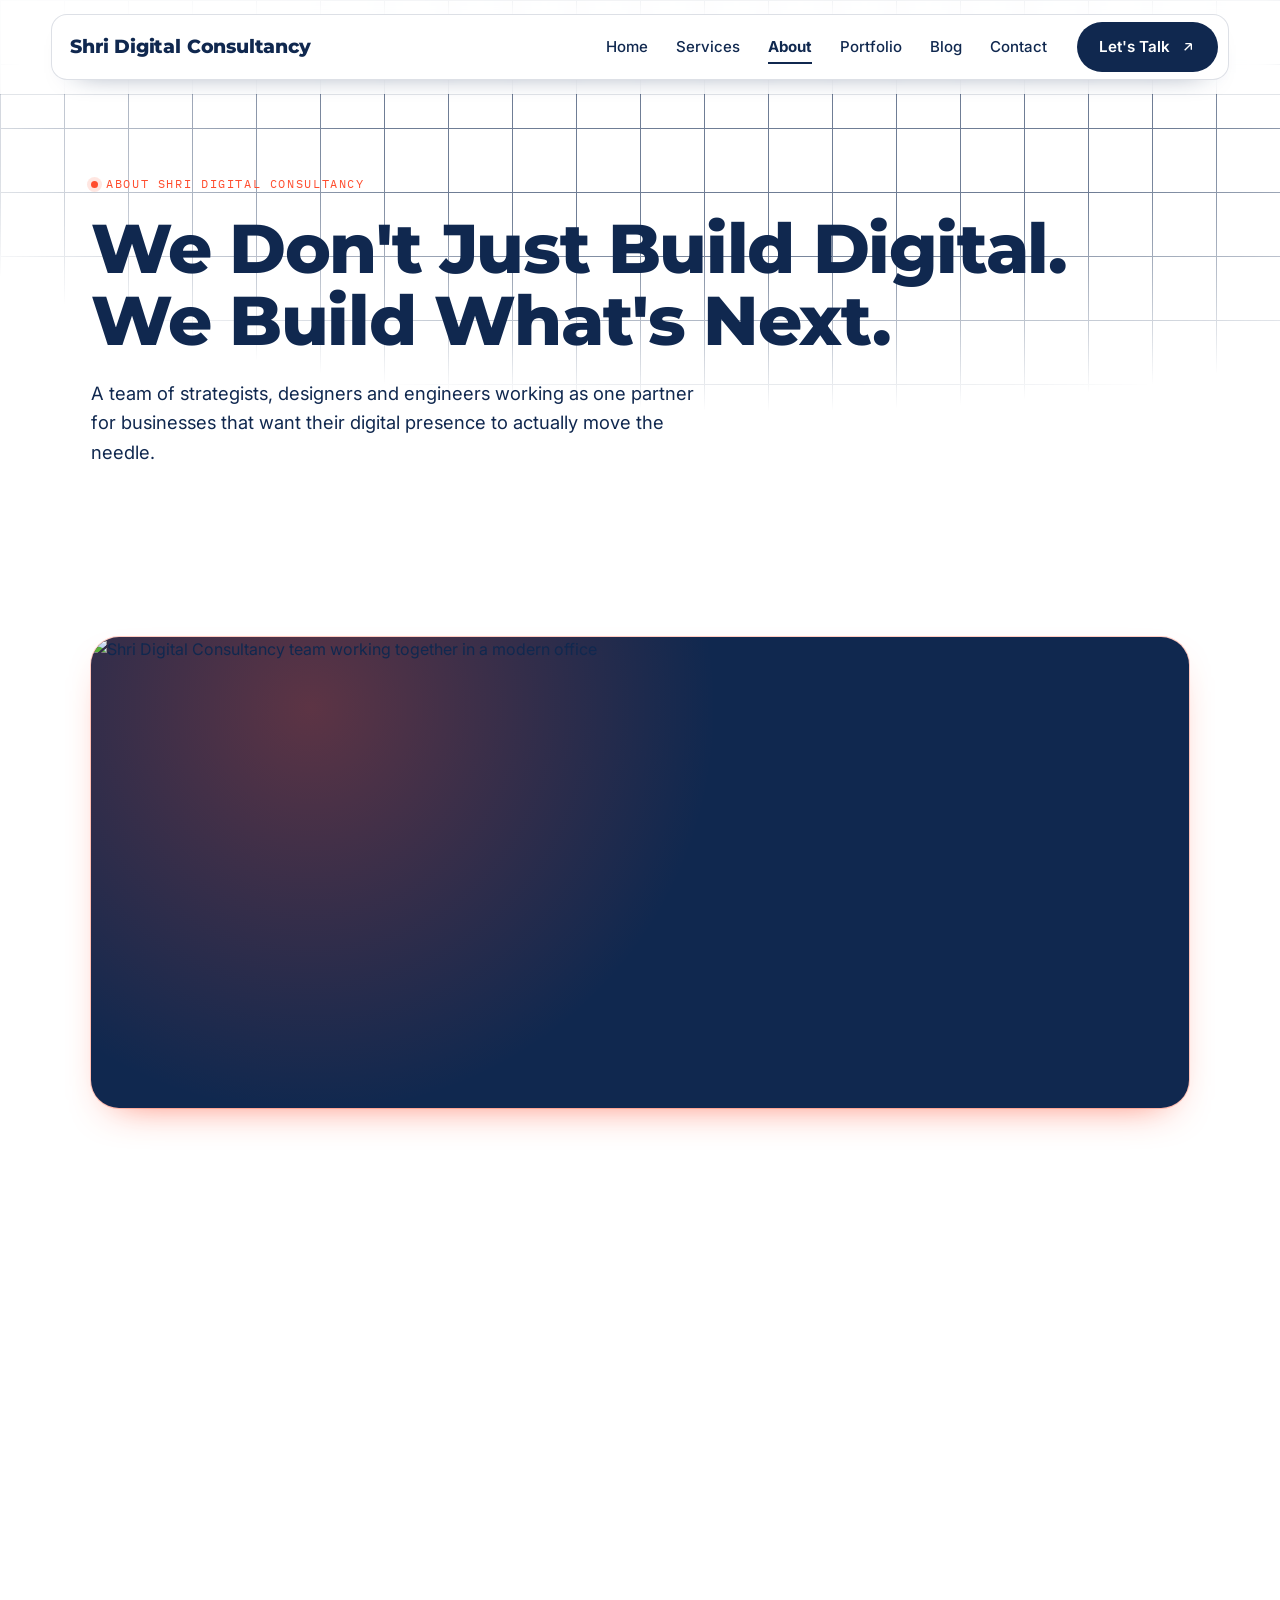
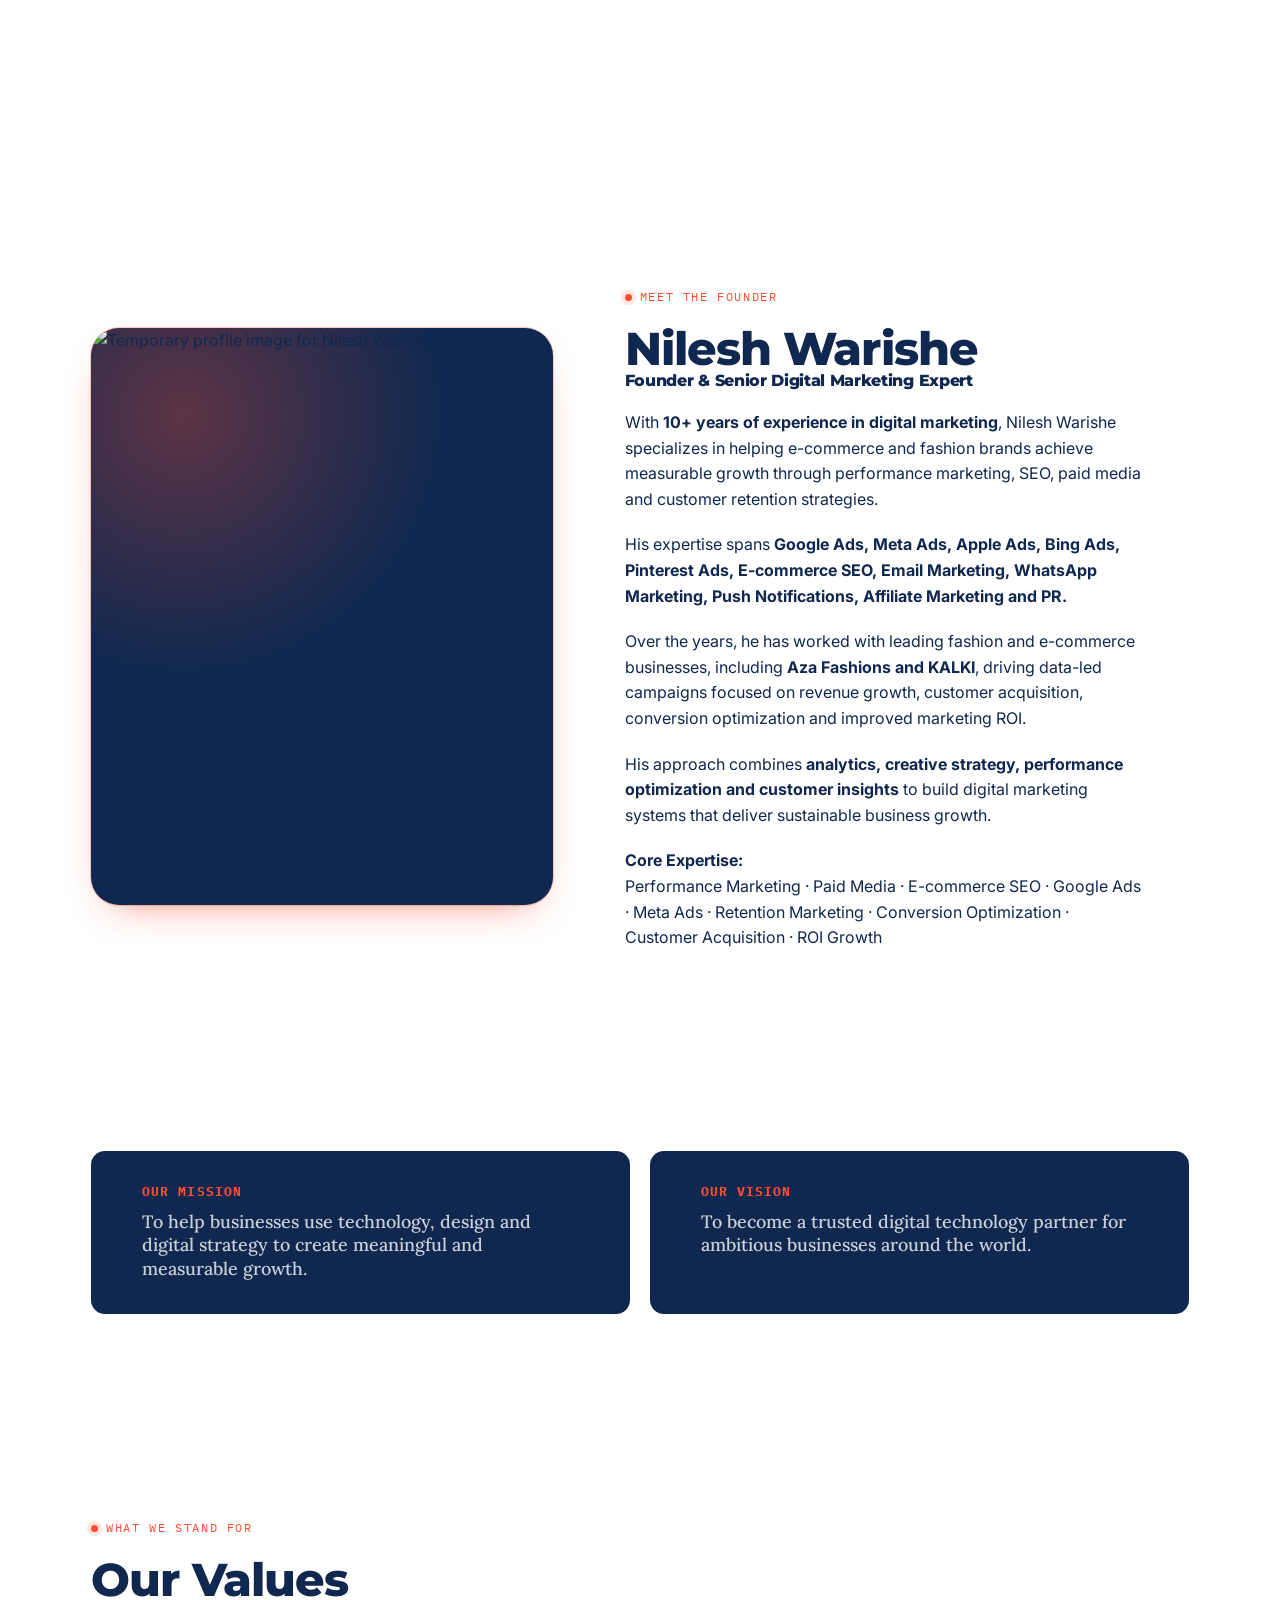
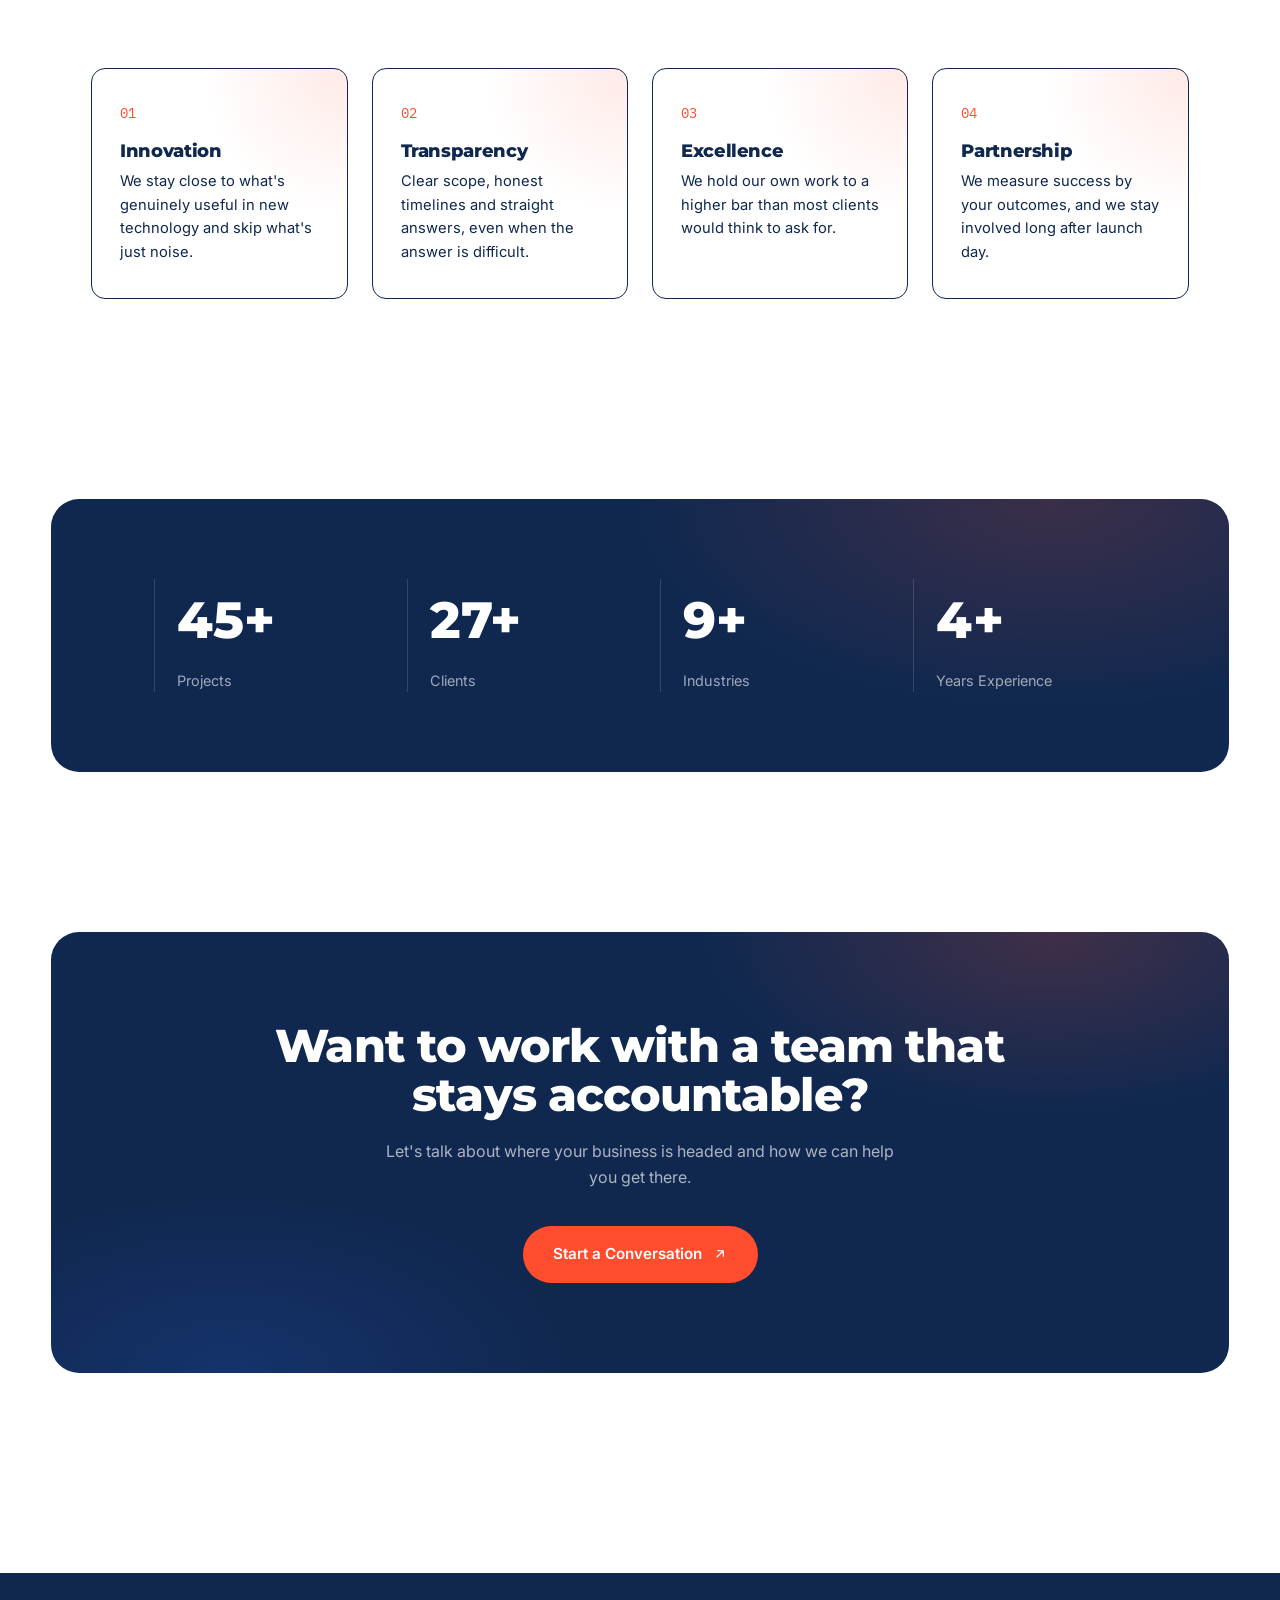
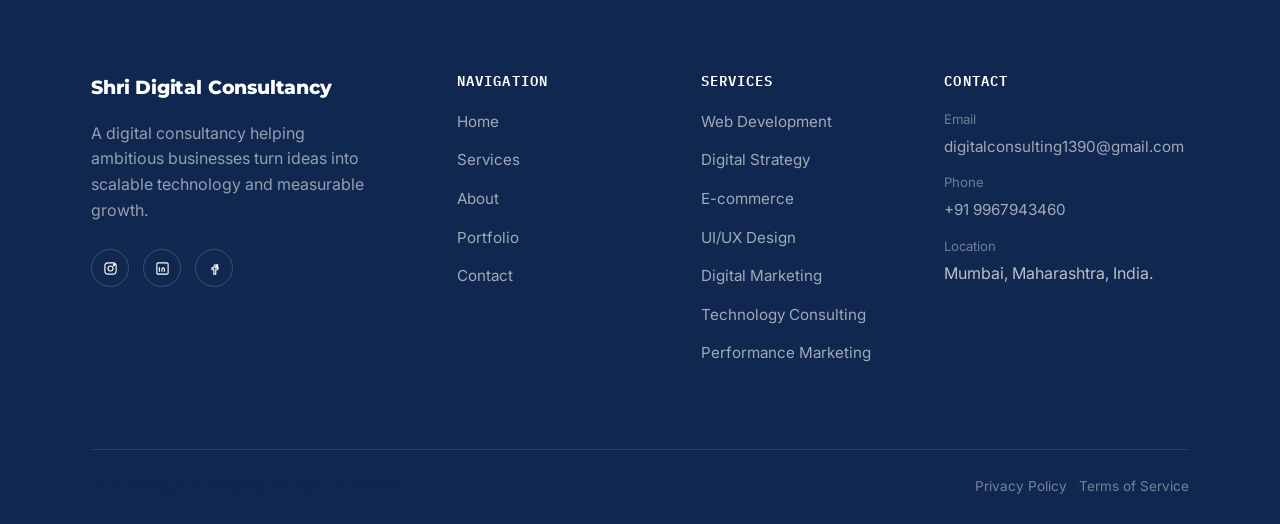
==== about.html @ 4cebaf09 "Update LinkedIn link in about.html" ====
<!DOCTYPE html>
<html lang="en">
<head>
<meta charset="UTF-8">
<meta name="viewport" content="width=device-width, initial-scale=1.0">
<title>About Us  Shri Digital Consultancy Digital Consultancy</title>
<meta name="description" content="Learn about Shri Digital Consultancy  our story, mission, vision, values and the team behind our digital consultancy work.">
<meta property="og:title" content="About Us  Shri Digital Consultancy Digital Consultancy">
<meta property="og:description" content="We don't just build digital. We build what's next.">
<meta property="og:type" content="website">
<link rel="preconnect" href="https://fonts.googleapis.com">
<link rel="preconnect" href="https://fonts.gstatic.com" crossorigin>
<link href="https://fonts.googleapis.com/css2?family=IBM+Plex+Mono:wght@500;600&family=Inter:wght@400;500;600;700&family=Lora:ital,wght@0,500;0,600;1,500;1,600&family=Montserrat:wght@500;600;700;800&display=swap" rel="stylesheet">
<link rel="stylesheet" href="style.css">
<script src="script.js" defer></script>
</head>
<body>

<header class="site-header">
  <div class="container header-inner">
    <a href="index.html" class="logo">Shri Digital Consultancy</a>
    <nav class="nav-desktop" aria-label="Primary">
      <ul class="nav-links">
        <li><a href="index.html">Home</a></li>
        <li><a href="services.html">Services</a><div class="services-menu"><a href="services.html#digital-strategy">Digital Strategy</a><a href="services.html#web-development">Web Development</a><a href="services.html#ecommerce-development">E-commerce Development</a><a href="services.html#ui-ux-design">UI/UX Design</a><a href="services.html#digital-marketing">Digital Marketing</a><a href="services.html#technology-consulting">Technology Consulting</a><a href="services.html#performance-marketing">Performance Marketing</a></div></li>
        <li><a href="about.html">About</a></li>
        <li><a href="portfolio.html">Portfolio</a></li>
        <li><a href="blog.html">Blog</a></li>
        <li><a href="contact.html">Contact</a></li>
      </ul>
      <div class="nav-cta">
        <a href="contact.html" class="btn btn-primary">Let's Talk
          <svg viewBox="0 0 24 24" fill="none" stroke="currentColor" stroke-width="2"><path d="M7 17L17 7M17 7H8M17 7v9"/></svg>
        </a>
      </div>
    </nav>
    <button class="hamburger" aria-label="Toggle menu" aria-expanded="false"><span></span><span></span><span></span></button>
  </div>
</header>

<nav class="mobile-nav" aria-label="Mobile">
  <a href="index.html"><span>01</span>Home</a>
  <a href="services.html"><span>02</span>Services</a>
  <a class="mobile-service-link" href="services.html#digital-strategy">Digital Strategy</a><a class="mobile-service-link" href="services.html#web-development">Web Development</a><a class="mobile-service-link" href="services.html#ecommerce-development">E-commerce Development</a><a class="mobile-service-link" href="services.html#ui-ux-design">UI/UX Design</a><a class="mobile-service-link" href="services.html#digital-marketing">Digital Marketing</a><a class="mobile-service-link" href="services.html#technology-consulting">Technology Consulting</a><a class="mobile-service-link" href="services.html#performance-marketing">Performance Marketing</a>
  <a href="about.html"><span>03</span>About</a>
  <a href="portfolio.html"><span>04</span>Portfolio</a>
  <a href="blog.html"><span>05</span>Blog</a>
  <a href="contact.html"><span>06</span>Contact</a>
  <a href="contact.html" class="btn btn-accent">Let's Talk</a>
</nav>

<main id="main">

  <section class="hero hero-simple">
    <div class="hero-grid-bg" aria-hidden="true"></div>
    <div class="container">
      <div class="eyebrow">About Shri Digital Consultancy</div>
      <h1>We Don't Just Build Digital.<br>We Build What's Next.</h1>
      <p class="lede">A team of strategists, designers and engineers working as one partner  for businesses that want their digital presence to actually move the needle.</p>
    </div>
  </section>

  <section class="section-tight">
    <div class="container">
      <div class="intro-media reveal" style="aspect-ratio:21/9;">
        <img src="https://images.unsplash.com/photo-1600880292203-757bb62b4baf?auto=format&fit=crop&w=1600&q=80" alt="Shri Digital Consultancy team working together in a modern office" loading="lazy">
      </div>
    </div>
  </section>

  <!-- ============ OUR STORY ============ -->
  <section class="section">
    <div class="container story-split">
      <div class="story-col reveal">
        <h4>Our Story</h4>
        <h2>Started by people tired of disconnected agencies.</h2>
      </div>
      <div class="story-col reveal">
        <p>Shri Digital Consultancy was founded on a simple observation: most businesses were being handed off between a strategy firm, a design studio, a development shop and a marketing agency  each with their own priorities, timelines and definitions of success.</p>
        <p>We built Shri Digital Consultancy to close those gaps. One team, one roadmap, one measure of success: whether the work actually moves the business forward.</p>
        <p>Today we work with founders, operators and marketing leaders who need a partner that can move from a whiteboard conversation to a shipped product without losing context along the way  and who stays accountable to the numbers after launch, not just the deadline.</p>
      </div>
    </div>
  </section>

  <!-- ============ LEAD EXPERT ============ -->
  <section class="section">
    <div class="container intro-split">
      <div class="intro-media reveal reveal-from-left">
        <!-- Replace this temporary image with Nilesh's profile photo. -->
        <img src="https://images.unsplash.com/photo-1560250097-0b93528c311a?auto=format&fit=crop&w=900&q=80" alt="Temporary profile image for Nilesh Warishe" loading="lazy">
      </div>
      <div class="intro-content reveal reveal-from-right">
        <div class="eyebrow">MEET THE FOUNDER</div>
        <h2>Nilesh Warishe</h2>
        <h4>Founder &amp; Senior Digital Marketing Expert</h4>
        <p>With <strong>10+ years of experience in digital marketing</strong>, Nilesh Warishe specializes in helping e-commerce and fashion brands achieve measurable growth through performance marketing, SEO, paid media and customer retention strategies.</p>
        <p>His expertise spans <strong>Google Ads, Meta Ads, Apple Ads, Bing Ads, Pinterest Ads, E-commerce SEO, Email Marketing, WhatsApp Marketing, Push Notifications, Affiliate Marketing and PR.</strong></p>
        <p>Over the years, he has worked with leading fashion and e-commerce businesses, including <strong>Aza Fashions and KALKI</strong>, driving data-led campaigns focused on revenue growth, customer acquisition, conversion optimization and improved marketing ROI.</p>
        <p>His approach combines <strong>analytics, creative strategy, performance optimization and customer insights</strong> to build digital marketing systems that deliver sustainable business growth.</p>
        <p><strong>Core Expertise:</strong><br>Performance Marketing · Paid Media · E-commerce SEO · Google Ads · Meta Ads · Retention Marketing · Conversion Optimization · Customer Acquisition · ROI Growth</p>
      </div>
    </div>
  </section>

  <!-- ============ MISSION / VISION ============ -->
  <section class="section-tight">
    <div class="container mv-grid">
      <div class="mv-block mission reveal reveal-from-left">
        <h4>Our Mission</h4>
        <p>To help businesses use technology, design and digital strategy to create meaningful and measurable growth.</p>
      </div>
      <div class="mv-block vision reveal reveal-from-right">
        <h4>Our Vision</h4>
        <p>To become a trusted digital technology partner for ambitious businesses around the world.</p>
      </div>
    </div>
  </section>

  <!-- ============ VALUES ============ -->
  <section class="section">
    <div class="container">
      <div class="section-head reveal">
        <div>
          <div class="eyebrow">What We Stand For</div>
          <h2>Our Values</h2>
        </div>
      </div>
      <div class="values-grid reveal-stagger">
        <div class="value-card">
          <span class="idx">01</span>
          <h3>Innovation</h3>
          <p>We stay close to what's genuinely useful in new technology  and skip what's just noise.</p>
        </div>
        <div class="value-card">
          <span class="idx">02</span>
          <h3>Transparency</h3>
          <p>Clear scope, honest timelines and straight answers, even when the answer is difficult.</p>
        </div>
        <div class="value-card">
          <span class="idx">03</span>
          <h3>Excellence</h3>
          <p>We hold our own work to a higher bar than most clients would think to ask for.</p>
        </div>
        <div class="value-card">
          <span class="idx">04</span>
          <h3>Partnership</h3>
          <p>We measure success by your outcomes, and we stay involved long after launch day.</p>
        </div>
      </div>
    </div>
  </section>

  <!-- ============ ABOUT STATISTICS ============ -->
  <section class="section-tight">
    <div class="stats-section reveal">
      <div class="container">
        <div class="stats-grid">
          <div class="stat-item">
            <div class="stat-number"><span data-counter="50" data-suffix="+">0</span></div>
            <p class="stat-label">Projects</p>
          </div>
          <div class="stat-item">
            <div class="stat-number"><span data-counter="30" data-suffix="+">0</span></div>
            <p class="stat-label">Clients</p>
          </div>
          <div class="stat-item">
            <div class="stat-number"><span data-counter="10" data-suffix="+">0</span></div>
            <p class="stat-label">Industries</p>
          </div>
          <div class="stat-item">
            <div class="stat-number"><span data-counter="5" data-suffix="+">0</span></div>
            <p class="stat-label">Years Experience</p>
          </div>
        </div>
      </div>
    </div>
  </section>

  <section class="section-tight">
    <div class="cta-banner reveal">
      <div class="container">
        <h2>Want to work with a team that stays accountable?</h2>
        <p>Let's talk about where your business is headed and how we can help you get there.</p>
        <a href="contact.html" class="btn btn-accent">Start a Conversation
          <svg viewBox="0 0 24 24" fill="none" stroke="currentColor" stroke-width="2"><path d="M7 17L17 7M17 7H8M17 7v9"/></svg>
        </a>
      </div>
    </div>
  </section>

</main>

<footer class="site-footer">
  <div class="container">
    <div class="footer-top">
      <div class="footer-brand">
        <a href="index.html" class="logo">Shri Digital Consultancy</a>
        <p>A digital consultancy helping ambitious businesses turn ideas into scalable technology and measurable growth.</p>
        <div class="footer-social">
          <a href="#" aria-label="Instagram"><svg viewBox="0 0 24 24" fill="none" stroke="currentColor" stroke-width="1.8"><rect x="3" y="3" width="18" height="18" rx="5"/><circle cx="12" cy="12" r="4"/><circle cx="17.5" cy="6.5" r="1"/></svg></a>
          <a href="https://www.linkedin.com/in/nilesh-warishe-a47a0327/" aria-label="LinkedIn"><svg viewBox="0 0 24 24" fill="none" stroke="currentColor" stroke-width="1.8"><rect x="3" y="3" width="18" height="18" rx="2"/><path d="M7 10v7M7 7v.01M11 17v-4a2 2 0 014 0v4M11 13v4"/></svg></a>
          <a href="#" aria-label="Facebook"><svg viewBox="0 0 24 24" fill="none" stroke="currentColor" stroke-width="1.8"><path d="M14 9h3V6h-3a3 3 0 00-3 3v2H8v3h3v7h3v-7h3l1-3h-4V9a1 1 0 011-1z"/></svg></a>
        </div>
      </div>
      <div class="footer-col">
        <h4>Navigation</h4>
        <ul>
          <li><a href="index.html">Home</a></li>
          <li><a href="services.html">Services</a></li>
          <li><a href="about.html">About</a></li>
          <li><a href="portfolio.html">Portfolio</a></li>
          <li><a href="contact.html">Contact</a></li>
        </ul>
      </div>
      <div class="footer-col">
        <h4>Services</h4>
        <ul>
          <li><a href="services.html">Web Development</a></li>
          <li><a href="services.html">Digital Strategy</a></li>
          <li><a href="services.html">E-commerce</a></li>
          <li><a href="services.html">UI/UX Design</a></li>
          <li><a href="services.html">Digital Marketing</a></li>
          <li><a href="services.html">Technology Consulting</a></li>
          <li><a href="services.html#performance-marketing">Performance Marketing</a></li>
        </ul>
      </div>
      <div class="footer-col">
        <h4>Contact</h4>
        <p class="muted-line">Email</p>
        <ul><li><a href="mailto:digitalconsulting1390@gmail.com">digitalconsulting1390@gmail.com</a></li></ul>
        <p class="muted-line">Phone</p>
        <ul><li><a href="tel:+91XXXXXXXXXX">+91 9967943460</a></li></ul>
        <p class="muted-line">Location</p>
        <ul><li>Mumbai, Maharashtra, India.</li></ul>
      </div>
    </div>
    <div class="footer-bottom">
      <p>© 2026 Digital Consultancy. All Rights Reserved.</p>
      <p><a href="contact.html">Privacy Policy</a> · <a href="contact.html">Terms of Service</a></p>
    </div>
  </div>
</footer>

<button class="back-to-top" aria-label="Back to top">
  <svg viewBox="0 0 24 24" fill="none" stroke="currentColor" stroke-width="2"><path d="M12 19V5M5 12l7-7 7 7"/></svg>
</button>

</body>
</html>
---- style.css ----
/* =========================================================
   Shri Digital Consultancy  Digital Consultancy
   Design tokens
========================================================= */
:root{
  --primary:#10284f;
  --charcoal:#10284f;
  --charcoal-soft:#10284f;
  --secondary:#ffffff;
  --bg-soft:#ffffff;
  --accent:#ff4d2e;
  --accent-dim:#c93d23;
  --accent-blue:#10284f;
  --hover:#ff4d2e;
  --hover-blue:#10284f;
  --text:#10284f;
  --muted:#10284f;
  --muted-light:#10284f;
  --border:#10284f;
  --border-dark:#10284f;

  --font-display:'Montserrat', 'Inter', sans-serif;
  --font-body:'Inter', sans-serif;
  --font-editorial:'Lora', Georgia, serif;
  --font-mono:'IBM Plex Mono', ui-monospace, monospace;

  --container:100%;
  --gutter:clamp(20px, 4vw, 64px);

  --radius-s:8px;
  --radius-m:14px;
  --radius-l:28px;

  --ease:cubic-bezier(.16,.84,.44,1);
  --dur-fast:.25s;
  --dur:.5s;
  --dur-slow:.9s;
}

/* =========================================================
   Reset
========================================================= */
*,*::before,*::after{box-sizing:border-box;margin:0;padding:0;}
html{scroll-behavior:smooth;}
@media (prefers-reduced-motion:reduce){
  html{scroll-behavior:auto;}
  *,*::before,*::after{animation-duration:.001ms !important;animation-iteration-count:1 !important;transition-duration:.001ms !important;}
}
body{
  font-family:var(--font-body);
  color:var(--text);
  background:var(--secondary);
  line-height:1.6;
  -webkit-font-smoothing:antialiased;
  overflow-x:hidden;
}
body.page-loading{overflow:hidden;}
body.page-loading main,body.page-loading .site-footer{opacity:0;transform:translateY(18px);}
body.page-ready main,body.page-ready .site-footer{opacity:1;transform:translateY(0);transition:opacity .8s .15s var(--ease),transform .8s .15s var(--ease);}
body.page-leaving main,body.page-leaving .site-footer{opacity:0;transform:scale(.985);transition:opacity .35s var(--ease),transform .35s var(--ease);}
img{max-width:100%;display:block;}
a{color:inherit;text-decoration:none;}
ul{list-style:none;}
button,input,textarea,select{font:inherit;color:inherit;}
button{cursor:pointer;background:none;border:none;}
h1,h2,h3,h4{font-family:var(--font-display);font-weight:800;letter-spacing:-0.02em;line-height:1.05;color:var(--primary);}
:focus-visible{outline:2px solid var(--accent);outline-offset:3px;}

/* =========================================================
   Site-wide page motion
========================================================= */
.page-loader{
  position:fixed;inset:0;z-index:3000;
  display:flex;align-items:center;justify-content:center;
  background:var(--primary);color:#fff;
  transition:opacity .65s var(--ease),visibility .65s;
}
.page-loader.is-hidden{opacity:0;visibility:hidden;pointer-events:none;}
.loader-inner{width:min(320px,calc(100% - 48px));text-align:center;}
.loader-logo{font-family:var(--font-display);font-weight:800;font-size:1.3rem;letter-spacing:-.01em;}
.loader-logo span{color:var(--accent);}
.loader-status{font-family:var(--font-mono);font-size:.68rem;letter-spacing:.14em;text-transform:uppercase;color:rgba(255,255,255,.5);margin-top:18px;}
.loader-line{height:2px;background:rgba(255,255,255,.16);margin-top:22px;overflow:hidden;}
.loader-line span{display:block;width:0;height:100%;background:var(--accent);animation:loaderProgress 1.2s var(--ease) forwards;}
@keyframes loaderProgress{to{width:100%;}}
.page-loader .logo-mark{display:inline-block;margin-right:9px;vertical-align:1px;}

.container{
  max-width:var(--container);
  margin:0 auto;
  padding:0 var(--gutter);
}

.eyebrow{
  font-family:var(--font-mono);
  font-size:.72rem;
  letter-spacing:.14em;
  text-transform:uppercase;
  color:var(--accent);
  display:inline-flex;
  align-items:center;
  gap:8px;
  margin-bottom:18px;
}
.eyebrow::before{
  content:'';
  width:7px;height:7px;border-radius:50%;
  background:var(--accent);
  box-shadow:0 0 0 4px rgba(255,77,46,.14);
}

.section{padding:120px 0;}
.section-tight{padding:80px 0;}
@media (max-width:768px){
  .section{padding:76px 0;}
  .section-tight{padding:56px 0;}
}

.section-head{
  display:flex;
  justify-content:space-between;
  align-items:flex-end;
  gap:40px;
  margin-bottom:64px;
}
.section-head .lede{max-width:460px;color:var(--muted);font-size:1.05rem;}
@media (max-width:820px){
  .section-head{flex-direction:column;align-items:flex-start;gap:18px;}
}

h1{font-size:clamp(2.6rem, 5.4vw, 4.6rem);}
h2{font-size:clamp(2rem, 3.6vw, 3rem);}
h3{font-size:1.4rem;}
p{color:var(--muted);}

.text-white{color:var(--secondary) !important;}

/* Buttons */
.btn{
  display:inline-flex;
  align-items:center;
  gap:10px;
  padding:16px 30px;
  border-radius:100px;
  font-weight:600;
  font-size:.95rem;
  transition:transform var(--dur-fast) var(--ease), background var(--dur-fast), color var(--dur-fast), box-shadow var(--dur-fast);
  white-space:nowrap;
  width:auto;
}
.btn svg{width:16px;height:16px;transition:transform var(--dur-fast) var(--ease);flex-shrink:0;}
.btn:hover svg{transform:translate(3px,-3px);}
.btn-primary{
  background:var(--primary);
  color:var(--secondary);
}
.btn-primary:hover{background:var(--accent);box-shadow:0 10px 30px -8px rgba(255,77,46,.55);transform:translateY(-2px);}
.btn-accent{
  background:var(--accent);
  color:#fff;
}
.btn-accent:hover{background:var(--accent-dim);transform:translateY(-2px);box-shadow:0 10px 30px -8px rgba(255,77,46,.55);}
.btn-outline{
  background:transparent;
  color:var(--primary);
  border:1px solid var(--border-dark);
}
.btn-outline:hover{background:var(--hover);border-color:var(--hover);color:#fff;transform:translateY(-2px);}
.btn-outline.on-dark{color:#fff;border-color:rgba(255,255,255,.28);}
.btn-outline.on-dark:hover{background:var(--hover-blue);border-color:var(--hover-blue);color:#fff;}
.btn-block{width:100%;justify-content:center;}
.form-honeypot{position:absolute;left:-9999px;width:1px;height:1px;opacity:0;}
.form-status{margin-bottom:18px;color:var(--primary);font-family:var(--font-mono);font-size:.75rem;line-height:1.5;}

/* =========================================================
   Header
========================================================= */
.site-header{
  position:fixed;
  top:0;left:0;right:0;
  z-index:1000;
  padding:14px var(--gutter);
  transition:padding var(--dur-fast) var(--ease), background var(--dur-fast) var(--ease), box-shadow var(--dur-fast) var(--ease), border-color var(--dur-fast);
  border-bottom:1px solid rgba(16,40,79,.12);
}
.site-header::before{content:'';position:absolute;inset:0;background:rgba(255,255,255,.82);backdrop-filter:blur(14px) saturate(140%);-webkit-backdrop-filter:blur(14px) saturate(140%);z-index:-1;}
.site-header.is-scrolled{
  padding:10px var(--gutter);
  border-bottom-color:var(--border);
  box-shadow:0 10px 30px -20px rgba(0,0,0,.25);
}
.header-inner{
  display:flex;
  align-items:center;
  justify-content:space-between;
  gap:28px;
  min-height:58px;
  padding:7px 10px 7px 18px;
  border:1px solid rgba(16,40,79,.14);
  border-radius:16px;
  background:rgba(255,255,255,.92);
  box-shadow:0 12px 30px -26px var(--primary);
}
.logo{
  font-family:var(--font-display);
  font-weight:800;
  font-size:1.18rem;
  letter-spacing:-0.01em;
  display:flex;
  align-items:center;
  gap:9px;
}
.logo .dot{color:var(--accent);}
.logo-mark{
  width:11px;height:11px;
  border-radius:3px;
  background:var(--accent);
  transform:rotate(45deg);
  flex-shrink:0;
}

.nav-desktop{
  display:flex;
  align-items:center;
  gap:30px;
}
.nav-links{display:flex;gap:28px;align-items:center;}
.nav-links > li{position:relative;}
.services-menu{position:absolute;top:calc(100% + 18px);left:-18px;min-width:230px;padding:10px;background:#fff;border:1px solid var(--border);box-shadow:0 18px 35px -25px var(--primary);opacity:0;visibility:hidden;transform:translateY(8px);transition:opacity var(--dur-fast),visibility var(--dur-fast),transform var(--dur-fast);z-index:20;}
.nav-links > li:hover .services-menu,.nav-links > li:focus-within .services-menu{opacity:1;visibility:visible;transform:translateY(0);}
.services-menu a{display:block;padding:10px 12px;color:var(--primary);font-size:.84rem;white-space:nowrap;}
.services-menu a:hover{background:var(--bg-soft);color:var(--accent);}
.nav-links a{
  position:relative;
  font-size:.94rem;
  font-weight:500;
  color:var(--text);
  padding:4px 0;
  transition:color var(--dur-fast);
}
.nav-links a::after{
  content:'';
  position:absolute;left:0;bottom:-4px;
  width:0;height:2px;
  background:var(--accent);
  transition:width var(--dur-fast) var(--ease);
}
.nav-links a:hover{color:var(--accent);}
.nav-links a:hover::after{width:100%;}
.nav-links a.active{color:var(--primary);font-weight:700;}
.nav-links a.active::after{width:100%;background:var(--primary);}

.nav-cta{display:flex;align-items:center;gap:18px;}
.nav-cta .btn,.mobile-nav .btn,.cta-banner .btn{width:auto;max-width:max-content;}
.nav-cta .btn{padding:13px 22px;}

.hamburger{
  display:none;
  flex-direction:column;
  gap:5px;
  width:34px;height:34px;
  align-items:center;
  justify-content:center;
  z-index:1200;
}
.hamburger span{
  width:22px;height:2px;
  background:var(--primary);
  transition:transform var(--dur-fast) var(--ease), opacity var(--dur-fast);
}
.hamburger.is-open span:nth-child(1){transform:translateY(7px) rotate(45deg);}
.hamburger.is-open span:nth-child(2){opacity:0;}
.hamburger.is-open span:nth-child(3){transform:translateY(-7px) rotate(-45deg);}

/* =========================================================
   Homepage slideshow
========================================================= */
.home-video-hero{
  position:relative;
  min-height:min(760px,92vh);
  margin-top:92px;
  overflow:hidden;
  background:var(--primary);
  color:#fff;
}
.marketing-canvas{position:absolute;inset:0;width:100%;height:100%;background:linear-gradient(125deg,#07162f 0%,#102f66 48%,#061225 100%);}
.video-tint{position:absolute;inset:0;background:radial-gradient(circle at 52% 48%,rgba(38,120,255,.16),transparent 38%),linear-gradient(110deg,rgba(4,12,28,.78) 0%,rgba(5,18,45,.28) 52%,rgba(3,10,25,.62) 100%);pointer-events:none;}
.video-content{position:relative;z-index:1;height:100%;min-height:inherit;display:flex;flex-direction:column;align-items:center;justify-content:center;text-align:center;padding-top:54px;padding-bottom:70px;}
.video-kicker{font-family:var(--font-mono);font-size:.72rem;letter-spacing:.14em;text-transform:uppercase;color:var(--accent);animation:videoReveal .8s .25s both var(--ease);}
.video-content h1{font-size:clamp(3.2rem,8vw,7.6rem);line-height:.9;letter-spacing:-.05em;color:#fff;max-width:850px;margin-top:22px;text-shadow:0 0 38px rgba(76,165,255,.45);}
.hero-word{display:block;white-space:nowrap;}
.hero-letter{display:inline-block;opacity:0;filter:blur(7px);transform:translate(var(--letter-x),var(--letter-y)) scale(var(--letter-scale)) rotate(var(--letter-rotation));animation:heroLetterJoin .82s var(--letter-delay) both var(--ease);}
.hero-letter.is-assembled{opacity:1;filter:blur(0);transform:none;animation:none;}
@keyframes heroLetterJoin{0%{opacity:0;filter:blur(7px);}65%{opacity:1;}100%{opacity:1;filter:blur(0);transform:translate(0,0) scale(1) rotate(0);}}
.video-content h1 em{color:#fff;font-style:normal;}
.video-bottomline{display:flex;align-items:center;justify-content:center;gap:30px;max-width:850px;margin-top:42px;animation:videoReveal .8s .58s both var(--ease);}
.video-bottomline p{max-width:390px;color:rgba(255,255,255,.72);font-size:1rem;}
.video-scroll-link{display:inline-flex;align-items:center;gap:12px;color:#fff;font-weight:700;border-bottom:1px solid rgba(255,255,255,.5);padding-bottom:7px;white-space:nowrap;transition:color var(--dur-fast),border-color var(--dur-fast),transform var(--dur-fast) var(--ease);}
.video-scroll-link span{display:inline-flex;align-items:center;justify-content:center;width:28px;height:28px;border:1px solid var(--accent);border-radius:50%;color:var(--accent);transition:transform var(--dur-fast) var(--ease);}
.video-scroll-link:hover{color:var(--accent);border-color:var(--accent);transform:translateY(-3px);}
.video-scroll-link:hover span{transform:translateY(4px);}
.video-scroll-mark{position:absolute;z-index:1;right:var(--gutter);bottom:42px;width:1px;height:72px;background:rgba(255,255,255,.35);overflow:hidden;}
.video-scroll-mark span{display:block;width:100%;height:30px;background:var(--accent);animation:scrollMark 2s ease-in-out infinite;}
@keyframes videoReveal{from{opacity:0;transform:translateY(28px);}to{opacity:1;transform:translateY(0);}}
@keyframes scrollMark{0%{transform:translateY(-35px);}50%,100%{transform:translateY(72px);}}
@media (max-width:600px){
  .home-video-hero{min-height:680px;margin-top:78px;}
  .video-tint{background:linear-gradient(0deg,rgba(10,10,10,.9) 0%,rgba(10,10,10,.26) 100%);}
  .video-content{padding-bottom:105px;}
  .video-bottomline{align-items:center;flex-direction:column;gap:26px;margin-top:32px;}
  .video-scroll-mark{right:20px;bottom:28px;height:52px;}
}

/* =========================================================
   Shared device-safe layout rules
========================================================= */
@media (max-width:960px){
  .site-header{padding:10px 14px;}
  .header-inner{min-height:52px;padding:5px 10px 5px 14px;border-radius:13px;}
  .logo{font-size:clamp(1rem,3vw,1.3rem);}
  .mobile-nav{overflow-y:auto;justify-content:flex-start;padding:92px 24px 32px;}
  .mobile-nav a{font-size:clamp(1.5rem,5vw,2.2rem);padding:11px 0;}
  .mobile-service-link{font-size:.95rem !important;padding-top:6px !important;padding-bottom:6px !important;}
  .hero{padding:140px 0 76px;}
  .hero-simple{padding:140px 0 70px;}
  .section{padding:84px 0;}
  .section-tight{padding:58px 0;}
  .footer-top{gap:28px;}
}
@media (max-width:768px){
  .container{padding-left:20px;padding-right:20px;}
  h1{font-size:clamp(2.25rem,9vw,4rem);}
  h2{font-size:clamp(1.8rem,7vw,2.7rem);}
  .home-video-hero{margin-top:72px;min-height:520px;}
  .video-content{padding-left:20px;padding-right:20px;}
  .video-content h1{font-size:clamp(3rem,15vw,6rem);max-width:100%;}
  .hero-home{gap:26px;}
  .hero-visual{height:300px;}
  .float-card--a,.float-card--b{left:auto;right:auto;bottom:auto;top:auto;}
  .intro-split,.story-split{grid-template-columns:1fr;gap:36px;}
  .intro-media{aspect-ratio:16/10 !important;}
  .service-detail,.service-detail:nth-child(even){grid-template-columns:1fr;gap:28px;direction:ltr;}
  .service-detail-media{aspect-ratio:16/10;}
  .values-grid,.team-grid,.portfolio-grid{grid-template-columns:1fr 1fr;gap:16px;}
  .form-grid{grid-template-columns:1fr;}
  .form-group.full{grid-column:auto;}
  .cta-banner{margin:0 20px;padding:58px 24px;}
  .home-secondary-hero{display:none;}
}
@media (max-width:520px){
  .nav-cta{display:none;}
  .hero{padding-top:94px;padding-bottom:48px;}
  .hero-simple{padding-top:94px;padding-bottom:44px;}
  .home-video-hero{min-height:360px;}
  .video-content h1{font-size:clamp(2.8rem,16vw,4.8rem);line-height:.9;padding:0 2px;}
  .video-kicker{font-size:.62rem;}
  .video-bottomline{max-width:100%;}
  .hero-copy .btn-row{flex-direction:column;align-items:stretch;}
  .hero-copy .btn{justify-content:center;}
  .values-grid,.team-grid,.portfolio-grid{grid-template-columns:1fr;}
  .mv-block{padding:26px 20px;}
  .mv-block p{font-size:1rem;}
  .blog-card{min-height:0;padding:22px;}
  .blog-editor{padding:20px;}
  .admin-post-item .btn{padding:8px 10px;}
  .footer-top{grid-template-columns:1fr;}
  .back-to-top{right:16px;bottom:16px;}
  .mobile-nav{padding:78px 14px 24px;}
  .mobile-nav a{font-size:1.35rem;padding:10px 0;}
  .mobile-service-link{font-size:.72rem !important;padding:5px 0 5px 38px !important;}
  .mobile-nav .btn{font-size:.9rem;padding:12px 18px;margin-top:18px;}
  .section{padding:48px 0;}
  .section-tight{padding:36px 0;}
  .section-head{margin-bottom:28px;gap:12px;}
  .filter-row{gap:8px;margin-bottom:28px;padding-bottom:18px;}
  .filter-btn{padding:8px 14px;font-size:.76rem;}
  .portfolio-grid{gap:24px;}
  .portfolio-info{padding-top:12px;}
}
.home-slideshow{
  position:relative;
  min-height:clamp(520px, 62vw, 720px);
  background:var(--primary);
  color:#fff;
  overflow:hidden;
}
.slideshow-track,.slide{position:absolute;inset:0;}
.slide{opacity:0;visibility:hidden;transition:opacity 1s var(--ease), visibility 1s;}
.slide.is-active{opacity:1;visibility:visible;z-index:1;}
.slide img{width:100%;height:100%;object-fit:cover;transform:scale(1.08);transition:transform 7s var(--ease);}
.slide.is-active img{transform:scale(1);}
.slide-overlay{position:absolute;inset:0;background:linear-gradient(90deg,rgba(10,10,10,.85) 0%,rgba(10,10,10,.42) 48%,rgba(10,10,10,.15) 100%);}
.slide-content{position:relative;z-index:2;height:100%;display:flex;flex-direction:column;justify-content:center;align-items:flex-start;padding-top:36px;padding-bottom:112px;}
.slide-kicker{font-family:var(--font-mono);font-size:.75rem;letter-spacing:.12em;text-transform:uppercase;color:var(--accent);margin-bottom:18px;transform:translateY(18px);opacity:0;transition:opacity .7s .15s var(--ease), transform .7s .15s var(--ease);}
.slide-content h2{font-size:clamp(2.5rem, 6vw, 5.6rem);line-height:.98;max-width:760px;color:#fff;transform:translateY(24px);opacity:0;transition:opacity .8s .25s var(--ease), transform .8s .25s var(--ease);}
.slide-content > p:not(.slide-kicker){max-width:470px;color:rgba(255,255,255,.76);font-size:1.08rem;margin-top:24px;transform:translateY(20px);opacity:0;transition:opacity .7s .4s var(--ease), transform .7s .4s var(--ease);}
.slide-link{margin-top:30px;color:#fff;font-weight:700;border-bottom:1px solid rgba(255,255,255,.5);padding-bottom:5px;transform:translateY(18px);opacity:0;transition:opacity .7s .5s var(--ease), transform .7s .5s var(--ease), border-color var(--dur-fast);}
.slide-link span{color:var(--accent);margin-left:7px;}
.slide-link:hover{border-color:var(--accent);}
.slide.is-active .slide-kicker,.slide.is-active .slide-content h2,.slide.is-active .slide-content > p:not(.slide-kicker),.slide.is-active .slide-link{opacity:1;transform:translateY(0);}
.slideshow-controls{position:absolute;z-index:3;bottom:34px;left:0;right:0;display:flex;align-items:center;justify-content:space-between;}
.slideshow-progress{display:flex;gap:12px;align-items:center;}
.slide-dot{width:54px;height:3px;background:rgba(255,255,255,.3);position:relative;overflow:hidden;}
.slide-dot span{position:absolute;inset:0;transform:translateX(-100%);background:var(--accent);}
.slide-dot.is-active span{animation:slideProgress 6s linear forwards;}
@keyframes slideProgress{to{transform:translateX(0);}}
.slideshow-arrows{display:flex;gap:8px;}
.slide-arrow{width:42px;height:42px;border:1px solid rgba(255,255,255,.35);border-radius:50%;color:#fff;font-size:1.1rem;transition:background var(--dur-fast), border-color var(--dur-fast), transform var(--dur-fast) var(--ease);}
.slide-arrow:hover{background:var(--accent);border-color:var(--accent);transform:translateY(-3px);}
@media (max-width:600px){
  .home-slideshow{min-height:600px;margin-top:78px;}
  .slide-overlay{background:linear-gradient(0deg,rgba(10,10,10,.9) 0%,rgba(10,10,10,.34) 80%);}
  .slide-content{padding-bottom:126px;}
  .slideshow-controls{bottom:26px;}
  .slide-dot{width:36px;}
}

.mobile-nav{
  position:fixed;
  top:0;right:0;bottom:0;left:auto;
  width:min(86vw,360px);
  min-height:100dvh;
  max-width:360px;
  box-sizing:border-box;
  background:var(--primary);
  z-index:1100;
  border-left:1px solid rgba(255,255,255,.2);
  display:flex;
  flex-direction:column;
  justify-content:center;
  padding:0 32px;
  transform:translateX(100%);
  transition:transform .5s var(--ease);
}
.mobile-nav.is-open{transform:translateX(0);}
.mobile-nav-close{align-self:flex-end;color:#fff;font-size:1.7rem;line-height:1;width:32px;height:32px;margin:0 -6px 16px 0;}
.mobile-nav a{
  font-family:var(--font-display);
  font-size:2.2rem;
  font-weight:700;
  color:#fff;
  padding:14px 0;
  border-bottom:1px solid rgba(255,255,255,.1);
  display:flex;
  align-items:center;
  gap:16px;
}
.mobile-nav a span{font-family:var(--font-mono);font-size:.9rem;color:var(--accent);}
.mobile-service-link{font-family:var(--font-body) !important;font-size:1rem !important;padding:8px 0 8px 54px !important;border-bottom:0 !important;color:rgba(255,255,255,.72) !important;}
.mobile-nav .btn{margin-top:30px;}

@media (max-width:520px){
  .mobile-nav{width:min(78vw,300px);padding:0 22px;}
  .mobile-nav-close{font-size:1.4rem;width:28px;height:28px;margin-bottom:10px;}
  .mobile-nav a{font-size:1.35rem;padding:8px 0;gap:10px;}
  .mobile-nav a span{font-size:.72rem;}
  .mobile-service-link{font-size:.78rem !important;padding:5px 0 5px 34px !important;}
  .mobile-nav .btn{font-size:.8rem;padding:10px 16px;margin-top:18px;}
}

@media (max-width:960px){
  .nav-desktop{display:none;}
  .hamburger{display:flex;}
}
@media (min-width:961px){
  .mobile-nav{display:none;}
}

/* =========================================================
   Hero (shared look)
========================================================= */
.hero{
  position:relative;
  padding:190px 0 120px;
  overflow:hidden;
  background:var(--secondary);
}
.hero-grid-bg{
  position:absolute;inset:0;
  background-image:
    linear-gradient(var(--border) 1px, transparent 1px),
    linear-gradient(90deg, var(--border) 1px, transparent 1px);
  background-size:64px 64px;
  mask-image:radial-gradient(ellipse 80% 60% at 60% 20%, black 40%, transparent 90%);
  opacity:.6;
  z-index:0;
}
.hero .container{position:relative;z-index:1;}

.hero-home{display:grid;grid-template-columns:1.1fr .9fr;gap:40px;align-items:center;}
.hero-copy .btn-row{display:flex;gap:16px;margin-top:36px;flex-wrap:wrap;}
.hero-copy p.lede{font-size:1.15rem;max-width:520px;margin-top:22px;}

.hero-visual{position:relative;height:520px;}
#signal-canvas{
  position:absolute;inset:0;
  width:100%;height:100%;
  border-radius:var(--radius-l);
  background:linear-gradient(160deg,var(--primary),var(--charcoal) 60%, var(--accent) 130%);
}
.float-card{
  position:absolute;
  background:rgba(255,255,255,.92);
  backdrop-filter:blur(10px);
  border-radius:var(--radius-m);
  padding:16px 20px;
  box-shadow:0 24px 50px -20px rgba(0,0,0,.35);
  animation:float 6s ease-in-out infinite;
}
.float-card .num{font-family:var(--font-display);font-weight:800;font-size:1.6rem;color:var(--primary);}
.float-card .label{font-size:.72rem;color:var(--muted);text-transform:uppercase;letter-spacing:.08em;}
.float-card--a{top:8%;left:-6%;animation-delay:.2s;}
.float-card--b{bottom:10%;right:-4%;animation-delay:1.4s;}
@keyframes float{
  0%,100%{transform:translateY(0);}
  50%{transform:translateY(-14px);}
}

@media (max-width:960px){
  .hero-home{grid-template-columns:1fr;}
  .hero-visual{height:360px;order:-1;}
  .float-card{position:static;margin-top:14px;display:inline-block;animation:none;}
}

/* Blog and content manager */
.blog-hero h1 em{color:var(--accent);font-family:var(--font-editorial);font-style:italic;}
.blog-grid{display:grid;grid-template-columns:repeat(3,1fr);gap:22px;}
.blog-card{min-height:360px;border:1px solid var(--border);padding:28px;display:flex;flex-direction:column;background:var(--secondary);transition:transform var(--dur-fast) var(--ease),box-shadow var(--dur-fast);}
.blog-card:hover{transform:translateY(-6px);box-shadow:0 20px 40px -28px var(--primary);}
.blog-card-top{display:flex;justify-content:space-between;gap:14px;border-bottom:1px solid var(--border);padding-bottom:18px;font-family:var(--font-mono);font-size:.68rem;letter-spacing:.08em;text-transform:uppercase;color:var(--accent);}
.blog-card time{color:var(--primary);opacity:.65;}
.blog-card h2{font-size:1.75rem;margin-top:28px;}
.blog-card p{margin-top:18px;line-height:1.75;}
.blog-card .blog-excerpt{font-weight:600;color:var(--primary);}
.blog-article-body{margin-top:auto;padding-top:18px;}
.blog-article-body p{font-size:.92rem;}
.blog-admin-toolbar{display:flex;align-items:center;gap:12px;flex-wrap:wrap;margin-bottom:28px;}
#admin-status{font-family:var(--font-mono);font-size:.72rem;color:var(--accent);}
.blog-editor{border:1px solid var(--border);padding:28px;margin-bottom:38px;}
.blog-body-input{min-height:240px;}
.admin-post-list{display:grid;gap:10px;}
.admin-post-item{display:flex;align-items:center;gap:10px;border-bottom:1px solid var(--border);padding:18px 0;}
.admin-post-item > div{display:flex;flex-direction:column;gap:4px;margin-right:auto;}
.admin-post-item span{font-family:var(--font-mono);font-size:.7rem;color:var(--primary);opacity:.65;text-transform:uppercase;}
.admin-post-item .btn{padding:9px 14px;font-size:.76rem;}
.admin-post-item .btn:hover{color:var(--secondary);}
@media (max-width:820px){
  .blog-grid{grid-template-columns:1fr;}
  .admin-post-item{align-items:flex-start;flex-wrap:wrap;}
  .admin-post-item > div{width:100%;}
}

/* Neon atmosphere for image frames and content grids */
:is(.intro-media,.service-detail-media,.team-photo,.portfolio-media,.project-card){
  background:
    radial-gradient(circle at 20% 15%,rgba(255,77,46,.32),transparent 42%),
    var(--primary);
  box-shadow:0 0 0 1px rgba(255,77,46,.28),0 16px 42px -24px rgba(255,77,46,.9);
}
:is(.service-card,.value-card,.blog-card,.mv-block){
  background-image:radial-gradient(circle at 100% 0%,rgba(255,77,46,.12),transparent 42%);
}
:is(.intro-media,.service-detail-media,.team-photo,.portfolio-media,.project-card):hover{
  box-shadow:0 0 0 1px var(--accent),0 0 28px rgba(255,77,46,.38),0 18px 46px -24px rgba(16,40,79,.9);
}

/* Simple page hero (services/about/portfolio/contact) */
.hero-simple{padding:170px 0 90px;}
.hero-simple .tag-row{display:flex;gap:10px;flex-wrap:wrap;margin-top:26px;}
.tag-pill{
  font-family:var(--font-mono);
  font-size:.74rem;
  letter-spacing:.05em;
  border:1px solid var(--border);
  border-radius:100px;
  padding:8px 16px;
  color:var(--muted);
  transition:background var(--dur-fast),color var(--dur-fast),border-color var(--dur-fast),transform var(--dur-fast) var(--ease);
}
.tag-pill:hover,.tag-pill:focus-visible{background:var(--accent);border-color:var(--accent);color:#fff;transform:translateY(-2px);}
.hero-simple .lede{font-size:1.15rem;max-width:620px;margin-top:22px;}

/* =========================================================
   Marquee (trust logos)
========================================================= */
.marquee-wrap{
  border-top:1px solid var(--border);
  border-bottom:1px solid var(--border);
  padding:34px 0;
  overflow:hidden;
  background:var(--bg-soft);
}
.marquee-label{
  font-family:var(--font-mono);
  font-size:.75rem;
  letter-spacing:.1em;
  text-transform:uppercase;
  color:var(--muted);
  text-align:center;
  margin-bottom:26px;
}
.marquee-track{
  display:flex;
  width:max-content;
  gap:90px;
  animation:marquee 26s linear infinite;
}
.marquee-track span{
  font-family:var(--font-display);
  font-weight:700;
  font-size:1.5rem;
  color:var(--muted-light);
  white-space:nowrap;
}
@keyframes marquee{
  from{transform:translateX(0);}
  to{transform:translateX(-50%);}
}

/* =========================================================
   About intro (2 col, homepage)
========================================================= */
.intro-split{
  display:grid;
  grid-template-columns:.9fr 1.1fr;
  gap:72px;
  align-items:center;
}
.intro-media{position:relative;border-radius:var(--radius-l);overflow:hidden;aspect-ratio:4/5;}
.intro-media img{width:100%;height:100%;object-fit:cover;transition:transform .8s var(--ease);}
.intro-media:hover img{transform:scale(1.05);}
.intro-media .badge{
  position:absolute;bottom:20px;left:20px;
  background:rgba(10,10,10,.82);
  color:#fff;
  backdrop-filter:blur(8px);
  padding:14px 18px;
  border-radius:var(--radius-s);
  font-family:var(--font-mono);
  font-size:.78rem;
}
.intro-content p{margin-top:20px;max-width:520px;}
.link-arrow{
  display:inline-flex;align-items:center;gap:8px;
  margin-top:28px;font-weight:700;color:var(--primary);
  border-bottom:2px solid var(--accent);
  padding-bottom:4px;
}
.link-arrow svg{width:15px;height:15px;transition:transform var(--dur-fast) var(--ease);}
.link-arrow:hover svg{transform:translateX(5px);}

@media (max-width:860px){
  .intro-split{grid-template-columns:1fr;gap:36px;}
}

/* =========================================================
   Services  bento grid (home preview + services page)
========================================================= */
.bento{
  display:grid;
  grid-template-columns:repeat(3,1fr);
  gap:20px;
}
.service-card{
  display:block;
  color:inherit;
  text-decoration:none;
  grid-column:span 1;
  background:var(--bg-soft);
  border:1px solid var(--border);
  border-radius:var(--radius-l);
  padding:38px;
  position:relative;
  overflow:hidden;
  transition:transform var(--dur) var(--ease), box-shadow var(--dur) var(--ease), background var(--dur);
}
.service-card:hover{transform:translateY(-8px);background:#fff8f5;border-color:var(--hover);box-shadow:0 24px 50px -25px rgba(255,77,46,.4);}
.service-card:hover .service-title,
.service-card:hover p{color:var(--text);}
.service-card:hover .service-title{color:var(--hover);}
.service-card:hover .service-index{color:var(--hover);}
.service-card:hover .service-icon{background:var(--hover);border-color:var(--hover);color:#fff;transform:rotate(-6deg) scale(1.05);}
.service-card:hover .service-icon svg{stroke:#fff !important;}
.service-card:hover .arrow-btn{background:var(--hover-blue);border-color:var(--hover-blue);color:#fff;}

.service-top{display:flex;align-items:flex-start;justify-content:space-between;}
.service-index{font-family:var(--font-mono);font-size:.85rem;color:var(--muted-light);transition:color var(--dur);}
.service-icon{
  width:52px;height:52px;
  border-radius:var(--radius-s);
  background:#fff;border:1px solid var(--border);
  display:flex;align-items:center;justify-content:center;
  margin:20px 0 22px;
  transition:background var(--dur), color var(--dur), border-color var(--dur), transform var(--dur) var(--ease);
}
.service-icon svg{width:24px;height:24px;}
.service-title{font-size:1.3rem;margin-bottom:10px;transition:color var(--dur);}
.service-card p{font-size:.96rem;transition:color var(--dur);}
.arrow-btn{
  position:absolute;top:34px;right:34px;
  width:40px;height:40px;border-radius:50%;
  background:#fff;border:1px solid var(--border);
  display:flex;align-items:center;justify-content:center;
  transition:background var(--dur), color var(--dur), transform var(--dur) var(--ease);
}
.arrow-btn svg{width:16px;height:16px;}
.service-card:hover .arrow-btn{transform:rotate(45deg);}

@media (max-width:960px){
  .bento{grid-template-columns:1fr 1fr;}
  .service-card{grid-column:span 1;}
}
@media (max-width:620px){
  .bento{grid-template-columns:1fr;}
  .service-card{grid-column:span 1;}
}

/* =========================================================
   Statistics
========================================================= */
.stats-section{
  background:var(--primary);
  color:#fff;
  border-radius:var(--radius-l);
  margin:0 var(--gutter);
  padding:80px var(--gutter);
  position:relative;
  overflow:hidden;
}
.stats-section::before{
  content:'';
  position:absolute;inset:0;
  background:radial-gradient(600px 300px at 85% 0%, rgba(255,77,46,.18), transparent 70%);
}
.stats-grid{
  position:relative;
  display:grid;
  grid-template-columns:repeat(4,1fr);
  gap:40px;
}
.stat-item{border-left:1px solid rgba(255,255,255,.14);padding-left:22px;}
.stat-number{
  font-family:var(--font-display);
  font-weight:800;
  font-size:clamp(2.4rem,4vw,3.6rem);
  display:flex;
  color:#fff;
}
.stat-label{
  color:rgba(255,255,255,.6);
  font-size:.9rem;
  margin-top:8px;
}
@media (max-width:820px){
  .stats-grid{grid-template-columns:1fr 1fr;row-gap:32px;}
}
@media (max-width:480px){
  .stats-section{margin:0 12px;padding:52px 20px;}
  .stats-grid{grid-template-columns:1fr 1fr;}
}

/* =========================================================
   Featured projects (home)
========================================================= */
.project-grid{
  display:grid;
  grid-template-columns:repeat(3,1fr);
  gap:28px;
}
.project-card{
  border-radius:var(--radius-l);
  overflow:hidden;
  position:relative;
  background:var(--charcoal);
  aspect-ratio:3/4;
}
.project-card img{
  width:100%;height:100%;object-fit:cover;
  position:absolute;inset:0;
  transition:transform .8s var(--ease);
  opacity:.82;
}
.project-card:hover img{transform:scale(1.08);}
.project-overlay{
  position:absolute;inset:0;
  background:linear-gradient(0deg, rgba(0,0,0,.88) 0%, rgba(0,0,0,.15) 55%, transparent 100%);
  display:flex;flex-direction:column;justify-content:flex-end;
  padding:30px;
  color:#fff;
}
.project-cat{font-family:var(--font-mono);font-size:.72rem;letter-spacing:.08em;text-transform:uppercase;color:var(--accent);margin-bottom:8px;}
.project-overlay h3{color:#fff;margin-bottom:10px;}
.project-overlay p{color:rgba(255,255,255,.72);font-size:.92rem;margin-bottom:16px;}
.project-view{
  display:inline-flex;align-items:center;gap:8px;
  font-size:.85rem;font-weight:600;color:#fff;
  border-bottom:1px solid rgba(255,255,255,.4);
  padding-bottom:3px;width:fit-content;
  transition:border-color var(--dur-fast);
}
.project-view svg{width:13px;height:13px;}
.project-card:hover .project-view{border-color:var(--accent);color:var(--accent);}

@media (max-width:900px){
  .project-grid{grid-template-columns:1fr 1fr;}
}
@media (max-width:620px){
  .project-grid{grid-template-columns:1fr;}
}

/* =========================================================
   Why choose us
========================================================= */
.feature-list{border-top:1px solid var(--border);}
.feature-row{
  display:grid;
  grid-template-columns:100px 1fr 1.4fr;
  gap:30px;
  align-items:center;
  padding:36px 0;
  border-bottom:1px solid var(--border);
  transition:background var(--dur-fast);
}
.feature-row:hover{background:#fff8f5;box-shadow:inset 4px 0 var(--hover);padding-left:16px;}
.feature-row .idx{font-family:var(--font-mono);color:var(--accent);font-size:1rem;}
.feature-row h3{font-size:1.5rem;}
.feature-row p{max-width:520px;}
@media (max-width:760px){
  .feature-row{grid-template-columns:1fr;gap:8px;padding:26px 0;}
}

/* =========================================================
   CTA banner
========================================================= */
.cta-banner{
  background:var(--charcoal);
  color:#fff;
  border-radius:var(--radius-l);
  margin:0 var(--gutter);
  padding:90px var(--gutter);
  text-align:center;
  position:relative;
  overflow:hidden;
}
.cta-banner::after{
  content:'';
  position:absolute;inset:0;
  background:
    radial-gradient(500px 260px at 15% 100%, rgba(46,107,255,.16), transparent 70%),
    radial-gradient(500px 260px at 85% 0%, rgba(255,77,46,.2), transparent 70%);
}
.cta-banner .container{position:relative;z-index:1;}
.cta-banner h2{color:#fff;max-width:760px;margin:0 auto;}
.cta-banner p{color:rgba(255,255,255,.65);max-width:520px;margin:20px auto 0;}
.cta-banner .btn{margin-top:36px;}

/* =========================================================
   Footer
========================================================= */
.site-footer{
  background:var(--primary);
  color:rgba(255,255,255,.7);
  padding:100px 0 0;
  margin-top:120px;
}
.footer-top{
  display:grid;
  grid-template-columns:1.6fr 1fr 1fr 1.2fr;
  gap:40px;
  padding-bottom:70px;
  border-bottom:1px solid rgba(255,255,255,.1);
}
.footer-brand .logo{color:#fff;margin-bottom:18px;}
.footer-brand p{max-width:280px;color:rgba(255,255,255,.55);}
.footer-social{display:flex;gap:14px;margin-top:26px;}
.footer-social a{
  width:38px;height:38px;border-radius:50%;
  border:1px solid rgba(255,255,255,.18);
  display:flex;align-items:center;justify-content:center;
  transition:background var(--dur-fast), border-color var(--dur-fast);
}
.footer-social a:hover{background:var(--accent);border-color:var(--accent);}
.footer-social svg{width:15px;height:15px;color:#fff;}
.footer-col h4{
  color:#fff;font-size:.85rem;text-transform:uppercase;
  letter-spacing:.08em;margin-bottom:22px;font-family:var(--font-mono);font-weight:600;
}
.footer-col ul li{margin-bottom:13px;}
.footer-col a{color:rgba(255,255,255,.6);font-size:.95rem;transition:color var(--dur-fast);}
.footer-col a:hover{color:var(--accent);}
.footer-col .muted-line{color:rgba(255,255,255,.4);font-size:.82rem;margin-bottom:4px;}
.footer-bottom{
  display:flex;justify-content:space-between;align-items:center;
  padding:26px 0;
  flex-wrap:wrap;gap:14px;
  font-size:.85rem;color:rgba(255,255,255,.42);
}
.footer-bottom a{color:rgba(255,255,255,.42);}
.footer-bottom a:hover{color:#fff;}
@media (max-width:900px){
  .footer-top{grid-template-columns:1fr 1fr;}
}
@media (max-width:560px){
  .footer-top{grid-template-columns:1fr;}
}

/* =========================================================
   Back to top
========================================================= */
.back-to-top{
  position:fixed;
  right:26px;bottom:26px;
  width:48px;height:48px;
  border-radius:50%;
  background:var(--primary);
  color:#fff;
  display:flex;align-items:center;justify-content:center;
  opacity:0;visibility:hidden;
  transform:translateY(10px);
  transition:opacity var(--dur-fast), transform var(--dur-fast), visibility var(--dur-fast), background var(--dur-fast);
  z-index:900;
  box-shadow:0 10px 30px -10px rgba(0,0,0,.4);
}
.back-to-top.is-visible{opacity:1;visibility:visible;transform:translateY(0);}
.back-to-top:hover{background:var(--accent);}
.back-to-top svg{width:18px;height:18px;}

/* =========================================================
   Reveal on scroll
========================================================= */
.reveal{opacity:0;transform:translateY(var(--reveal-y,28px));transition:opacity .8s var(--ease), transform .8s var(--ease);}
.reveal.is-visible{opacity:1;transform:translateY(0);}
.reveal-from-left{transform:translateX(-70px);}
.reveal-from-right{transform:translateX(70px);}
.reveal-from-left.is-visible,.reveal-from-right.is-visible{transform:translateX(0);}
.reveal-stagger > *{opacity:0;transform:translateY(var(--reveal-y,24px));transition:opacity .7s var(--ease), transform .7s var(--ease);}
.reveal-stagger.is-visible > *{opacity:1;transform:translateY(0);}
.reveal-stagger.is-visible > *:nth-child(1){transition-delay:.05s;}
.reveal-stagger.is-visible > *:nth-child(2){transition-delay:.12s;}
.reveal-stagger.is-visible > *:nth-child(3){transition-delay:.19s;}
.reveal-stagger.is-visible > *:nth-child(4){transition-delay:.26s;}
.reveal-stagger.is-visible > *:nth-child(5){transition-delay:.33s;}
.reveal-stagger.is-visible > *:nth-child(6){transition-delay:.4s;}

/* Individual text and control motion */
.motion-item{opacity:0;transform:translateY(var(--motion-y,24px));transition:opacity .7s var(--ease),transform .7s var(--ease),color var(--dur-fast),background var(--dur-fast),border-color var(--dur-fast);}
.motion-item.is-motion-visible{opacity:1;transform:translateY(0);}
.motion-item:nth-child(2){transition-delay:.06s;}
.motion-item:nth-child(3){transition-delay:.12s;}
.motion-item:nth-child(4){transition-delay:.18s;}
.motion-item:nth-child(5){transition-delay:.24s;}
.motion-item:nth-child(6){transition-delay:.3s;}

/* =========================================================
   PAGE: Services
========================================================= */
.process-strip{position:relative;}
.process-line{
  position:absolute;top:26px;left:0;right:0;
  height:1px;background:var(--border);
  z-index:0;
}
.process-grid{
  display:grid;grid-template-columns:repeat(5,1fr);gap:24px;
  position:relative;z-index:1;
}
.process-step{text-align:left;}
.process-dot{
  width:52px;height:52px;border-radius:50%;
  background:#fff;border:1px solid var(--border);
  display:flex;align-items:center;justify-content:center;
  font-family:var(--font-mono);font-size:.85rem;color:var(--primary);
  margin-bottom:22px;
  transition:background var(--dur-fast), color var(--dur-fast), border-color var(--dur-fast);
}
.process-step:hover .process-dot{background:var(--accent);color:#fff;border-color:var(--accent);}
.process-step h3{font-size:1.15rem;margin-bottom:8px;}
.process-step p{font-size:.92rem;}
@media (max-width:900px){
  .process-grid{grid-template-columns:1fr 1fr;row-gap:40px;}
  .process-line{display:none;}
}
@media (max-width:560px){
  .process-grid{grid-template-columns:1fr;}
}

.service-detail{
  display:grid;
  grid-template-columns:.9fr 1.1fr;
  gap:60px;
  align-items:center;
  padding:70px 0;
  border-bottom:1px solid var(--border);
}
.service-detail:nth-child(even){direction:rtl;}
.service-detail:nth-child(even) > *{direction:ltr;}
.service-detail-media{border-radius:var(--radius-l);overflow:hidden;aspect-ratio:5/4;}
.service-detail-media img{width:100%;height:100%;object-fit:cover;transition:transform .8s var(--ease);}
.service-detail-media:hover img{transform:scale(1.05);}
.service-detail-index{font-family:var(--font-mono);color:var(--accent);font-size:.9rem;margin-bottom:14px;}
.service-detail-list{margin-top:24px;display:grid;gap:12px;}
.service-detail-list li{
  display:flex;align-items:center;gap:12px;
  font-size:.98rem;color:var(--text);
  padding-bottom:12px;border-bottom:1px dashed var(--border);
}
.service-detail-list svg{width:16px;height:16px;color:var(--accent);flex-shrink:0;}
@media (max-width:860px){
  .service-detail, .service-detail:nth-child(even){grid-template-columns:1fr;direction:ltr;gap:28px;}
}

/* =========================================================
   PAGE: About
========================================================= */
.story-split{display:grid;grid-template-columns:1fr 1fr;gap:70px;}
.story-split p{margin-bottom:18px;}
.story-col h4{
  font-family:var(--font-mono);font-size:.8rem;letter-spacing:.06em;
  text-transform:uppercase;color:var(--accent);margin-bottom:14px;
}
@media (max-width:820px){.story-split{grid-template-columns:1fr;gap:34px;}}

.mv-grid{display:grid;grid-template-columns:1fr 1fr;gap:20px;}
.mv-block{
  border-radius:var(--radius-m);
  padding:34px var(--gutter);
  color:#fff;
  position:relative;
  overflow:hidden;
}
.mv-block.mission{background:var(--primary);}
.mv-block.vision{background:var(--charcoal);}
.mv-block h4{font-family:var(--font-mono);color:var(--accent);font-size:.8rem;letter-spacing:.08em;text-transform:uppercase;margin-bottom:12px;}
.mv-block p{color:rgba(255,255,255,.78);font-size:1.12rem;font-family:var(--font-display);font-weight:600;max-width:780px;line-height:1.3;}
.mv-block p{font-family:var(--font-editorial);font-weight:500;}
@media (max-width:820px){
  .mv-grid{grid-template-columns:1fr;gap:16px;}
}

.values-grid{display:grid;grid-template-columns:repeat(4,1fr);gap:24px;}
.value-card{padding:34px 28px;border:1px solid var(--border);border-radius:var(--radius-m);transition:border-color var(--dur-fast), transform var(--dur-fast);}
.value-card:hover{border-color:var(--accent);transform:translateY(-4px);}
.value-card .idx{font-family:var(--font-mono);color:var(--accent);font-size:.85rem;display:block;margin-bottom:16px;}
.value-card h3{font-size:1.15rem;margin-bottom:10px;}
.value-card p{font-size:.92rem;}
@media (max-width:900px){.values-grid{grid-template-columns:1fr 1fr;}}
@media (max-width:560px){.values-grid{grid-template-columns:1fr;}}

.team-grid{display:grid;grid-template-columns:repeat(4,1fr);gap:26px;}
.team-card{position:relative;}
.team-photo{border-radius:var(--radius-m);overflow:hidden;aspect-ratio:3/4;background:var(--bg-soft);}
.team-photo img{width:100%;height:100%;object-fit:cover;transition:transform .6s var(--ease);}
.team-card:hover .team-photo img{transform:scale(1.06);}
.team-card h3{font-size:1.05rem;margin-top:18px;}
.team-role{font-size:.86rem;color:var(--accent);font-family:var(--font-mono);margin-top:4px;}
@media (max-width:900px){.team-grid{grid-template-columns:1fr 1fr;}}

/* =========================================================
   PAGE: Portfolio
========================================================= */
.filter-row{
  display:flex;gap:12px;flex-wrap:wrap;
  margin-bottom:56px;
  border-bottom:1px solid var(--border);
  padding-bottom:30px;
}
.filter-btn{
  padding:11px 22px;
  border-radius:100px;
  border:1px solid var(--border);
  font-size:.88rem;font-weight:600;
  color:var(--muted);
  transition:background var(--dur-fast), color var(--dur-fast), border-color var(--dur-fast);
}
.filter-btn:hover{border-color:var(--hover);color:var(--hover);transform:translateY(-2px);}
.filter-btn.active{background:var(--hover);color:#fff;border-color:var(--hover);}

.portfolio-grid{
  display:grid;
  grid-template-columns:repeat(3,1fr);
  gap:30px;
}
.portfolio-card{transition:opacity .4s var(--ease), transform .4s var(--ease);}
.portfolio-card.hidden{display:none;}
.portfolio-media{border-radius:var(--radius-l);overflow:hidden;aspect-ratio:4/3;position:relative;}
.portfolio-media img{width:100%;height:100%;object-fit:cover;transition:transform .7s var(--ease);}
.portfolio-card:hover .portfolio-media img{transform:scale(1.08);}
.portfolio-num{
  position:absolute;top:18px;left:18px;
  font-family:var(--font-mono);font-size:.78rem;
  background:rgba(255,255,255,.9);
  padding:5px 11px;border-radius:100px;color:var(--primary);
}
.portfolio-info{padding-top:20px;display:flex;justify-content:space-between;align-items:flex-start;gap:16px;}
.portfolio-cat{font-family:var(--font-mono);font-size:.72rem;text-transform:uppercase;letter-spacing:.06em;color:var(--accent);margin-bottom:8px;}
.portfolio-info h3{font-size:1.2rem;margin-bottom:6px;}
.portfolio-info p{font-size:.9rem;}
.portfolio-arrow{
  width:42px;height:42px;border-radius:50%;
  border:1px solid var(--border);
  display:flex;align-items:center;justify-content:center;
  flex-shrink:0;
  transition:background var(--dur-fast), transform var(--dur-fast) var(--ease), border-color var(--dur-fast);
}
.portfolio-arrow svg{width:16px;height:16px;transition:color var(--dur-fast);}
.portfolio-card:hover .portfolio-arrow{background:var(--accent);border-color:var(--accent);transform:rotate(45deg);}
.portfolio-card:hover .portfolio-arrow svg{color:#fff;}
@media (max-width:900px){.portfolio-grid{grid-template-columns:1fr 1fr;}}
@media (max-width:600px){.portfolio-grid{grid-template-columns:1fr;}}

.case-study{
  display:grid;grid-template-columns:1fr 1fr;
  border-radius:var(--radius-l);
  overflow:hidden;
  background:var(--charcoal);
}
.case-media{position:relative;min-height:420px;}
.case-media img{width:100%;height:100%;object-fit:cover;position:absolute;inset:0;}
.case-content{padding:60px;color:#fff;display:flex;flex-direction:column;justify-content:center;}
.case-content .eyebrow{color:var(--accent);}
.case-content h3{color:#fff;font-size:2.1rem;margin-bottom:26px;}
.case-meta{display:grid;grid-template-columns:1fr 1fr;gap:22px;margin-bottom:30px;}
.case-meta .label{font-family:var(--font-mono);font-size:.72rem;text-transform:uppercase;color:rgba(255,255,255,.45);margin-bottom:6px;}
.case-meta .value{font-size:.98rem;color:rgba(255,255,255,.9);}
.case-results{display:flex;gap:30px;margin-bottom:34px;}
.case-results .res-num{font-family:var(--font-display);font-weight:800;font-size:2rem;color:var(--accent);}
.case-results .res-label{font-size:.8rem;color:rgba(255,255,255,.55);}
@media (max-width:860px){
  .case-study{grid-template-columns:1fr;}
  .case-media{min-height:280px;}
  .case-content{padding:40px 30px;}
}

/* =========================================================
   PAGE: Contact
========================================================= */
.contact-layout{
  display:grid;
  grid-template-columns:.85fr 1.15fr;
  gap:70px;
}
.contact-info-card{
  background:var(--primary);
  color:#fff;
  border-radius:var(--radius-l);
  padding:48px 38px;
  height:fit-content;
}
.contact-info-item{padding:24px 0;border-bottom:1px solid rgba(255,255,255,.12);}
.contact-info-item:first-of-type{padding-top:0;}
.contact-info-item .label{font-family:var(--font-mono);font-size:.75rem;text-transform:uppercase;letter-spacing:.06em;color:var(--accent);margin-bottom:8px;}
.contact-info-item .value{font-size:1.1rem;font-weight:600;}
.contact-info-card .value a{overflow-wrap:anywhere;}
.contact-info-card .footer-social{margin-top:28px;}

.form-grid{display:grid;grid-template-columns:1fr 1fr;gap:22px;}
.form-group{display:flex;flex-direction:column;gap:8px;}
.form-group.full{grid-column:1 / -1;}
.form-group label{font-size:.85rem;font-weight:600;color:var(--text);}
.form-group .req{color:var(--accent);}
.form-group input,
.form-group select,
.form-group textarea{
  padding:15px 16px;
  border:1px solid var(--border);
  border-radius:var(--radius-s);
  background:var(--bg-soft);
  transition:border-color var(--dur-fast), background var(--dur-fast);
  font-size:.96rem;
}
.form-group input:focus,
.form-group select:focus,
.form-group textarea:focus{
  border-color:var(--hover-blue);
  background:#fff;
  outline:none;
}
.form-group textarea{resize:vertical;min-height:130px;}
.form-group.error input,
.form-group.error select,
.form-group.error textarea{border-color:#d63b2f;background:#fdf3f2;}
.error-msg{font-size:.8rem;color:#d63b2f;min-height:16px;display:none;}
.form-group.error .error-msg{display:block;}
.form-success{
  display:none;
  align-items:center;
  gap:14px;
  background:#eefaf0;
  border:1px solid #b9e6c1;
  color:#1f7a34;
  padding:20px 22px;
  border-radius:var(--radius-m);
  margin-bottom:26px;
  font-weight:600;
}
.form-success.is-visible{display:flex;}
.form-success svg{width:20px;height:20px;flex-shrink:0;}
@media (max-width:900px){
  .contact-layout{grid-template-columns:1fr;gap:44px;}
}
@media (max-width:560px){
  .form-grid{grid-template-columns:1fr;}
}

.map-block{
  margin-top:0;
  border-radius:var(--radius-l);
  background:var(--bg-soft);
  border:1px solid var(--border);
  min-height:260px;
  display:flex;align-items:center;justify-content:center;
  position:relative;
  overflow:hidden;
}
.map-block .map-pin{
  display:flex;flex-direction:column;align-items:center;gap:10px;
  position:relative;z-index:1;
}
.map-block .map-pin .pin-icon{
  width:54px;height:54px;border-radius:50%;
  background:var(--hover-blue);color:#fff;
  display:flex;align-items:center;justify-content:center;
  box-shadow:0 12px 30px -10px rgba(0,0,0,.4);
}
.map-block .map-pin .pin-icon svg{width:24px;height:24px;}
.map-block .map-pin strong{font-family:var(--font-display);font-size:1.05rem;}
.map-block .map-pin span{font-size:.85rem;color:var(--muted);}
.map-dots{
  position:absolute;inset:0;
  background-image:radial-gradient(var(--border) 1.5px, transparent 1.5px);
  background-size:26px 26px;
}

/* Generic responsive helpers */
@media (max-width:640px){
  .btn{padding:14px 24px;font-size:.9rem;}
  .section-head{margin-bottom:40px;}
  .map-block{min-height:220px;}
}

/* =========================================================
   FINAL MOBILE HORIZONTAL SCROLL / OVERFLOW FIX
   ========================================================= */

html {
  width: 100%;
  max-width: 100%;
  overflow-x: hidden;
  overflow-x: clip;
}

body {
  width: 100%;
  max-width: 100%;
  margin: 0;
  overflow-x: hidden;
  overflow-x: clip;
}

*,
*::before,
*::after {
  box-sizing: border-box;
}

/* Prevent media from creating overflow */
img,
video,
iframe,
svg,
canvas {
  max-width: 100%;
}

/* Keep all major page areas inside viewport */
header,
main,
section,
footer,
.site-header,
.site-footer,
.home-video-hero,
.hero,
.marquee-wrap,
.section,
.section-tight,
.cta-banner {
  max-width: 100%;
  overflow-x: clip;
}

/* Containers */
.container {
  width: 100%;
  max-width: 1200px;
  margin-left: auto;
  margin-right: auto;
}

/* Canvas animations */
#marketing-canvas,
#signal-canvas,
.marketing-canvas {
  display: block;
  max-width: 100%;
}

/* =========================================================
   MOBILE
   ========================================================= */

@media (max-width: 768px) {

  html,
  body {
    width: 100%;
    max-width: 100vw;
    overflow-x: hidden !important;
    overflow-x: clip !important;
  }

  .container {
    width: 100%;
    max-width: 100%;
    padding-left: 20px;
    padding-right: 20px;
  }

  /* Header */
  .site-header {
    width: 100%;
    max-width: 100vw;
  }

  .header-inner {
    width: 100%;
    max-width: 100%;
    min-width: 0;
  }

  .logo {
    max-width: calc(100% - 60px);
    white-space: nowrap;
    overflow: hidden;
    text-overflow: ellipsis;
  }

  /* Mobile menu */
  .mobile-nav {
    width: 100%;
    max-width: 100vw;
    overflow-x: hidden !important;
    justify-content: flex-start;
    padding: 92px 24px 32px;
  }

  .mobile-nav a{font-size:clamp(1.5rem,5vw,2.2rem);padding:11px 0;}
  .mobile-service-link{font-size:.95rem !important;padding:6px 0 6px 40px !important;}

  /* Hero */
  .home-video-hero,
  .home-secondary-hero,
  .hero,
  .hero-home {
    width: 100%;
    max-width: 100%;
    min-width: 0;
    overflow-x: clip;
  }

  .hero-home {
    display: flex;
    flex-direction: column;
  }

  .hero-copy,
  .hero-visual {
    width: 100%;
    max-width: 100%;
    min-width: 0;
  }

  .hero-copy h1,
  .hero-copy p,
  .lede {
    max-width: 100%;
    overflow-wrap: break-word;
    word-wrap: break-word;
  }

  /* Canvas */
  #marketing-canvas,
  #signal-canvas,
  .marketing-canvas {
    width: 100% !important;
    max-width: 100% !important;
    height: auto;
  }

  #marketing-canvas,
  .marketing-canvas {
    height: 100% !important;
  }

  /* Buttons */
  .btn-row {
    width: 100%;
    max-width: 100%;
    flex-wrap: wrap;
  }

  .btn {
    max-width: 100%;
  }

  /* About */
  .intro-split {
    width: 100%;
    max-width: 100%;
    min-width: 0;
  }

  .intro-media,
  .intro-content {
    width: 100%;
    max-width: 100%;
    min-width: 0;
  }

  .intro-media img {
    width: 100%;
    max-width: 100%;
    height: 100%;
    object-fit: cover;
  }

  /* Services */
  .bento {
    width: 100%;
    max-width: 100%;
    min-width: 0;
  }

  .service-card {
    min-width: 0;
    max-width: 100%;
    overflow: hidden;
  }

  .service-card p,
  .service-title {
    overflow-wrap: break-word;
  }

  /* Stats */
  .stats-section,
  .stats-grid,
  .stat-item {
    max-width: 100%;
    min-width: 0;
  }

  /* Marquee */
  .marquee-wrap {
    width: 100%;
    max-width: 100vw;
    overflow: hidden !important;
  }

  .marquee-track {
    width: max-content;
    max-width: none;
  }

  /* Feature rows */
  .feature-list,
  .feature-row {
    width: 100%;
    max-width: 100%;
    min-width: 0;
  }

  .feature-row {
    overflow: hidden;
  }

  .feature-row h3,
  .feature-row p {
    min-width: 0;
    overflow-wrap: break-word;
  }

  /* CTA */
  .cta-banner {
    width: 100%;
    max-width: 100%;
    width: auto;
    margin: 0 20px;
    overflow: hidden;
  }

  .cta-banner h2,
  .cta-banner p {
    max-width: 100%;
    overflow-wrap: break-word;
  }

  /* Footer */
  .site-footer {
    width: 100%;
    max-width: 100vw;
    overflow-x: hidden;
  }

  .footer-top {
    width: 100%;
    max-width: 100%;
    min-width: 0;
  }

  .footer-brand,
  .footer-col {
    min-width: 0;
    max-width: 100%;
  }

  .footer-col a,
  .footer-brand p {
    overflow-wrap: anywhere;
    word-break: break-word;
  }

  /* Prevent absolutely positioned decorative elements
     from creating horizontal page movement */
  .hero-grid-bg,
  .video-tint,
  .video-scroll-mark,
  .float-card {
    max-width: 100vw;
  }
}

/* Smaller phones */
@media (max-width: 480px) {

  .container {
    padding-left: 16px;
    padding-right: 16px;
  }

  .mobile-nav {
    width: min(78vw, 300px) !important;
    max-width: 300px !important;
  }

  .btn-row {
    width: 100%;
  }

  .btn-row .btn {
    width: 100%;
  }

  .float-card {
    max-width: 140px;
  }
}
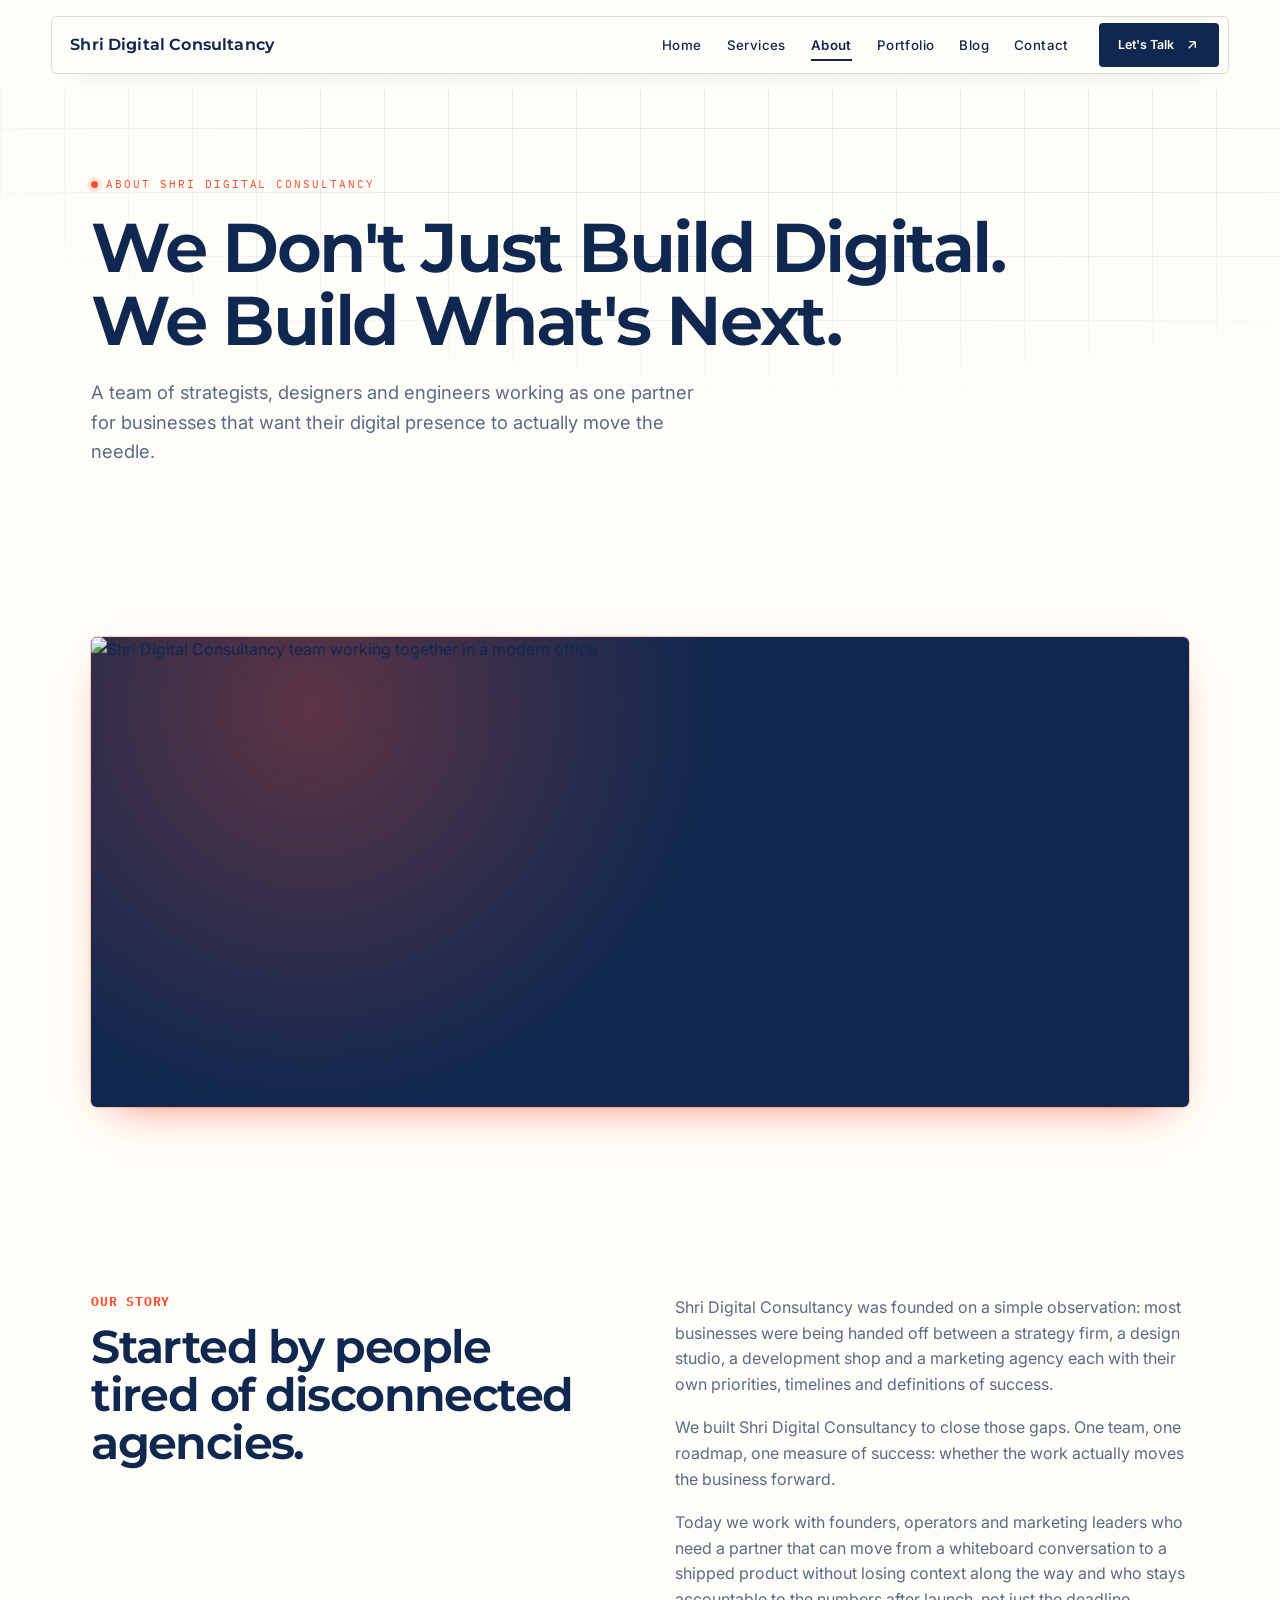
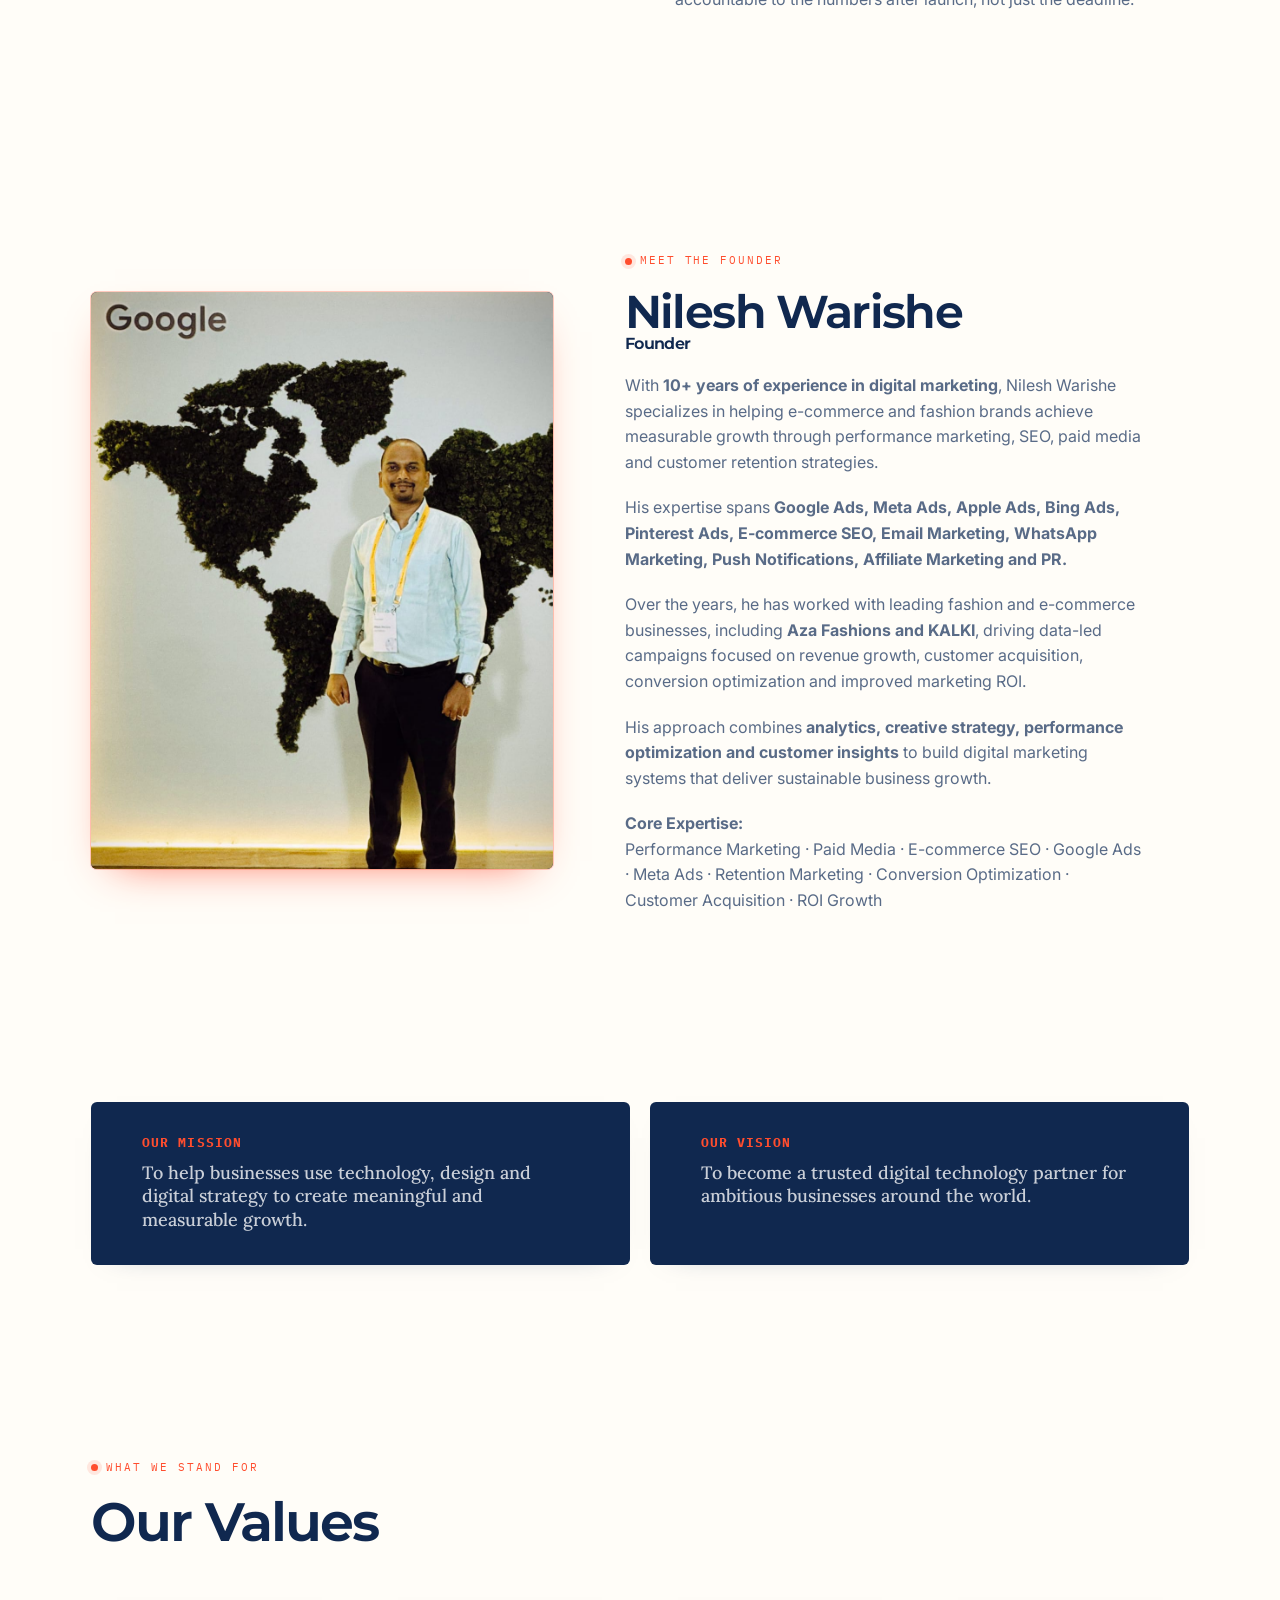
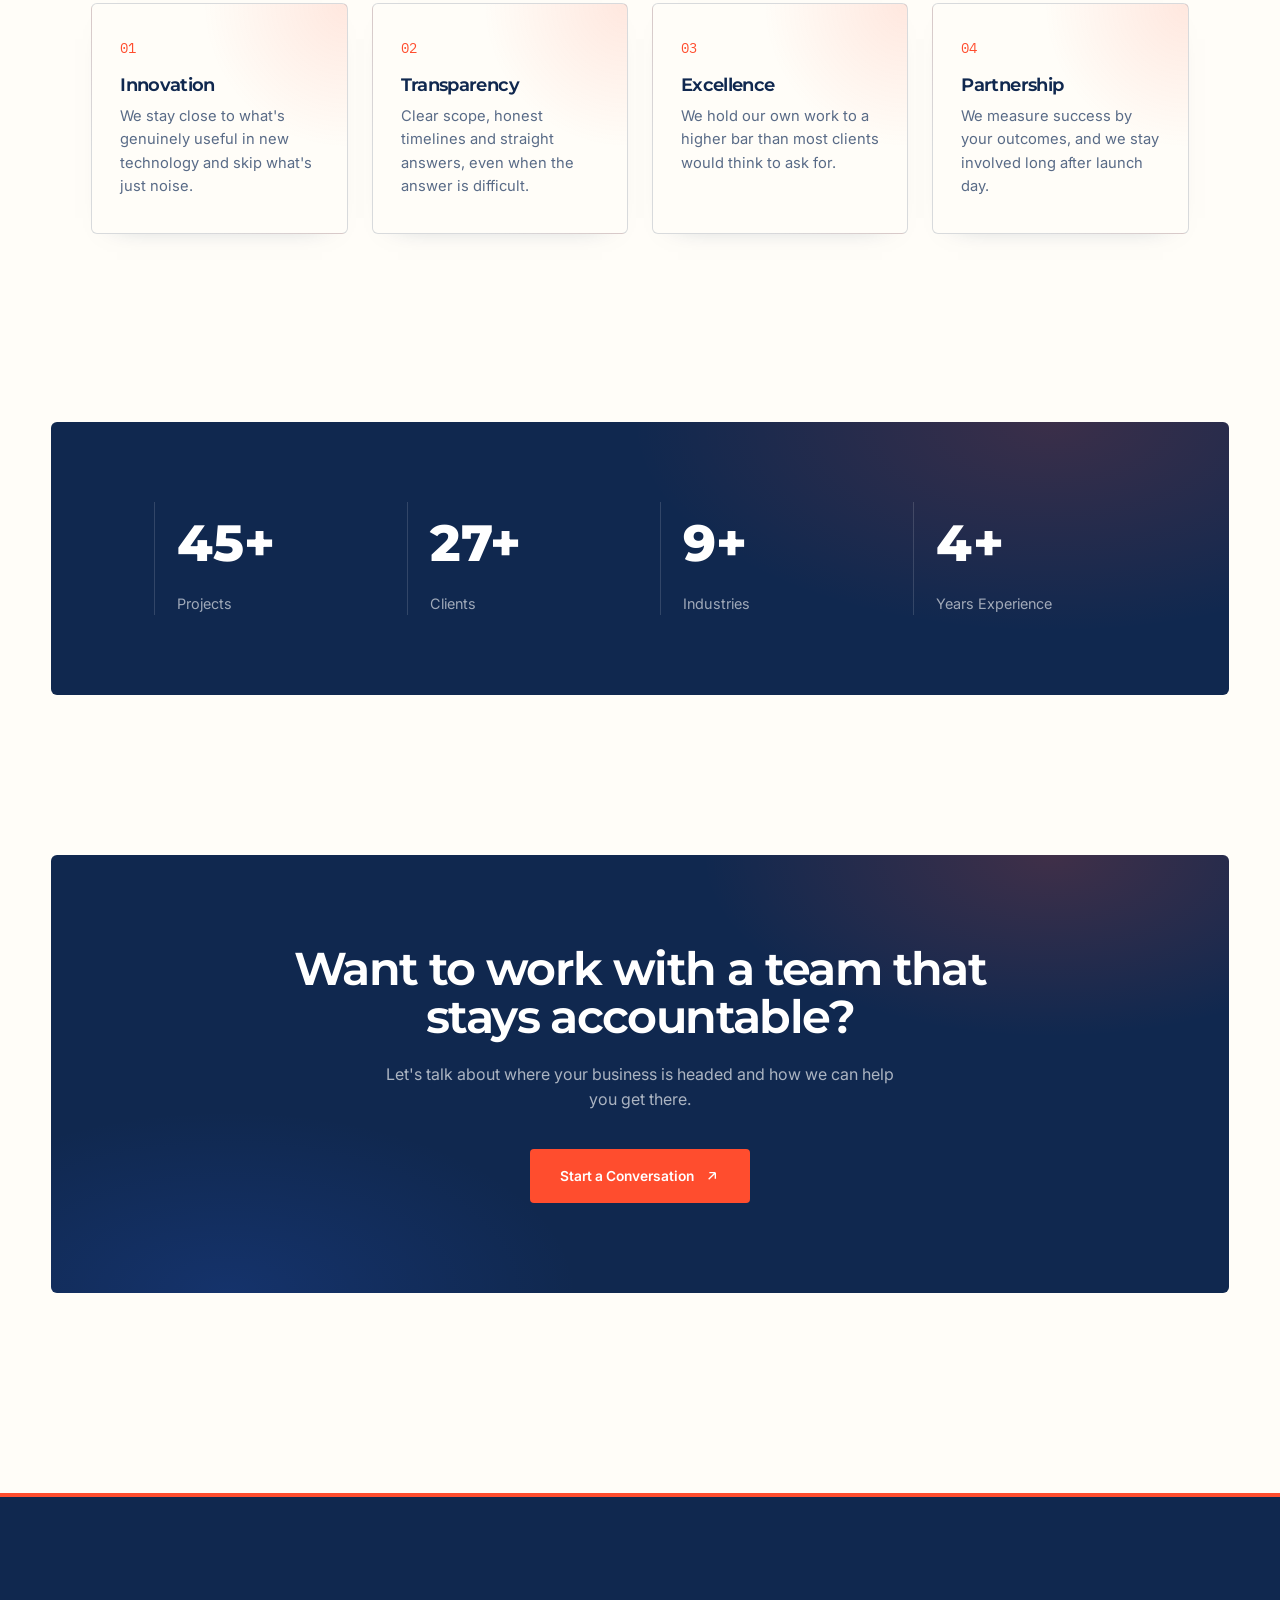
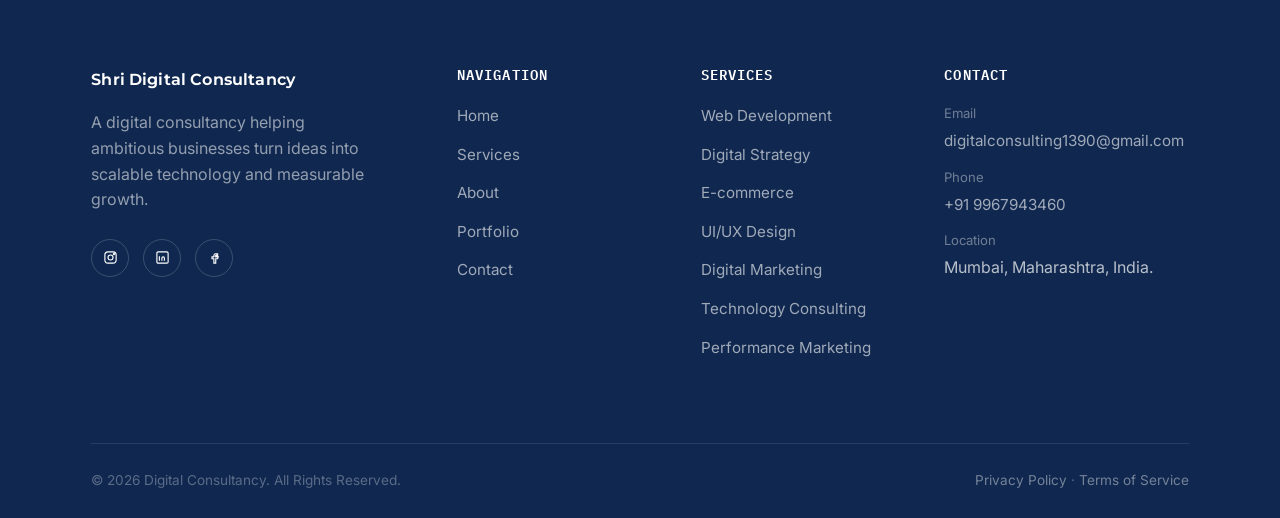
==== commit a68ce394: "Initial commit" ====
--- a/about.html
+++ b/about.html
@@ -22,7 +22,7 @@
     <nav class="nav-desktop" aria-label="Primary">
       <ul class="nav-links">
         <li><a href="index.html">Home</a></li>
-        <li><a href="services.html">Services</a><div class="services-menu"><a href="services.html#digital-strategy">Digital Strategy</a><a href="services.html#web-development">Web Development</a><a href="services.html#ecommerce-development">E-commerce Development</a><a href="services.html#ui-ux-design">UI/UX Design</a><a href="services.html#digital-marketing">Digital Marketing</a><a href="services.html#technology-consulting">Technology Consulting</a><a href="services.html#performance-marketing">Performance Marketing</a></div></li>
+        <li><a href="services.html">Services</a><div class="services-menu"><a href="services.html#digital-strategy">Digital Strategy</a><a href="services.html#web-development">Web Development</a><a href="services.html#ecommerce-development">E-commerce Development</a><a href="services.html#ui-ux-design">UI/UX Design</a><a href="services.html#digital-marketing">Digital Marketing</a><a href="services.html#technology-consulting">Technology Consulting</a><a href="services.html#performance-marketing">Performance Marketing</a><a href="services.html#app-design-development">App Design & Development</a><a href="services.html#performance-marketing">Affiliate Marketing</a><a href="services.html#performance-marketing">Influencer Marketing</a><a href="services.html#performance-marketing">PR Marketing</a><a href="services.html#newspaper-banner-ads">Newspaper & Banner Ads</a></div></li>
         <li><a href="about.html">About</a></li>
         <li><a href="portfolio.html">Portfolio</a></li>
         <li><a href="blog.html">Blog</a></li>
@@ -86,14 +86,15 @@
   <!-- ============ LEAD EXPERT ============ -->
   <section class="section">
     <div class="container intro-split">
-      <div class="intro-media reveal reveal-from-left">
-        <!-- Replace this temporary image with Nilesh's profile photo. -->
-        <img src="https://images.unsplash.com/photo-1560250097-0b93528c311a?auto=format&fit=crop&w=900&q=80" alt="Temporary profile image for Nilesh Warishe" loading="lazy">
-      </div>
+       <div class="intro-media founder-media reveal reveal-from-left">
+         <img src="./assets/images/Founder.jpg"
+           alt="Nilesh Warishe, Founder of Shri Digital Consultancy"
+           loading="lazy">
+       </div>
       <div class="intro-content reveal reveal-from-right">
         <div class="eyebrow">MEET THE FOUNDER</div>
         <h2>Nilesh Warishe</h2>
-        <h4>Founder &amp; Senior Digital Marketing Expert</h4>
+        <h4>Founder</h4>
         <p>With <strong>10+ years of experience in digital marketing</strong>, Nilesh Warishe specializes in helping e-commerce and fashion brands achieve measurable growth through performance marketing, SEO, paid media and customer retention strategies.</p>
         <p>His expertise spans <strong>Google Ads, Meta Ads, Apple Ads, Bing Ads, Pinterest Ads, E-commerce SEO, Email Marketing, WhatsApp Marketing, Push Notifications, Affiliate Marketing and PR.</strong></p>
         <p>Over the years, he has worked with leading fashion and e-commerce businesses, including <strong>Aza Fashions and KALKI</strong>, driving data-led campaigns focused on revenue growth, customer acquisition, conversion optimization and improved marketing ROI.</p>
@@ -199,7 +200,7 @@
         <p>A digital consultancy helping ambitious businesses turn ideas into scalable technology and measurable growth.</p>
         <div class="footer-social">
           <a href="#" aria-label="Instagram"><svg viewBox="0 0 24 24" fill="none" stroke="currentColor" stroke-width="1.8"><rect x="3" y="3" width="18" height="18" rx="5"/><circle cx="12" cy="12" r="4"/><circle cx="17.5" cy="6.5" r="1"/></svg></a>
-          <a href="https://www.linkedin.com/in/nilesh-warishe-a47a0327/" aria-label="LinkedIn"><svg viewBox="0 0 24 24" fill="none" stroke="currentColor" stroke-width="1.8"><rect x="3" y="3" width="18" height="18" rx="2"/><path d="M7 10v7M7 7v.01M11 17v-4a2 2 0 014 0v4M11 13v4"/></svg></a>
+<a href="https://www.linkedin.com/in/nilesh-warishe-a47a0327/" aria-label="LinkedIn"><svg viewBox="0 0 24 24" fill="none" stroke="currentColor" stroke-width="1.8"><rect x="3" y="3" width="18" height="18" rx="2"/><path d="M7 10v7M7 7v.01M11 17v-4a2 2 0 014 0v4M11 13v4"/></svg></a>
           <a href="#" aria-label="Facebook"><svg viewBox="0 0 24 24" fill="none" stroke="currentColor" stroke-width="1.8"><path d="M14 9h3V6h-3a3 3 0 00-3 3v2H8v3h3v7h3v-7h3l1-3h-4V9a1 1 0 011-1z"/></svg></a>
         </div>
       </div>
@@ -247,4 +248,4 @@
 </button>
 
 </body>
-</html>
+</html>
--- a/style.css
+++ b/style.css
@@ -187,7 +187,7 @@
 .site-header.is-scrolled{
   padding:10px var(--gutter);
   border-bottom-color:var(--border);
-  box-shadow:0 10px 30px -20px rgba(0,0,0,.25);
+  box-shadow:0 10px 30px -20px rgba(16,40,79,.25);
 }
 .header-inner{
   display:flex;
@@ -339,6 +339,7 @@
   .float-card--a,.float-card--b{left:auto;right:auto;bottom:auto;top:auto;}
   .intro-split,.story-split{grid-template-columns:1fr;gap:36px;}
   .intro-media{aspect-ratio:16/10 !important;}
+  .founder-media{aspect-ratio:4/5 !important;max-width:100%;}
   .service-detail,.service-detail:nth-child(even){grid-template-columns:1fr;gap:28px;direction:ltr;}
   .service-detail-media{aspect-ratio:16/10;}
   .values-grid,.team-grid,.portfolio-grid{grid-template-columns:1fr 1fr;gap:16px;}
@@ -504,7 +505,7 @@
   backdrop-filter:blur(10px);
   border-radius:var(--radius-m);
   padding:16px 20px;
-  box-shadow:0 24px 50px -20px rgba(0,0,0,.35);
+  box-shadow:0 24px 50px -20px rgba(16,40,79,.35);
   animation:float 6s ease-in-out infinite;
 }
 .float-card .num{font-family:var(--font-display);font-weight:800;font-size:1.6rem;color:var(--primary);}
@@ -581,7 +582,7 @@
 .hero-simple .lede{font-size:1.15rem;max-width:620px;margin-top:22px;}
 
 /* =========================================================
-   Marquee (trust logos)
+   Marquee (trust logos - auto-scrolling carousel)
 ========================================================= */
 .marquee-wrap{
   border-top:1px solid var(--border);
@@ -602,16 +603,39 @@
 .marquee-track{
   display:flex;
   width:max-content;
-  gap:90px;
-  animation:marquee 26s linear infinite;
-}
-.marquee-track span{
-  font-family:var(--font-display);
-  font-weight:700;
-  font-size:1.5rem;
-  color:var(--muted-light);
+  gap:60px;
+  animation:marquee 60s linear infinite;
+  align-items:center;
+}
+.logo-item{
+  display:flex;
+  align-items:center;
+  justify-content:center;
+  width:140px;
+  height:60px;
+  flex-shrink:0;
+}
+.logo-item img{
+  width:128px;
+  height:52px;
+  object-fit:contain;
+  background:transparent;
+  mix-blend-mode:multiply;
+}
+.logo-text{
+  display:flex;
+  align-items:center;
+  justify-content:center;
+  width:128px;
+  height:52px;
+  color:var(--primary);
+  text-align:center;
   white-space:nowrap;
-}
+  overflow:hidden;
+}
+.logo-text--submit-edge{font-size:1rem;font-weight:600;letter-spacing:.02em;}
+.logo-text--hitflik{font-size:1.45rem;font-weight:700;letter-spacing:.04em;}
+.logo-text--vedic-math{font-size:.95rem;font-weight:600;letter-spacing:.02em;}
 @keyframes marquee{
   from{transform:translateX(0);}
   to{transform:translateX(-50%);}
@@ -628,6 +652,8 @@
 }
 .intro-media{position:relative;border-radius:var(--radius-l);overflow:hidden;aspect-ratio:4/5;}
 .intro-media img{width:100%;height:100%;object-fit:cover;transition:transform .8s var(--ease);}
+.founder-media{max-width:560px;border-radius:30px;}
+.founder-media img{object-position:center 22%;}
 .intro-media:hover img{transform:scale(1.05);}
 .intro-media .badge{
   position:absolute;bottom:20px;left:20px;
@@ -760,6 +786,255 @@
 }
 
 /* =========================================================
+   Partners Section
+========================================================= */
+.partners-section{
+  position:relative;
+  padding:60px 0;
+  overflow:hidden;
+}
+
+.partners-header{
+  text-align:center;
+  margin-bottom:50px;
+}
+
+.partners-header-top{
+  display:flex;
+  align-items:center;
+  justify-content:center;
+  gap:16px;
+  margin-bottom:20px;
+}
+
+.partners-label{
+  font-family:var(--font-mono);
+  font-size:.75rem;
+  letter-spacing:.14em;
+  text-transform:uppercase;
+  color:var(--accent);
+  font-weight:600;
+  position:relative;
+}
+
+.partners-label::before,
+.partners-label::after{
+  content:'';
+  position:absolute;
+  width:60px;
+  height:1px;
+  background:var(--accent);
+  top:50%;
+  transform:translateY(-50%);
+}
+
+.partners-label::before{
+  right:100%;
+  margin-right:12px;
+}
+
+.partners-label::after{
+  left:100%;
+  margin-left:12px;
+}
+
+.partners-title{
+  font-size:clamp(2rem,6vw,3.2rem);
+  margin-bottom:12px;
+  color:var(--primary);
+}
+
+.partners-subtitle{
+  font-size:1.1rem;
+  color:var(--text);
+  margin-bottom:16px;
+  font-weight:600;
+}
+
+.partners-description{
+  font-size:.95rem;
+  color:rgba(16,40,79,.7);
+  max-width:800px;
+  margin:0 auto 0;
+  line-height:1.7;
+}
+
+.partners-grid{
+  display:grid;
+  grid-template-columns:repeat(5,1fr);
+  gap:24px;
+  position:relative;
+  z-index:1;
+}
+
+.partner-card{
+  background:#fff;
+  border:1px solid rgba(16,40,79,.08);
+  border-radius:12px;
+  padding:30px 20px;
+  display:flex;
+  flex-direction:column;
+  align-items:center;
+  justify-content:center;
+  text-align:center;
+  min-height:200px;
+  transition:all var(--dur) var(--ease);
+  box-shadow:0 2px 8px rgba(16,40,79,.04);
+}
+
+.partner-card:hover{
+  border-color:var(--accent);
+  box-shadow:0 12px 28px rgba(255,77,46,.15);
+  transform:translateY(-6px);
+}
+
+.partner-logo{
+  width:100%;
+  height:80px;
+  display:flex;
+  align-items:center;
+  justify-content:center;
+  margin-bottom:16px;
+  filter:grayscale(100%);
+  transition:filter var(--dur) var(--ease);
+}
+
+.partner-card:hover .partner-logo{
+  filter:grayscale(0%);
+}
+
+.partner-logo img{
+  max-width:100%;
+  max-height:100%;
+  object-fit:contain;
+}
+
+.partner-name{
+  font-size:.9rem;
+  font-weight:500;
+  color:var(--text);
+  margin:0;
+  line-height:1.4;
+}
+
+/* Decorative dots */
+.partners-dots-left,
+.partners-dots-right{
+  position:absolute;
+  width:200px;
+  height:200px;
+  background-image:radial-gradient(circle, rgba(255,77,46,.08) 2px, transparent 2px);
+  background-size:20px 20px;
+  pointer-events:none;
+  z-index:0;
+}
+
+.partners-dots-left{
+  top:20px;
+  left:0;
+  opacity:.6;
+}
+
+.partners-dots-right{
+  bottom:40px;
+  right:0;
+  opacity:.6;
+}
+
+@media (max-width:1024px){
+  .partners-grid{grid-template-columns:repeat(4,1fr);gap:20px;}
+  .partner-card{padding:24px 16px;min-height:180px;}
+}
+
+@media (max-width:768px){
+  .partners-section{padding:48px 0;}
+  .partners-header{margin-bottom:40px;}
+  .partners-grid{grid-template-columns:repeat(3,1fr);gap:18px;}
+  .partner-card{padding:22px 14px;min-height:160px;}
+  
+  .partners-label::before,
+  .partners-label::after{
+    width:40px;
+    margin-right:8px;
+    margin-left:8px;
+  }
+}
+
+@media (max-width:560px){
+  .partners-section{padding:40px 0;}
+  .partners-header{margin-bottom:32px;}
+  .partners-grid{grid-template-columns:repeat(2,1fr);gap:16px;}
+  .partner-card{padding:20px 12px;min-height:140px;}
+  .partner-logo{height:60px;margin-bottom:12px;}
+  .partner-name{font-size:.8rem;}
+  
+  .partners-label::before,
+  .partners-label::after{
+    width:30px;
+  }
+}
+
+/* Channel partners: compact editorial grid */
+.partners-section{
+  padding:clamp(72px,9vw,126px) 0;
+  background:var(--bg-soft) !important;
+}
+.partners-header{
+  max-width:720px;
+  margin:0 0 48px;
+  text-align:left;
+}
+.partners-header-top{justify-content:flex-start;margin-bottom:18px;}
+.partners-label::before,.partners-label::after{display:none;}
+.partners-title{max-width:560px;margin-bottom:14px;font-size:clamp(2.4rem,5vw,4.6rem);line-height:.95;letter-spacing:-.06em;}
+.partners-subtitle{margin-bottom:12px;color:var(--accent);font-size:.92rem;font-family:var(--font-mono);font-weight:500;letter-spacing:.08em;text-transform:uppercase;}
+.partners-description{max-width:620px;margin:0;color:var(--muted);font-size:1rem;line-height:1.7;}
+.partners-grid{grid-template-columns:repeat(4,1fr);gap:12px;}
+.partner-card{
+  position:relative;
+  align-items:flex-start;
+  justify-content:flex-end;
+  min-height:154px;
+  padding:24px 20px 20px;
+  overflow:hidden;
+  border:1px solid rgba(16,40,79,.14);
+  border-radius:5px;
+  background:rgba(255,253,248,.78);
+  text-align:left;
+  box-shadow:none;
+  transition:background var(--dur-fast),border-color var(--dur-fast),transform var(--dur-fast) var(--ease),box-shadow var(--dur-fast);
+}
+.partner-card::before{content:'';position:absolute;top:0;left:0;width:100%;height:3px;background:var(--accent);transform:scaleX(.2);transform-origin:left;transition:transform var(--dur-fast) var(--ease);}
+.partner-card::after{content:'';position:absolute;right:-24px;top:-24px;width:74px;height:74px;border:1px solid rgba(62,117,185,.18);border-radius:50%;}
+.partner-card:hover{border-color:var(--accent);background:#fff;box-shadow:0 14px 30px -26px rgba(16,40,79,.6);transform:translateY(-3px);}
+.partner-card:hover::before{transform:scaleX(1);}
+.partner-name{position:relative;z-index:1;font-size:1.02rem;font-weight:650;line-height:1.25;}
+.partner-url{position:relative;z-index:1;margin-top:8px;color:var(--muted-light);font-family:var(--font-mono);font-size:.62rem;letter-spacing:.06em;}
+
+@media (max-width:900px){
+  .partners-grid{grid-template-columns:repeat(3,1fr);}
+}
+@media (max-width:600px){
+  .partners-section{padding:64px 0;}
+  .partners-header{margin-bottom:30px;}
+  .partners-title{font-size:clamp(2.25rem,11vw,3.4rem);}
+  .partners-description{font-size:.92rem;}
+  .partners-grid{grid-template-columns:repeat(2,1fr);gap:10px;}
+  .partner-card{min-height:124px;padding:20px 14px 16px;}
+  .partner-name{font-size:.9rem;}
+  .partner-url{font-size:.55rem;overflow-wrap:anywhere;}
+}
+@media (max-width:360px){
+  .partners-grid{grid-template-columns:1fr;}
+}
+  .partners-dots-left,
+  .partners-dots-right{
+    width:150px;
+    height:150px;
+  }
+}
+
+/* =========================================================
    Featured projects (home)
 ========================================================= */
 .project-grid{
@@ -783,7 +1058,7 @@
 .project-card:hover img{transform:scale(1.08);}
 .project-overlay{
   position:absolute;inset:0;
-  background:linear-gradient(0deg, rgba(0,0,0,.88) 0%, rgba(0,0,0,.15) 55%, transparent 100%);
+  background:linear-gradient(0deg, rgba(16,40,79,.88) 0%, rgba(16,40,79,.15) 55%, transparent 100%);
   display:flex;flex-direction:column;justify-content:flex-end;
   padding:30px;
   color:#fff;
@@ -919,7 +1194,7 @@
   transform:translateY(10px);
   transition:opacity var(--dur-fast), transform var(--dur-fast), visibility var(--dur-fast), background var(--dur-fast);
   z-index:900;
-  box-shadow:0 10px 30px -10px rgba(0,0,0,.4);
+  box-shadow:0 10px 30px -10px rgba(16,40,79,.4);
 }
 .back-to-top.is-visible{opacity:1;visibility:visible;transform:translateY(0);}
 .back-to-top:hover{background:var(--accent);}
@@ -1220,7 +1495,7 @@
   width:54px;height:54px;border-radius:50%;
   background:var(--hover-blue);color:#fff;
   display:flex;align-items:center;justify-content:center;
-  box-shadow:0 12px 30px -10px rgba(0,0,0,.4);
+  box-shadow:0 12px 30px -10px rgba(16,40,79,.4);
 }
 .map-block .map-pin .pin-icon svg{width:24px;height:24px;}
 .map-block .map-pin strong{font-family:var(--font-display);font-size:1.05rem;}
@@ -1565,3 +1840,155 @@
     max-width: 140px;
   }
 }
+
+/* =========================================================
+   Premium agency system
+========================================================= */
+:root{
+  --secondary:#fffdf8;
+  --bg-soft:#f3f6fb;
+  --primary:#10284f;
+  --charcoal:#10284f;
+  --charcoal-soft:#1c3968;
+  --text:#10284f;
+  --muted:#596b87;
+  --muted-light:#8a98ad;
+  --accent:#ff4d2e;
+  --accent-dim:#d83f27;
+  --accent-blue:#3e75b9;
+  --hover:#ff4d2e;
+  --hover-blue:#10284f;
+  --border:rgba(16,40,79,.16);
+  --border-dark:#10284f;
+}
+body{background:var(--secondary);color:var(--text);}
+h1,h2,h3,h4{font-weight:650;letter-spacing:-.035em;}
+.site-header{padding:16px var(--gutter);border-bottom:0;}
+.site-header::before{background:rgba(255,253,248,.84);backdrop-filter:blur(18px) saturate(120%);}
+.header-inner{min-height:56px;padding:6px 9px 6px 18px;border:1px solid rgba(16,40,79,.16);border-radius:6px;background:rgba(255,253,248,.9);box-shadow:0 12px 28px -24px rgba(16,40,79,.42);}
+.logo{font-size:1rem;font-weight:650;letter-spacing:.01em;}
+.nav-links{gap:25px;}
+.nav-links a{font-size:.83rem;letter-spacing:.03em;}
+.nav-links a.active{font-weight:600;}
+.nav-cta .btn{padding:12px 19px;border-radius:4px;font-size:.78rem;}
+.btn{border-radius:4px;font-size:.86rem;}
+.btn-accent{background:var(--accent);}
+.btn-accent:hover{background:var(--accent-dim);}
+.section{padding:108px 0;}
+.section-head{margin-bottom:52px;}
+.section-head h2{font-size:clamp(2.3rem,4.2vw,4rem);}
+.section-head .lede{color:var(--muted);}
+.eyebrow{font-size:.68rem;letter-spacing:.18em;}
+.eyebrow::before{box-shadow:0 0 0 4px rgba(255,77,46,.12);}
+.marquee-wrap{background:#f3f6fb;border-color:rgba(16,40,79,.14);}
+.logo-item img{opacity:.85;}
+.service-card,.value-card,.blog-card,.mv-block{border-radius:6px;box-shadow:0 10px 28px -26px rgba(16,40,79,.5);}
+.service-card{background:#fffdf8;border-color:rgba(16,40,79,.14);}
+.service-card:hover{background:#fff8f5;border-color:var(--accent);box-shadow:0 18px 36px -28px rgba(255,77,46,.55);}
+.partner-card{border-radius:6px;background:#fffdf8;border-color:rgba(16,40,79,.14);box-shadow:0 10px 24px -25px rgba(16,40,79,.5);}
+.partner-card:hover{box-shadow:0 16px 30px -24px rgba(255,77,46,.35);}
+.intro-media,.service-detail-media,.team-photo,.portfolio-media{border-radius:6px;}
+.feature-row{border-color:rgba(16,40,79,.18);}
+.feature-row:hover{background:#fff8f5;}
+.stats-section,.cta-banner,.site-footer{background:var(--primary);}
+.stats-section,.cta-banner{border-radius:6px;}
+.site-footer{border-top:4px solid var(--accent);}
+.footer-top{padding-top:70px;}
+
+/* Homepage 3D stage */
+.hero3d{position:relative;min-height:min(820px,100svh);margin-top:90px;overflow:hidden;background:linear-gradient(120deg,#10284f 0%,#214c82 54%,#356ea5 100%);color:#fffdf8;isolation:isolate;}
+#hero3d-canvas{position:absolute;inset:0;width:100%;height:100%;z-index:0;}
+.hero3d::before{content:'';position:absolute;inset:0;z-index:0;pointer-events:none;background:radial-gradient(circle at 73% 48%,rgba(116,217,207,.24),transparent 25%),radial-gradient(circle at 92% 15%,rgba(255,77,46,.24),transparent 22%),linear-gradient(90deg,rgba(16,40,79,.74),rgba(16,40,79,.08) 72%);}
+.hero3d-glow{position:absolute;right:16%;top:16%;width:28vw;height:28vw;z-index:0;border-radius:50%;background:rgba(255,77,46,.1);filter:blur(60px);pointer-events:none;}
+.hero3d-inner{position:relative;z-index:1;min-height:inherit;display:flex;align-items:center;padding-top:82px;padding-bottom:76px;}
+.hero3d-copy{width:min(560px);}
+.hero3d-kicker{display:flex;align-items:center;gap:10px;margin-bottom:28px;color:rgba(255,253,248,.68);font-family:var(--font-mono);font-size:.68rem;letter-spacing:.16em;text-transform:uppercase;}
+.hero3d-kicker span{width:9px;height:9px;border:1px solid var(--accent);border-radius:50%;box-shadow:0 0 0 4px rgba(255,77,46,.16);}
+.hero3d-copy h1{margin-bottom:28px;color:#fffdf8;font-size:clamp(4rem,8vw,8rem);line-height:.86;letter-spacing:-.075em;}
+.hero3d-copy h1 em{color:#ff8b72;font-family:var(--font-editorial);font-weight:500;letter-spacing:-.09em;}
+.hero3d-lede{max-width:410px;color:rgba(255,253,248,.75);font-size:1.02rem;line-height:1.7;}
+.hero3d-actions{display:flex;align-items:center;gap:25px;margin-top:36px;}
+.hero3d-actions .btn{padding:15px 21px;}
+.hero3d-link{color:#fffdf8;font-family:var(--font-mono);font-size:.68rem;letter-spacing:.1em;text-transform:uppercase;}
+.hero3d-link span{display:inline-block;margin-left:8px;color:#ff8b72;transition:transform var(--dur-fast) var(--ease);}
+.hero3d-link:hover span{transform:translateY(4px);}
+.hero3d-meta{position:absolute;right:var(--gutter);top:38%;display:flex;flex-direction:column;gap:8px;color:rgba(255,253,248,.52);font-family:var(--font-mono);font-size:.62rem;letter-spacing:.14em;text-align:right;text-transform:uppercase;}
+.hero3d-meta strong{color:#ff8b72;font-weight:500;}
+.hero3d-scroll{position:absolute;right:var(--gutter);bottom:32px;display:flex;align-items:center;gap:12px;color:rgba(255,253,248,.56);font-family:var(--font-mono);font-size:.6rem;letter-spacing:.14em;text-transform:uppercase;writing-mode:vertical-rl;}
+.hero3d-scroll i{width:1px;height:64px;background:linear-gradient(#ff8b72,transparent);}
+
+@media (max-width:760px){
+  .hero3d{min-height:700px;margin-top:76px;}
+  .hero3d-inner{align-items:flex-end;padding-bottom:100px;}
+  .hero3d-copy h1{font-size:clamp(3.7rem,17vw,6rem);}
+  .hero3d-lede{max-width:320px;font-size:.96rem;}
+  .hero3d-actions{align-items:flex-start;flex-direction:column;gap:19px;margin-top:28px;}
+  .hero3d-meta{top:110px;right:20px;}
+  .hero3d-scroll{right:20px;bottom:22px;}
+  .hero3d::before{background:linear-gradient(0deg,rgba(16,40,79,.93),rgba(16,40,79,.2) 75%);}
+  .hero3d-glow{right:4%;top:20%;width:60vw;height:60vw;}
+}
+
+/* iPhone and narrow touch screens */
+@media (max-width:600px){
+  .announcement-bar{display:none;}
+  .site-header{
+    top:env(safe-area-inset-top);
+    padding:10px 12px;
+  }
+  .header-inner{
+    min-height:50px;
+    padding-left:12px;
+    border-radius:10px;
+  }
+  .logo{
+    max-width:calc(100% - 52px);
+    font-size:.93rem;
+  }
+  .hamburger{width:42px;height:42px;}
+  .hero3d{
+    min-height:clamp(650px, 92svh, 760px);
+    margin-top:72px;
+  }
+  .hero3d-inner{
+    min-height:inherit;
+    align-items:center;
+    padding-top:72px;
+    padding-bottom:calc(48px + env(safe-area-inset-bottom));
+    padding-left:max(16px, env(safe-area-inset-left));
+    padding-right:max(16px, env(safe-area-inset-right));
+  }
+  .hero3d-copy{width:100%;max-width:100%;}
+  .hero3d-kicker{max-width:calc(100% - 72px);margin-bottom:24px;font-size:.59rem;line-height:1.5;}
+  .hero3d-copy h1{max-width:100%;margin-bottom:22px;font-size:clamp(3.35rem,15.5vw,5.4rem);line-height:.88;overflow-wrap:normal;}
+  .hero3d-lede{max-width:300px;font-size:.92rem;line-height:1.6;}
+  .hero3d-actions{width:100%;margin-top:25px;gap:18px;}
+  .hero3d-actions .btn{min-height:46px;padding:13px 18px;}
+  .hero3d-link{min-height:44px;display:inline-flex;align-items:center;}
+  .hero3d-meta{top:104px;right:max(16px, env(safe-area-inset-right));font-size:.55rem;}
+  .hero3d-scroll{display:none;}
+  .hero3d-glow{filter:blur(42px);opacity:.7;}
+  #hero3d-canvas{opacity:.72;}
+  .marquee-wrap{padding:26px 0;}
+  .marquee-track{gap:36px;}
+  .logo-item{width:124px;height:52px;}
+  .logo-item img,.logo-text{width:114px;height:44px;}
+  .section{padding:64px 0;}
+  .section-tight{padding:42px 0;}
+  .section-head h2{font-size:clamp(2rem,9vw,3rem);}
+  .btn{min-height:44px;}
+  .service-card{padding:22px 18px;}
+  .feature-row{grid-template-columns:30px 1fr;gap:10px 14px;}
+  .feature-row p{grid-column:2;}
+  .cta-banner{margin:0 16px;padding:46px 20px;}
+  .cta-banner h2{font-size:clamp(1.8rem,8vw,2.4rem);}
+}
+
+@media (max-width:360px){
+  .hero3d{min-height:640px;}
+  .hero3d-copy h1{font-size:3.05rem;}
+  .hero3d-kicker{font-size:.54rem;}
+  .hero3d-lede{font-size:.88rem;}
+  .mobile-nav{padding-left:18px;padding-right:18px;}
+  .mobile-nav a{font-size:1.2rem;}
+}
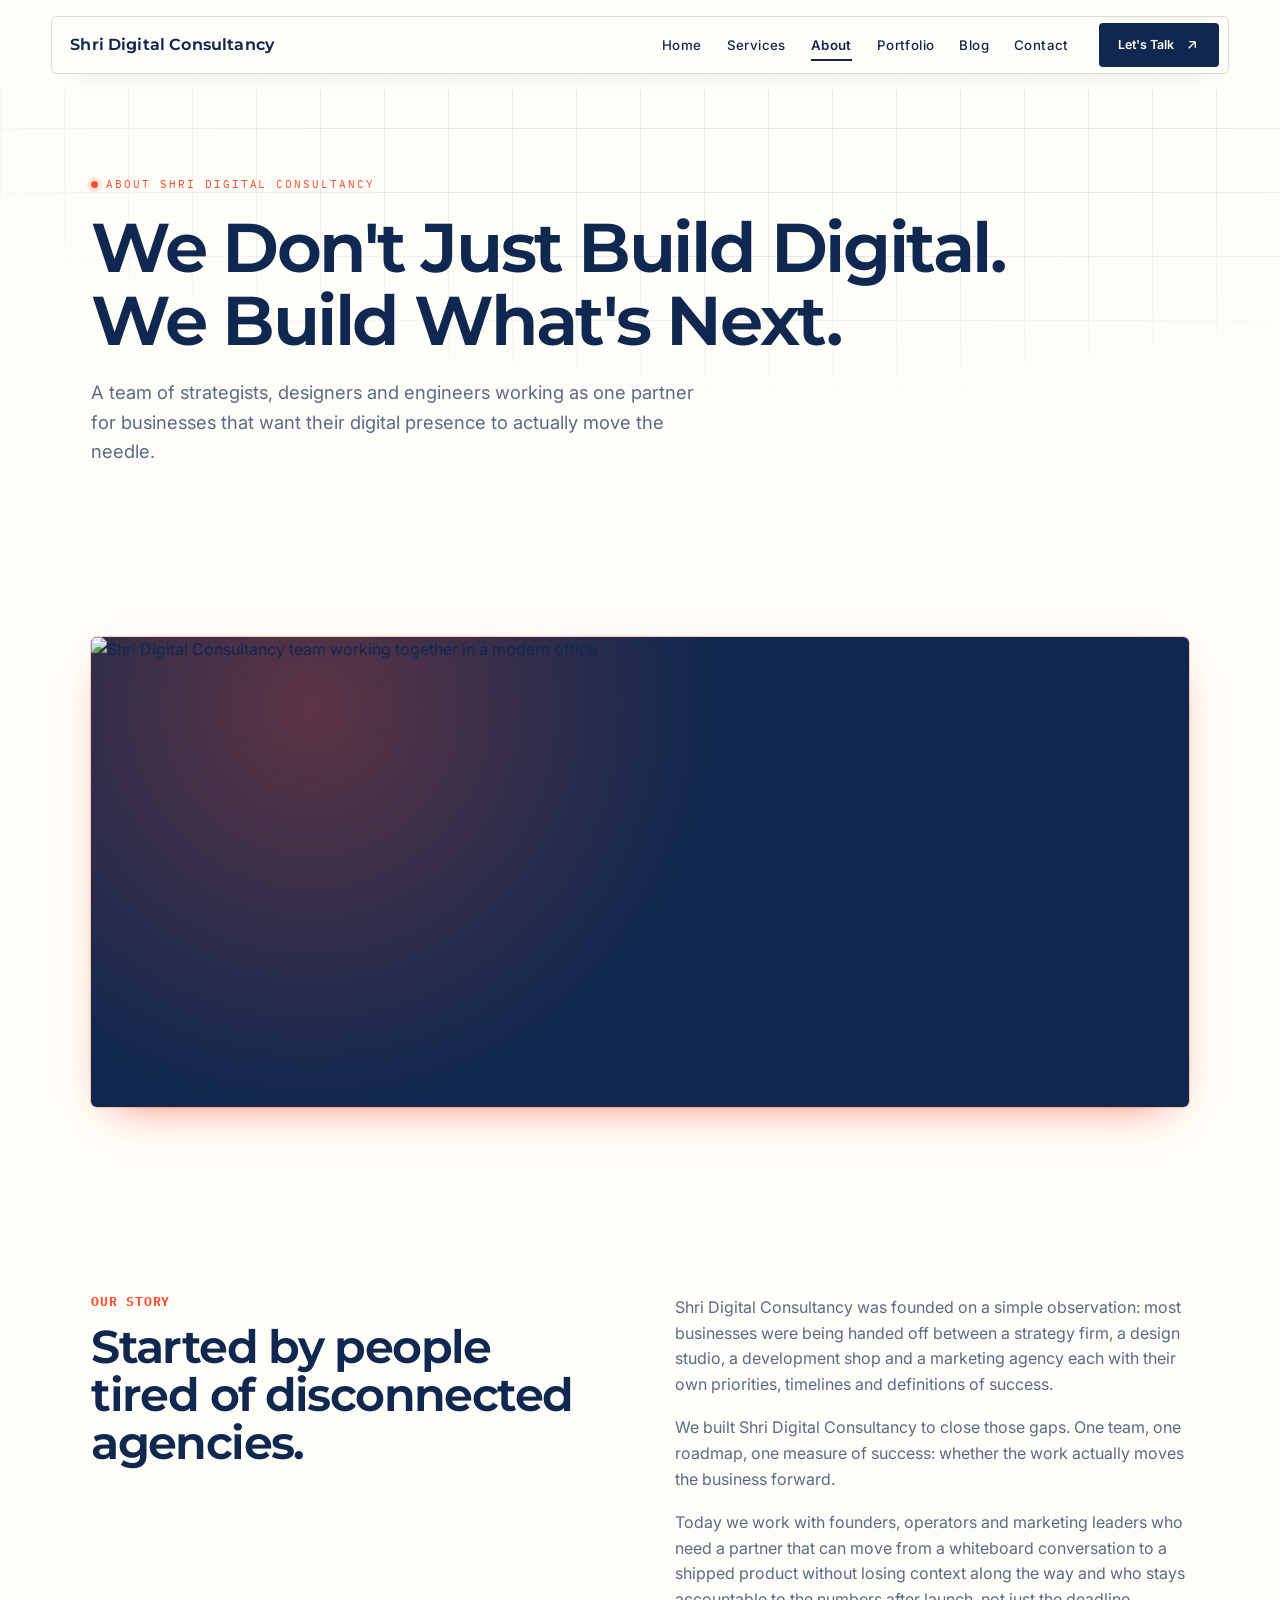
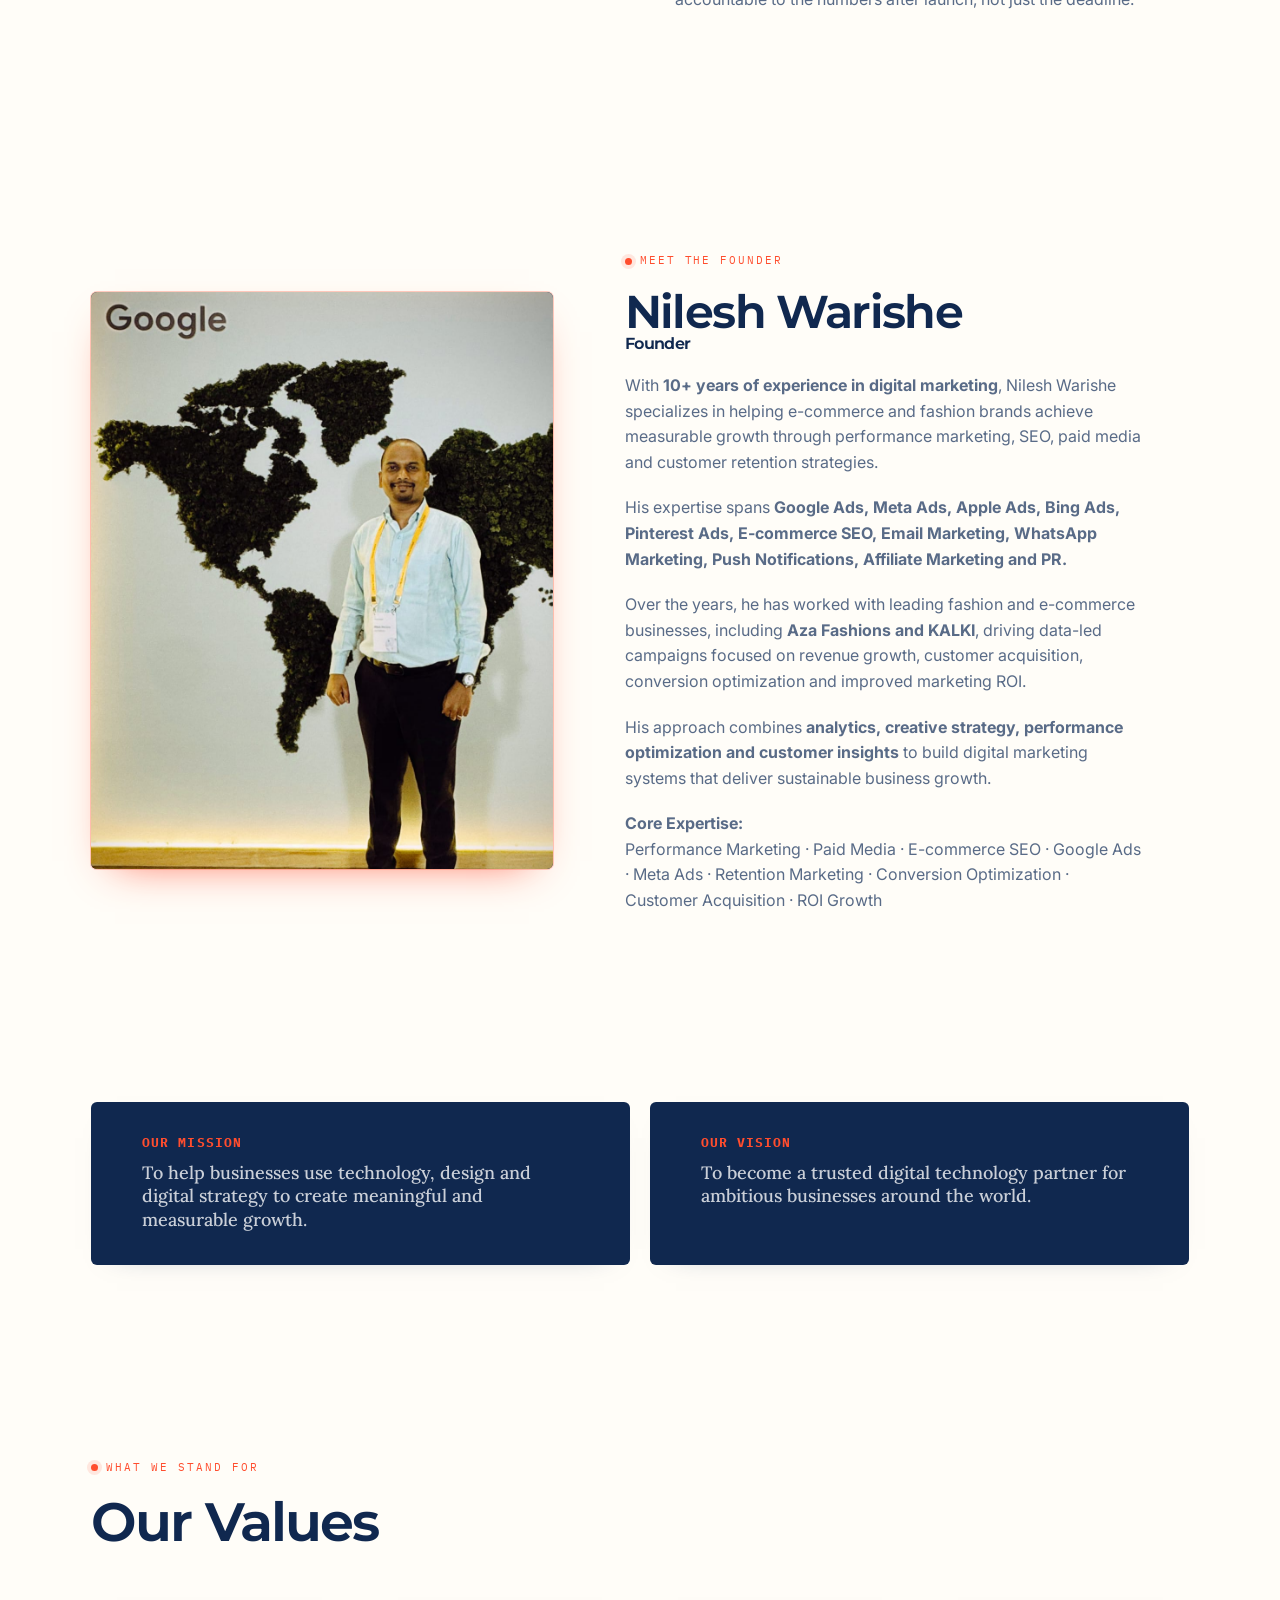
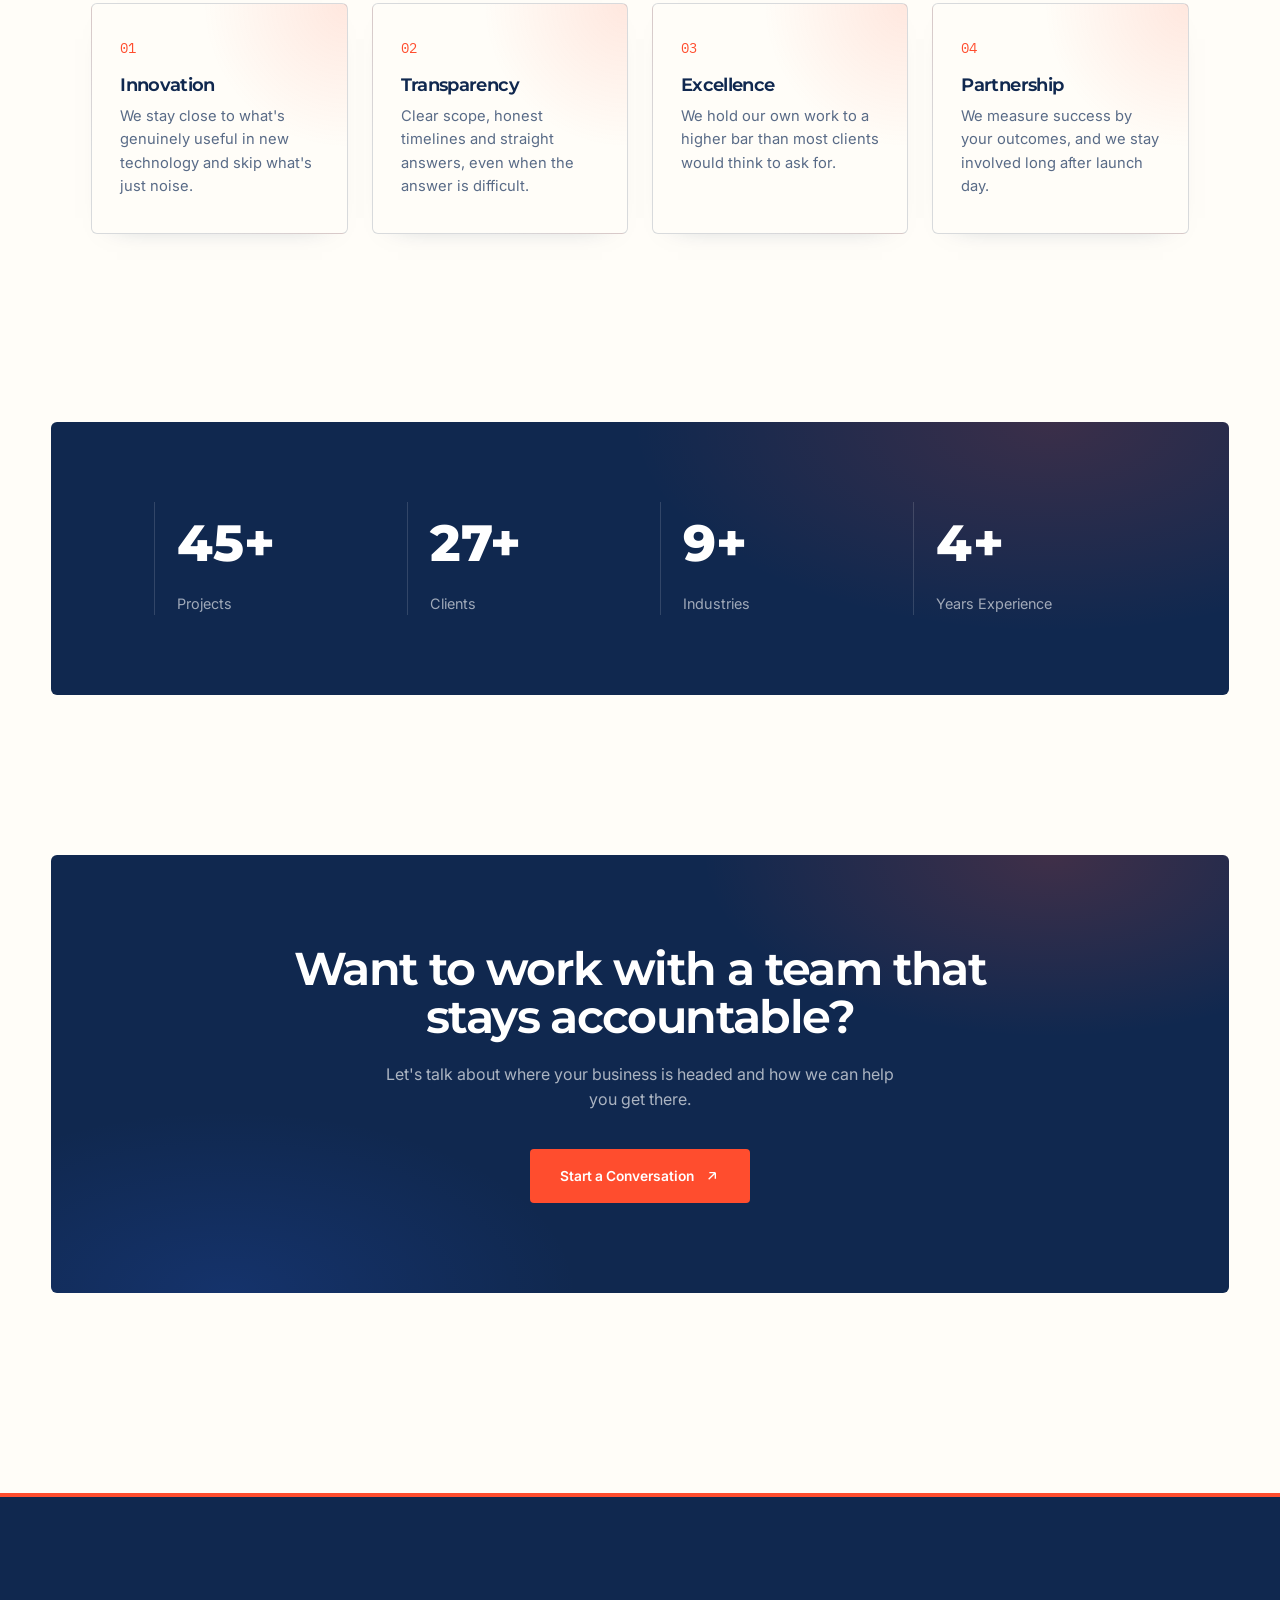
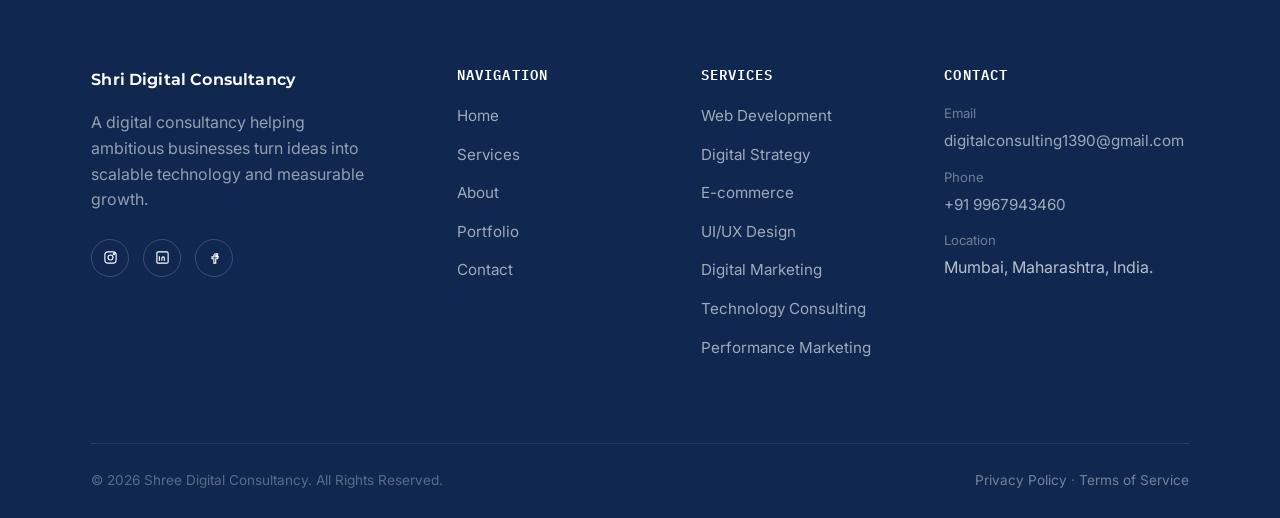
==== commit fcfc147d: "Update website" ====
--- a/about.html
+++ b/about.html
@@ -237,7 +237,7 @@
       </div>
     </div>
     <div class="footer-bottom">
-      <p>© 2026 Digital Consultancy. All Rights Reserved.</p>
+      <p>© 2026 Shree Digital Consultancy. All Rights Reserved.</p>
       <p><a href="contact.html">Privacy Policy</a> · <a href="contact.html">Terms of Service</a></p>
     </div>
   </div>
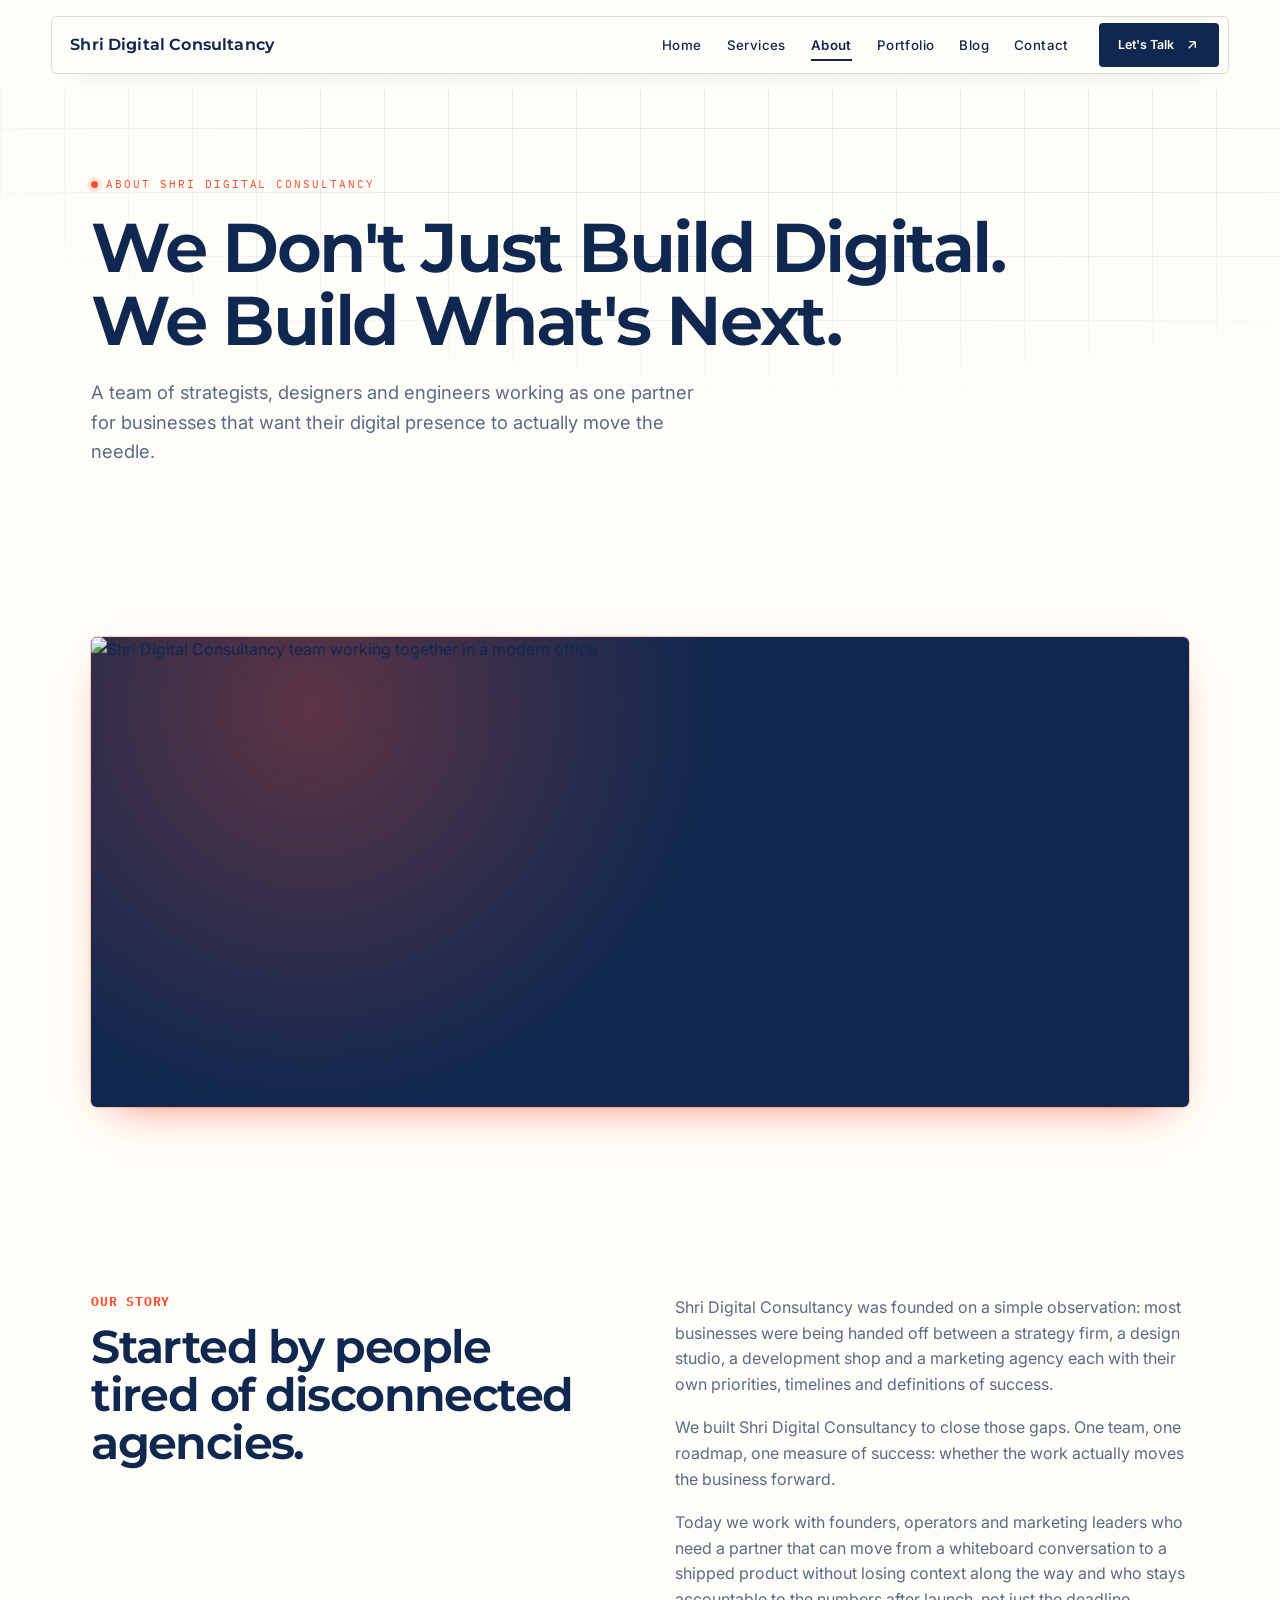
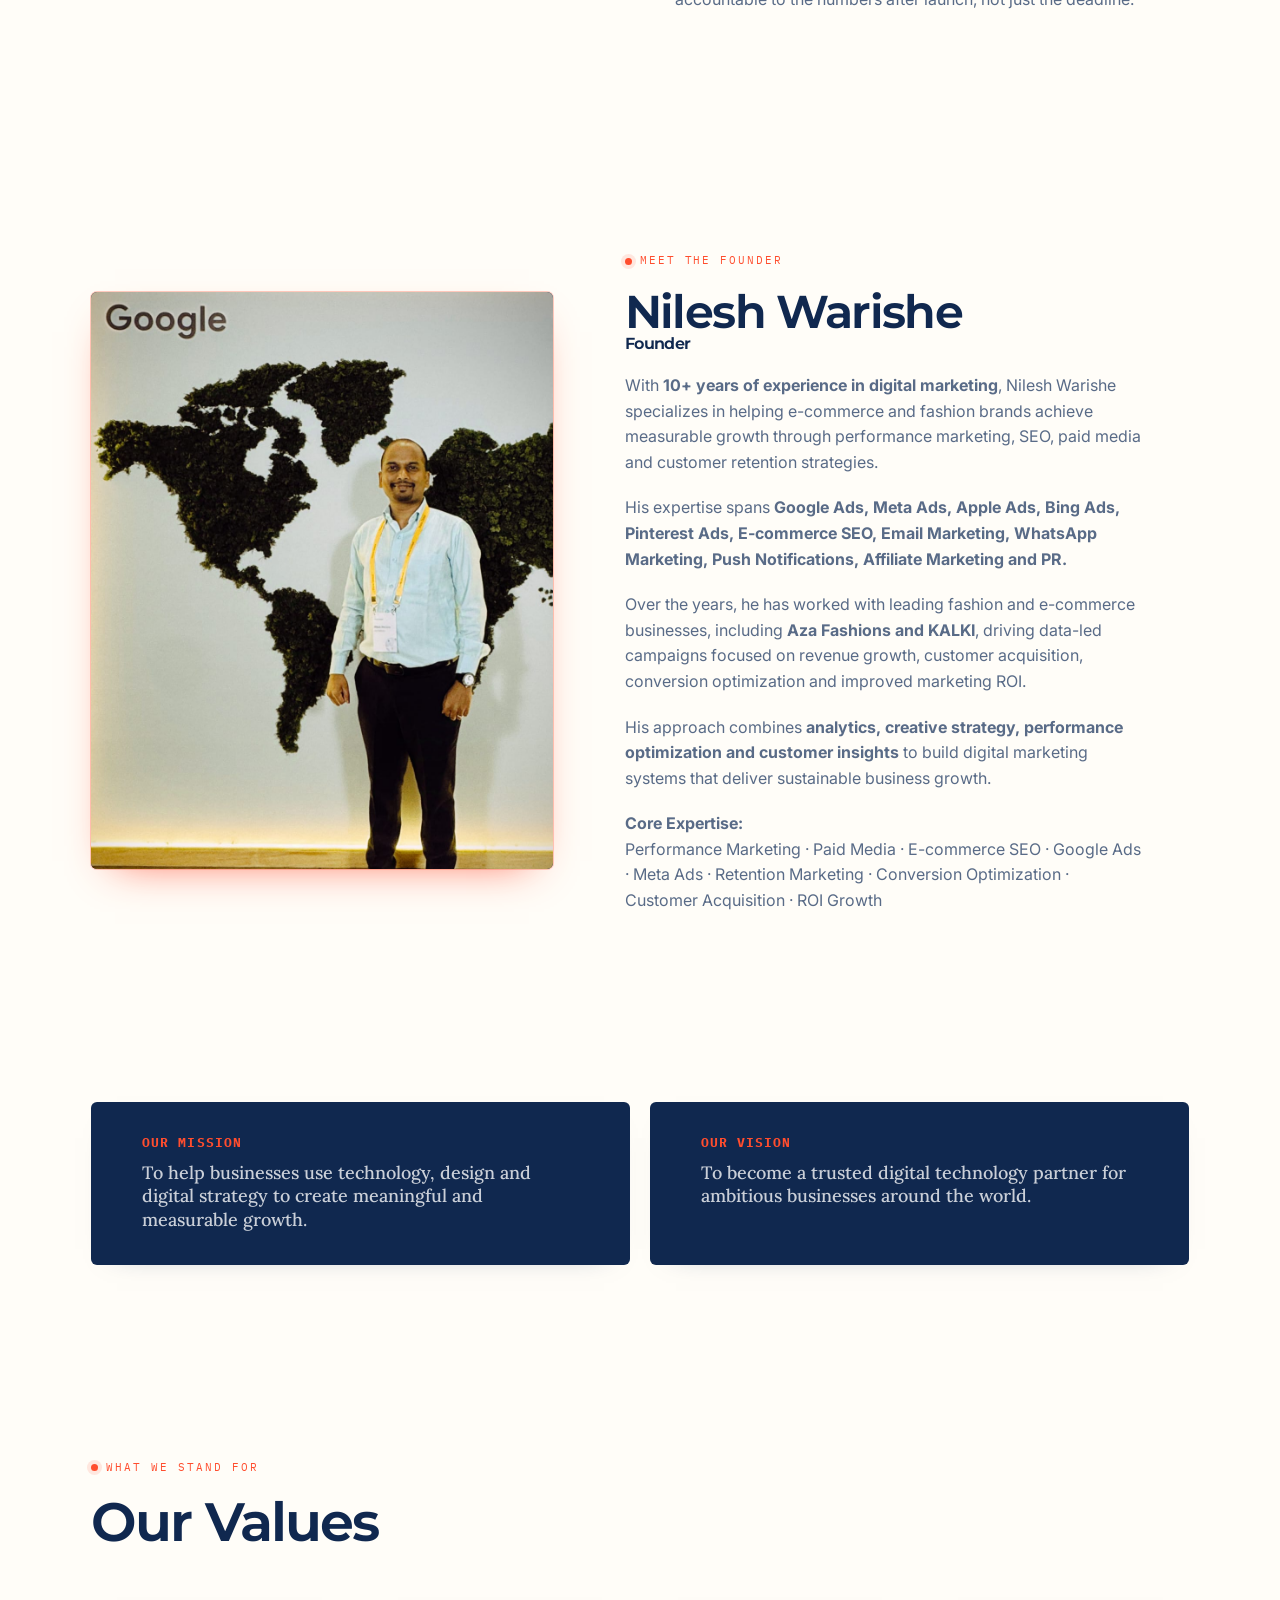
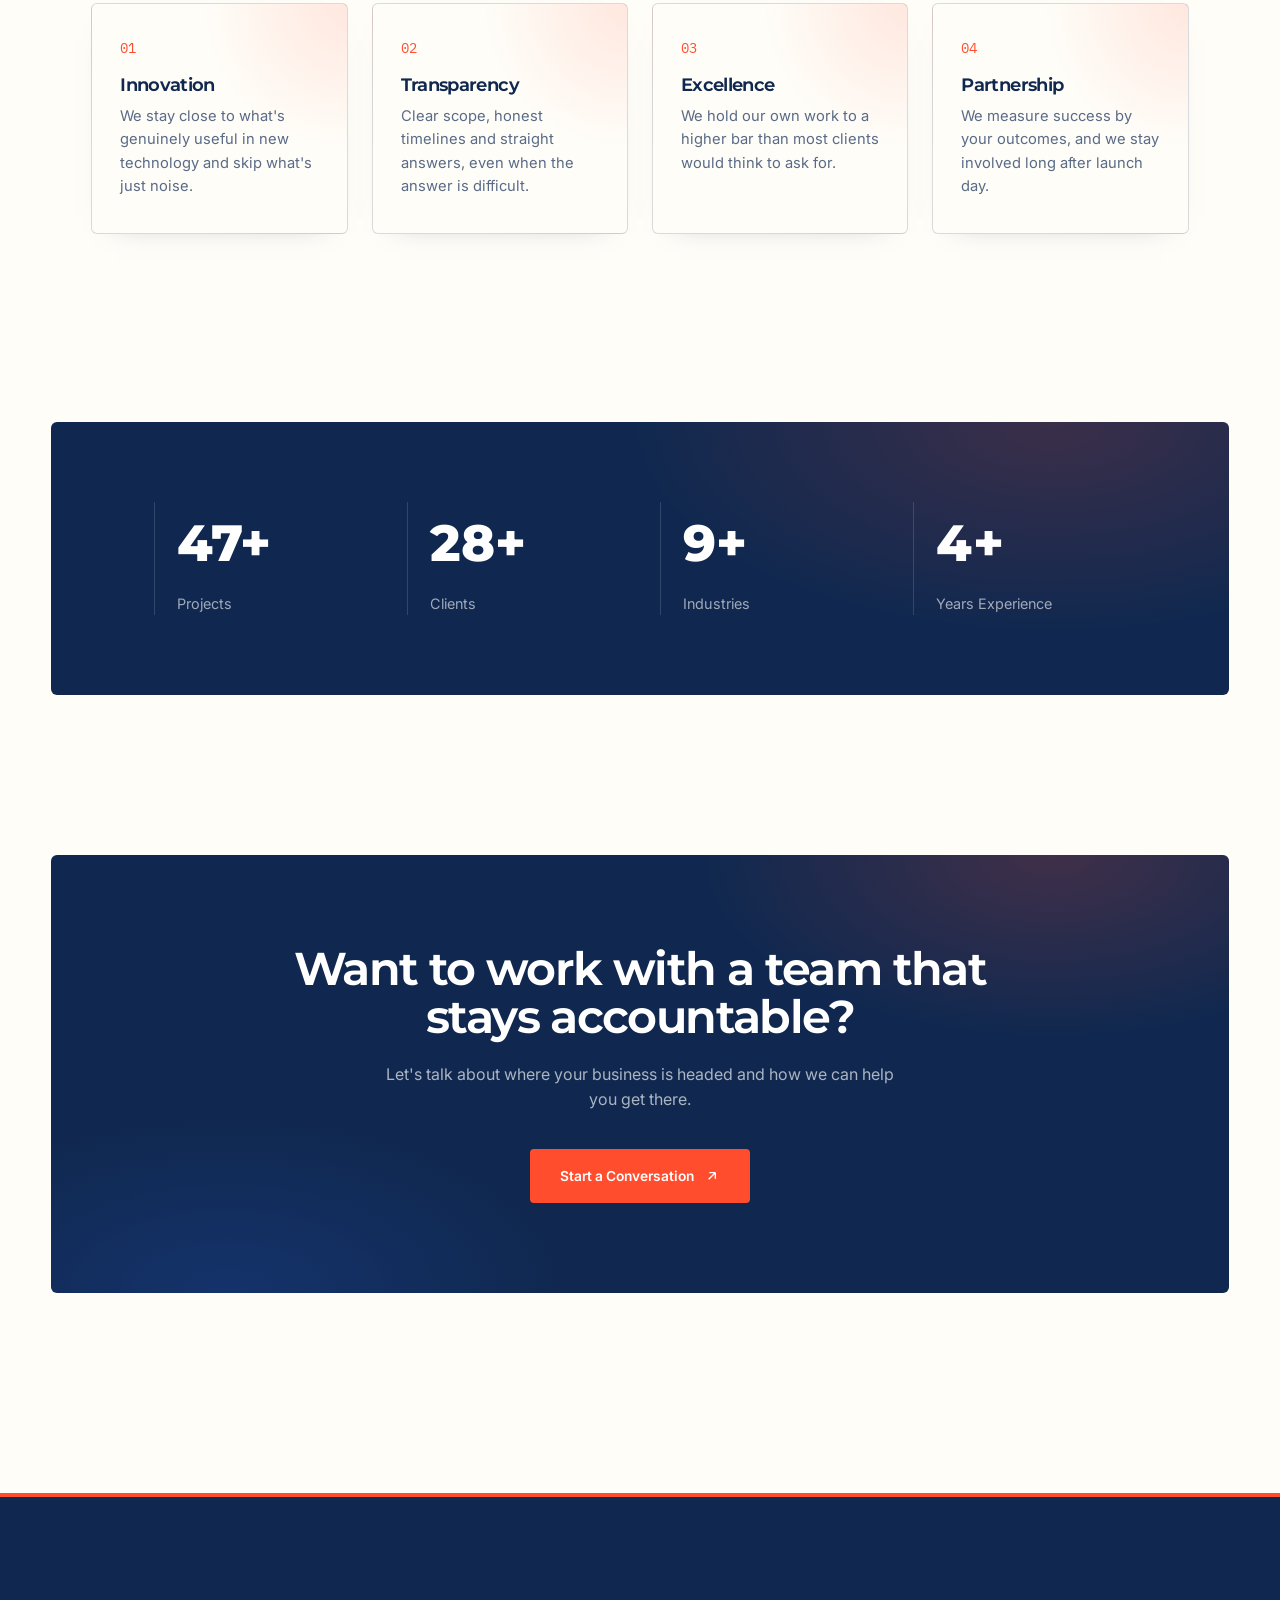
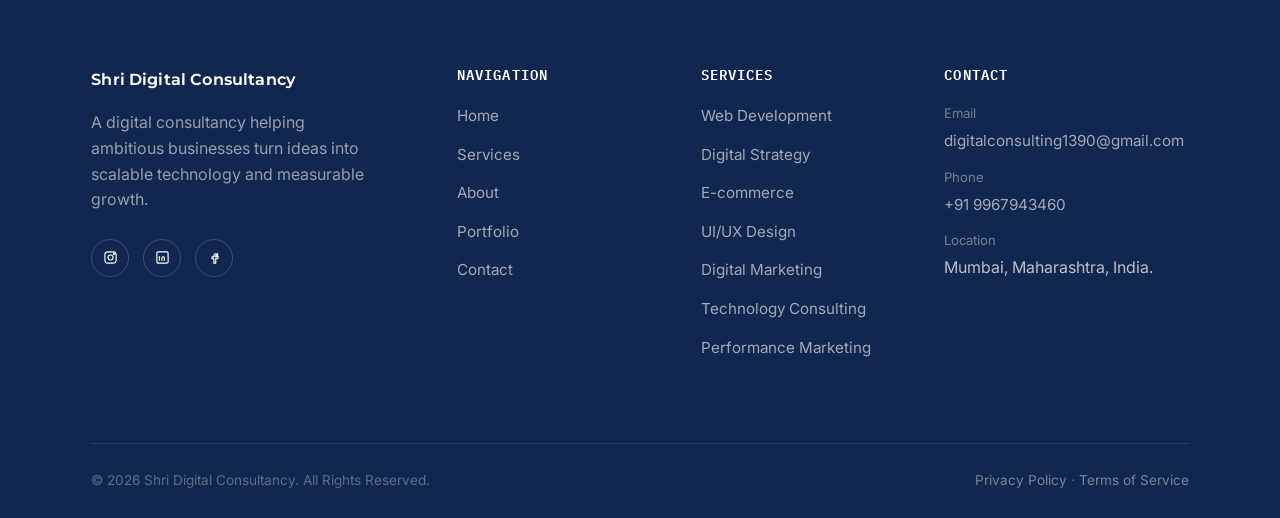
==== commit 39a11dfb: "Update website" ====
--- a/about.html
+++ b/about.html
@@ -237,7 +237,7 @@
       </div>
     </div>
     <div class="footer-bottom">
-      <p>© 2026 Shree Digital Consultancy. All Rights Reserved.</p>
+      <p>© 2026 Shri Digital Consultancy. All Rights Reserved.</p>
       <p><a href="contact.html">Privacy Policy</a> · <a href="contact.html">Terms of Service</a></p>
     </div>
   </div>
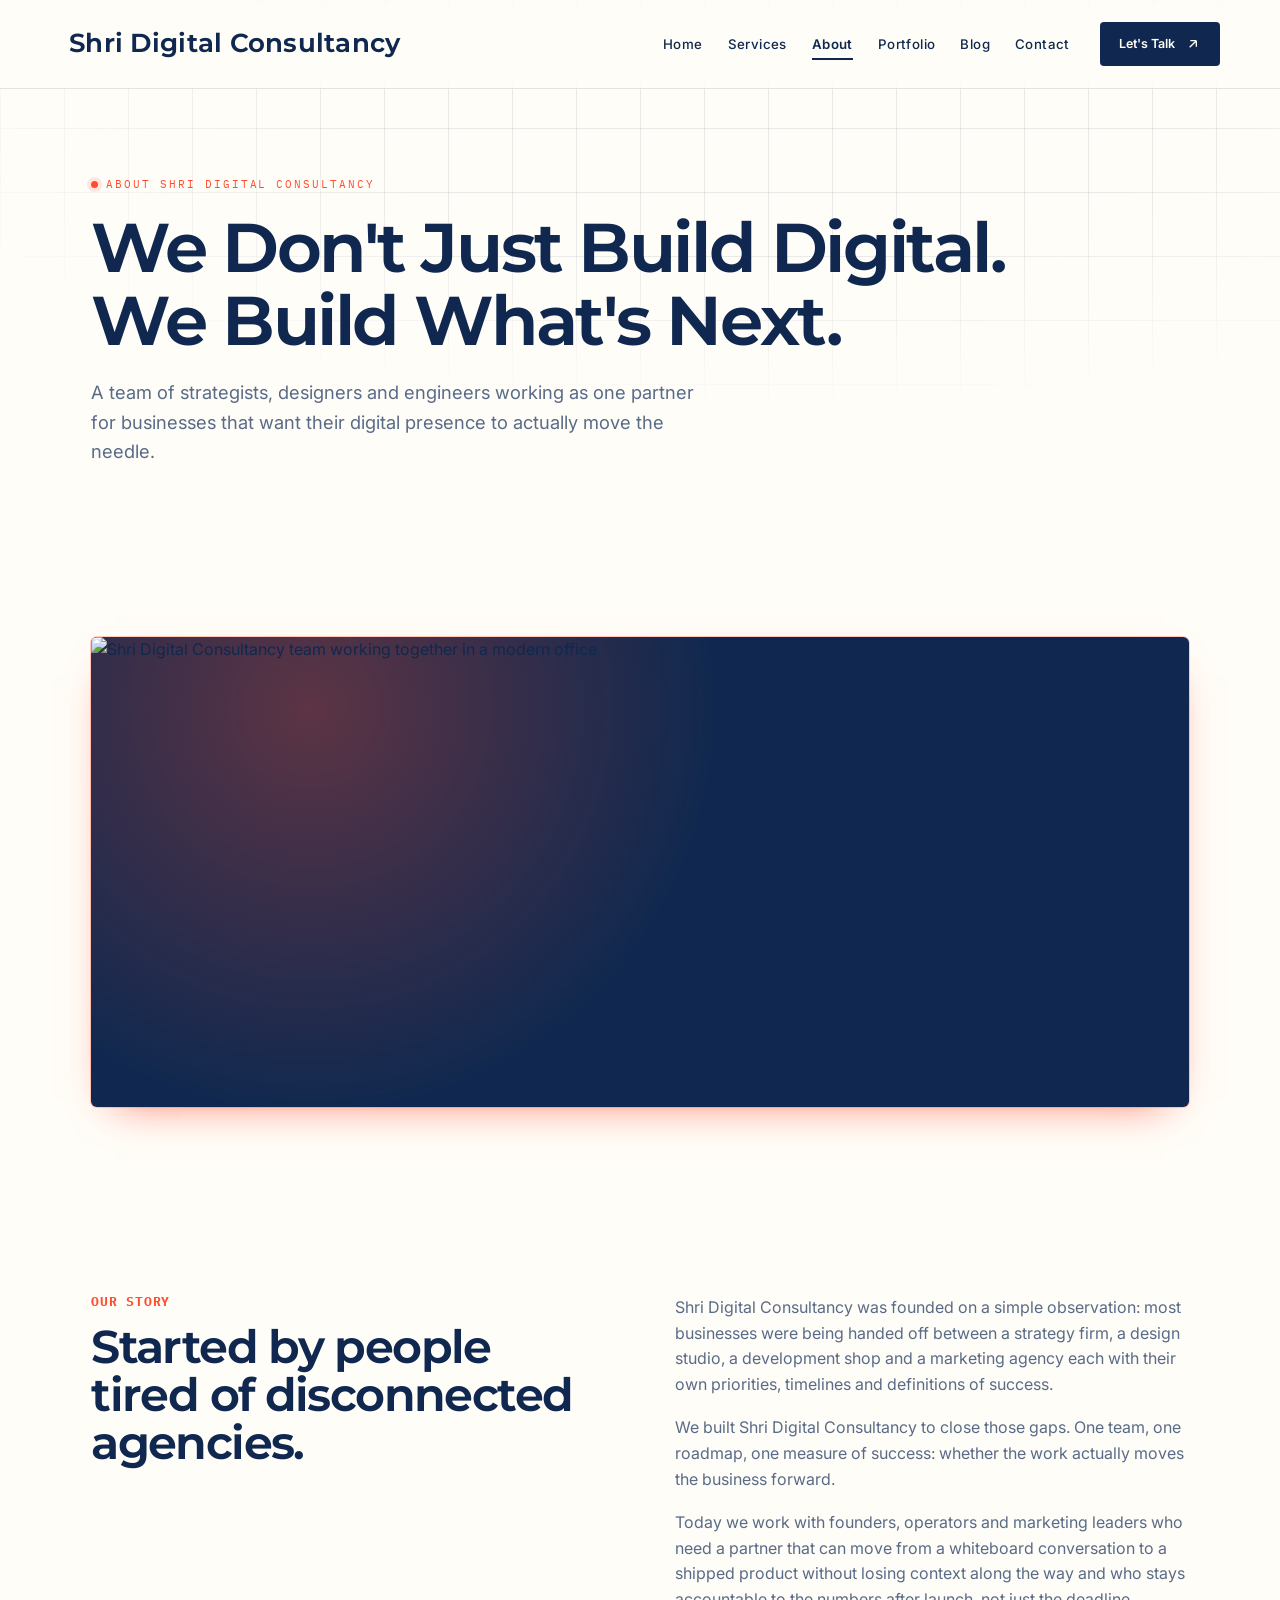
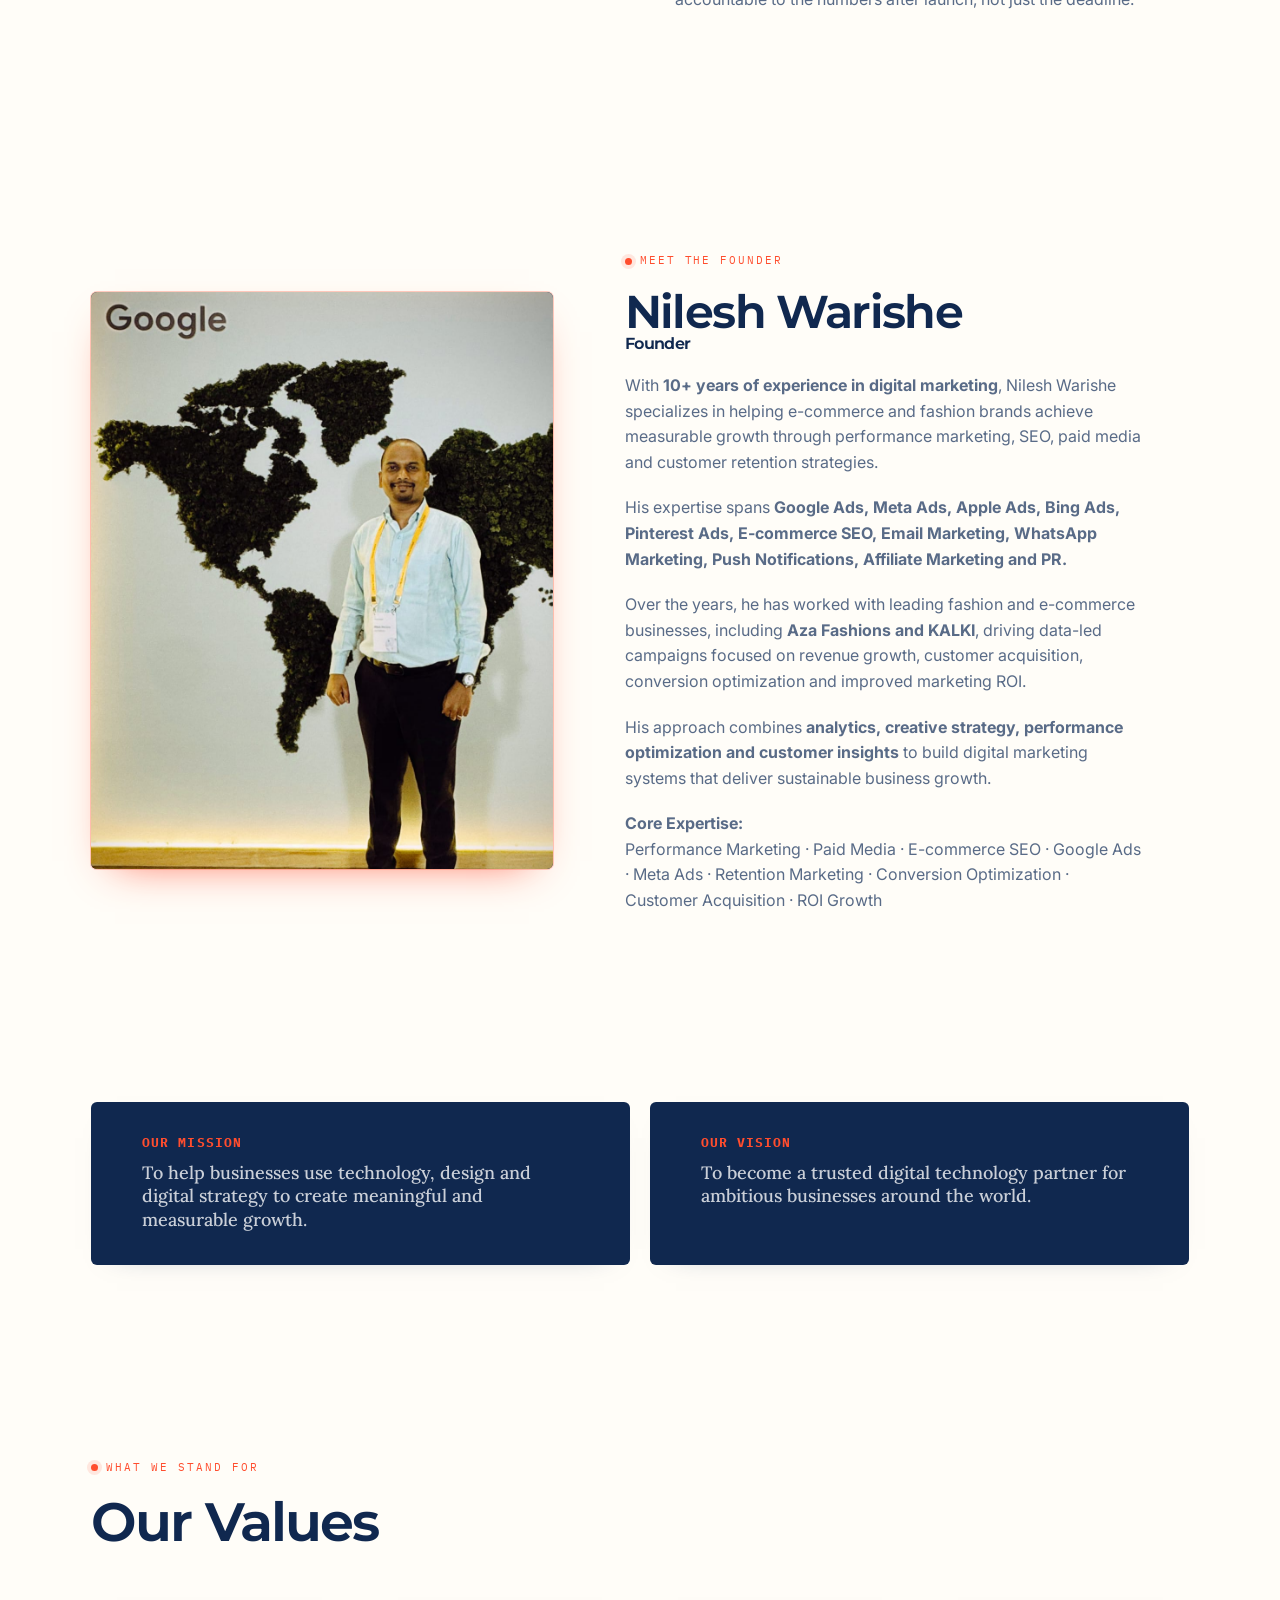
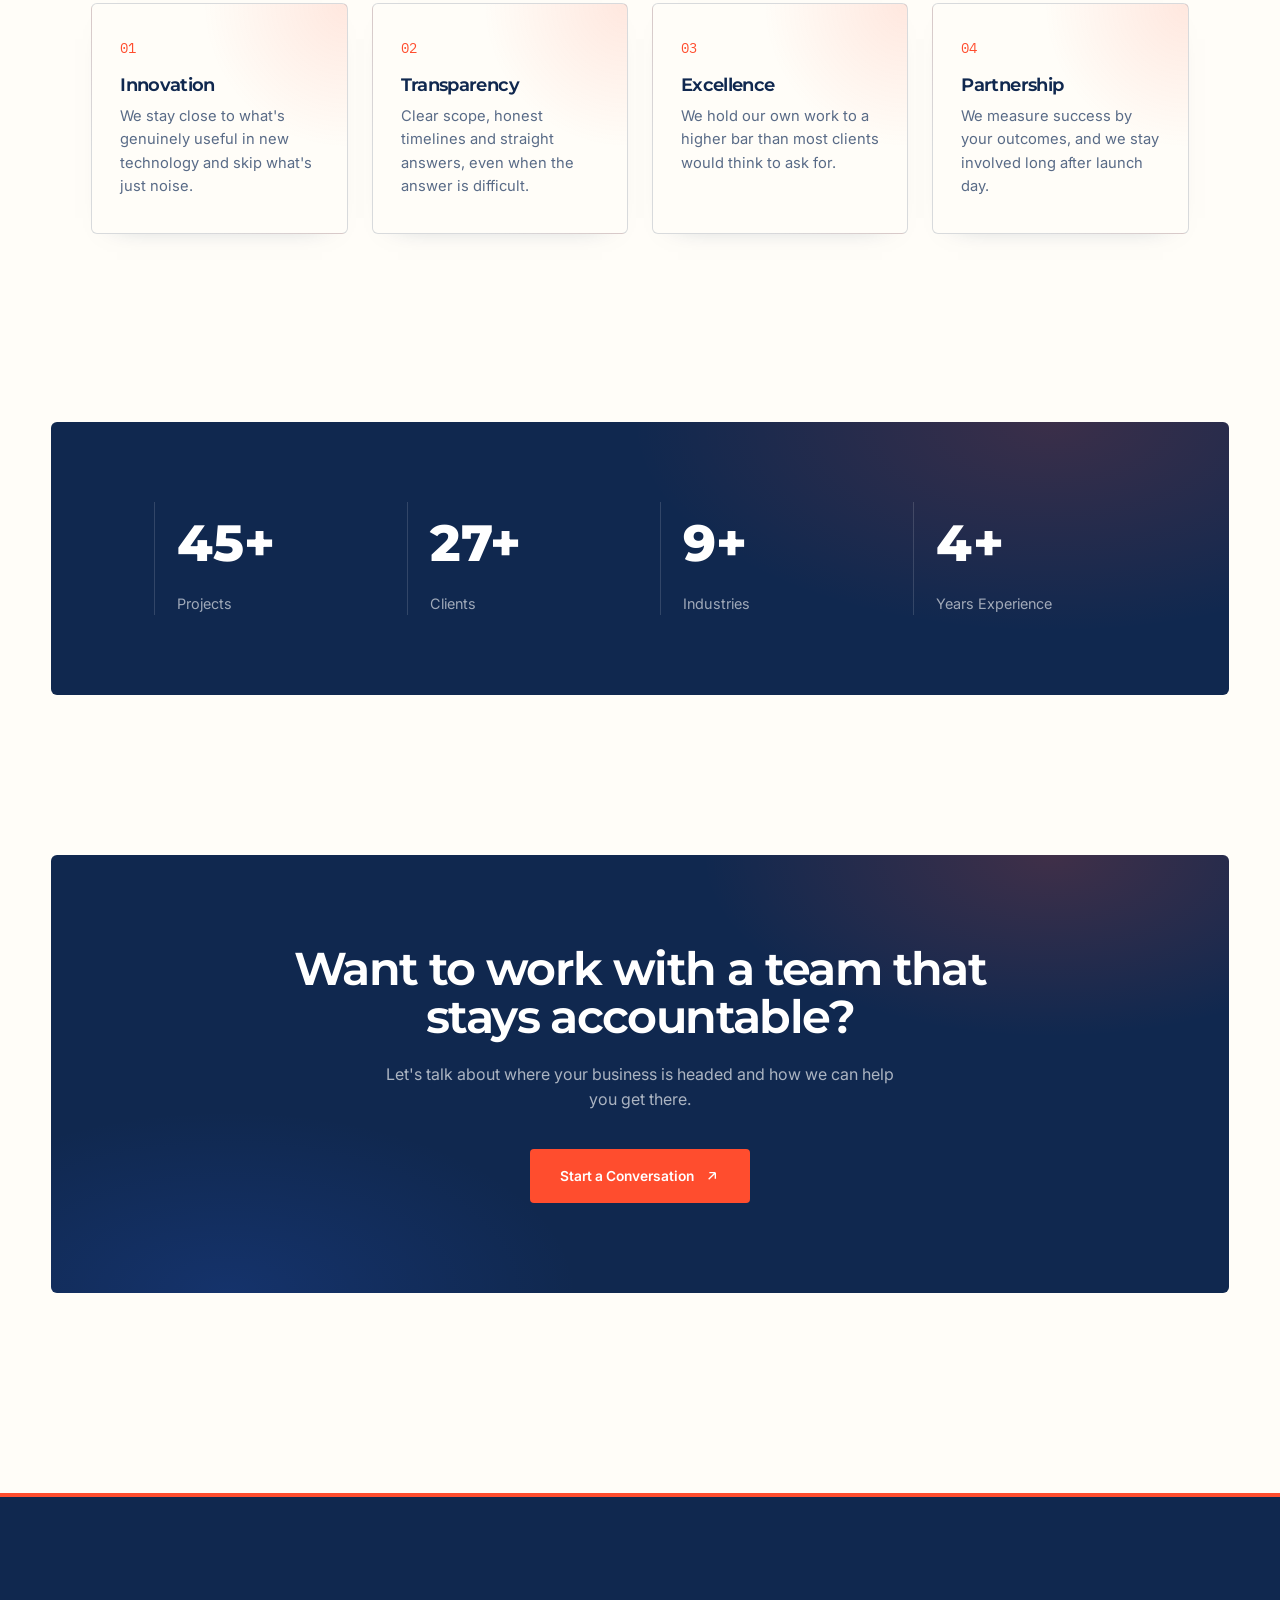
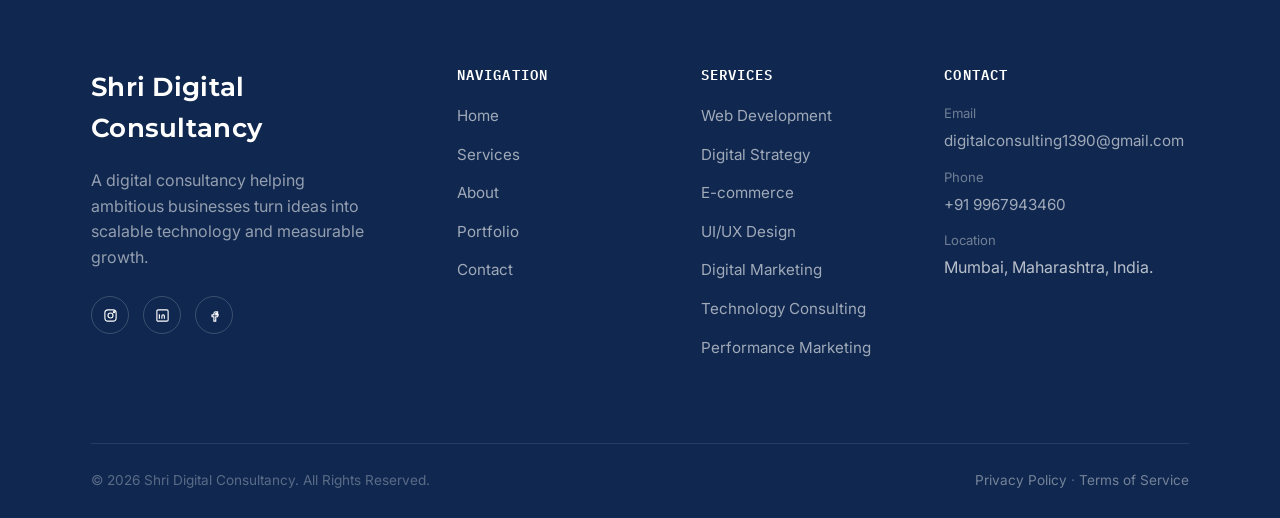
==== commit 19fb09a3: "Update website" ====
--- a/about.html
+++ b/about.html
@@ -18,7 +18,7 @@
 
 <header class="site-header">
   <div class="container header-inner">
-    <a href="index.html" class="logo">Shri Digital Consultancy</a>
+    <a href="index.html" class="logo" style="font-size: 26px;">Shri Digital Consultancy</a>
     <nav class="nav-desktop" aria-label="Primary">
       <ul class="nav-links">
         <li><a href="index.html">Home</a></li>
@@ -196,7 +196,7 @@
   <div class="container">
     <div class="footer-top">
       <div class="footer-brand">
-        <a href="index.html" class="logo">Shri Digital Consultancy</a>
+        <a href="index.html" class="logo" style="font-size: 26px;">Shri Digital Consultancy</a>
         <p>A digital consultancy helping ambitious businesses turn ideas into scalable technology and measurable growth.</p>
         <div class="footer-social">
           <a href="#" aria-label="Instagram"><svg viewBox="0 0 24 24" fill="none" stroke="currentColor" stroke-width="1.8"><rect x="3" y="3" width="18" height="18" rx="5"/><circle cx="12" cy="12" r="4"/><circle cx="17.5" cy="6.5" r="1"/></svg></a>
--- a/style.css
+++ b/style.css
@@ -180,10 +180,13 @@
   top:0;left:0;right:0;
   z-index:1000;
   padding:14px var(--gutter);
+  background:rgba(255,255,255,.78);
+  backdrop-filter:blur(18px) saturate(140%);
+  -webkit-backdrop-filter:blur(18px) saturate(140%);
   transition:padding var(--dur-fast) var(--ease), background var(--dur-fast) var(--ease), box-shadow var(--dur-fast) var(--ease), border-color var(--dur-fast);
   border-bottom:1px solid rgba(16,40,79,.12);
 }
-.site-header::before{content:'';position:absolute;inset:0;background:rgba(255,255,255,.82);backdrop-filter:blur(14px) saturate(140%);-webkit-backdrop-filter:blur(14px) saturate(140%);z-index:-1;}
+.site-header::before{content:none;}
 .site-header.is-scrolled{
   padding:10px var(--gutter);
   border-bottom-color:var(--border);
@@ -194,12 +197,14 @@
   align-items:center;
   justify-content:space-between;
   gap:28px;
+  width:100%;
+  max-width:none;
   min-height:58px;
   padding:7px 10px 7px 18px;
-  border:1px solid rgba(16,40,79,.14);
-  border-radius:16px;
-  background:rgba(255,255,255,.92);
-  box-shadow:0 12px 30px -26px var(--primary);
+  border:0;
+  border-radius:0;
+  background:transparent;
+  box-shadow:none;
 }
 .logo{
   font-family:var(--font-display);
@@ -603,7 +608,7 @@
 .marquee-track{
   display:flex;
   width:max-content;
-  gap:60px;
+  gap:36px;
   animation:marquee 60s linear infinite;
   align-items:center;
 }
@@ -1863,9 +1868,8 @@
 }
 body{background:var(--secondary);color:var(--text);}
 h1,h2,h3,h4{font-weight:650;letter-spacing:-.035em;}
-.site-header{padding:16px var(--gutter);border-bottom:0;}
-.site-header::before{background:rgba(255,253,248,.84);backdrop-filter:blur(18px) saturate(120%);}
-.header-inner{min-height:56px;padding:6px 9px 6px 18px;border:1px solid rgba(16,40,79,.16);border-radius:6px;background:rgba(255,253,248,.9);box-shadow:0 12px 28px -24px rgba(16,40,79,.42);}
+.site-header{padding:16px var(--gutter);border-bottom:1px solid rgba(16,40,79,.12);background:rgba(255,253,248,.78);backdrop-filter:blur(18px) saturate(120%);-webkit-backdrop-filter:blur(18px) saturate(120%);}
+.header-inner{min-height:56px;padding:6px 9px 6px 18px;border:0;border-radius:0;background:transparent;box-shadow:none;}
 .logo{font-size:1rem;font-weight:650;letter-spacing:.01em;}
 .nav-links{gap:25px;}
 .nav-links a{font-size:.83rem;letter-spacing:.03em;}
@@ -1896,7 +1900,7 @@
 .footer-top{padding-top:70px;}
 
 /* Homepage 3D stage */
-.hero3d{position:relative;min-height:min(820px,100svh);margin-top:90px;overflow:hidden;background:linear-gradient(120deg,#10284f 0%,#214c82 54%,#356ea5 100%);color:#fffdf8;isolation:isolate;}
+.hero3d{position:relative;min-height:min(820px,100svh);margin-top:0;overflow:hidden;background:linear-gradient(120deg,#10284f 0%,#214c82 54%,#356ea5 100%);color:#fffdf8;isolation:isolate;}
 #hero3d-canvas{position:absolute;inset:0;width:100%;height:100%;z-index:0;}
 .hero3d::before{content:'';position:absolute;inset:0;z-index:0;pointer-events:none;background:radial-gradient(circle at 73% 48%,rgba(116,217,207,.24),transparent 25%),radial-gradient(circle at 92% 15%,rgba(255,77,46,.24),transparent 22%),linear-gradient(90deg,rgba(16,40,79,.74),rgba(16,40,79,.08) 72%);}
 .hero3d-glow{position:absolute;right:16%;top:16%;width:28vw;height:28vw;z-index:0;border-radius:50%;background:rgba(255,77,46,.1);filter:blur(60px);pointer-events:none;}
@@ -1918,7 +1922,7 @@
 .hero3d-scroll i{width:1px;height:64px;background:linear-gradient(#ff8b72,transparent);}
 
 @media (max-width:760px){
-  .hero3d{min-height:700px;margin-top:76px;}
+  .hero3d{min-height:700px;margin-top:0;}
   .hero3d-inner{align-items:flex-end;padding-bottom:100px;}
   .hero3d-copy h1{font-size:clamp(3.7rem,17vw,6rem);}
   .hero3d-lede{max-width:320px;font-size:.96rem;}
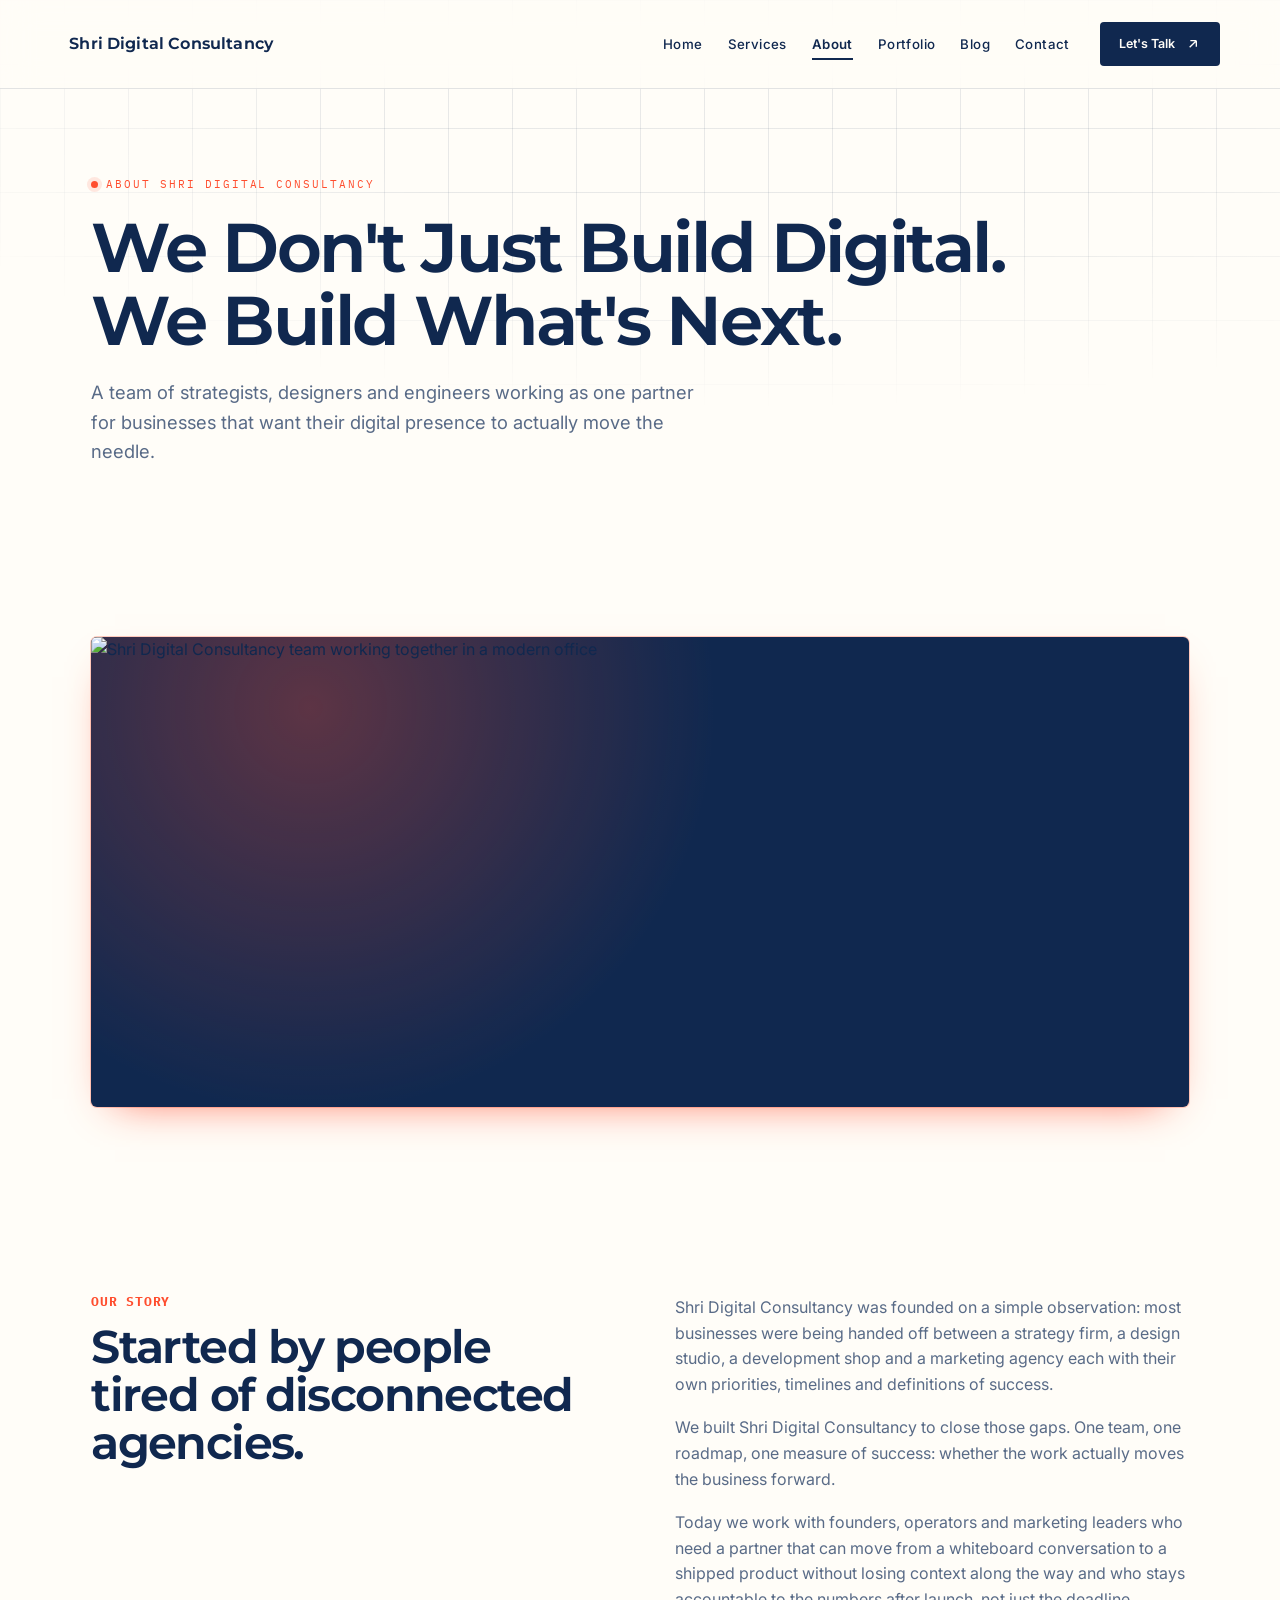
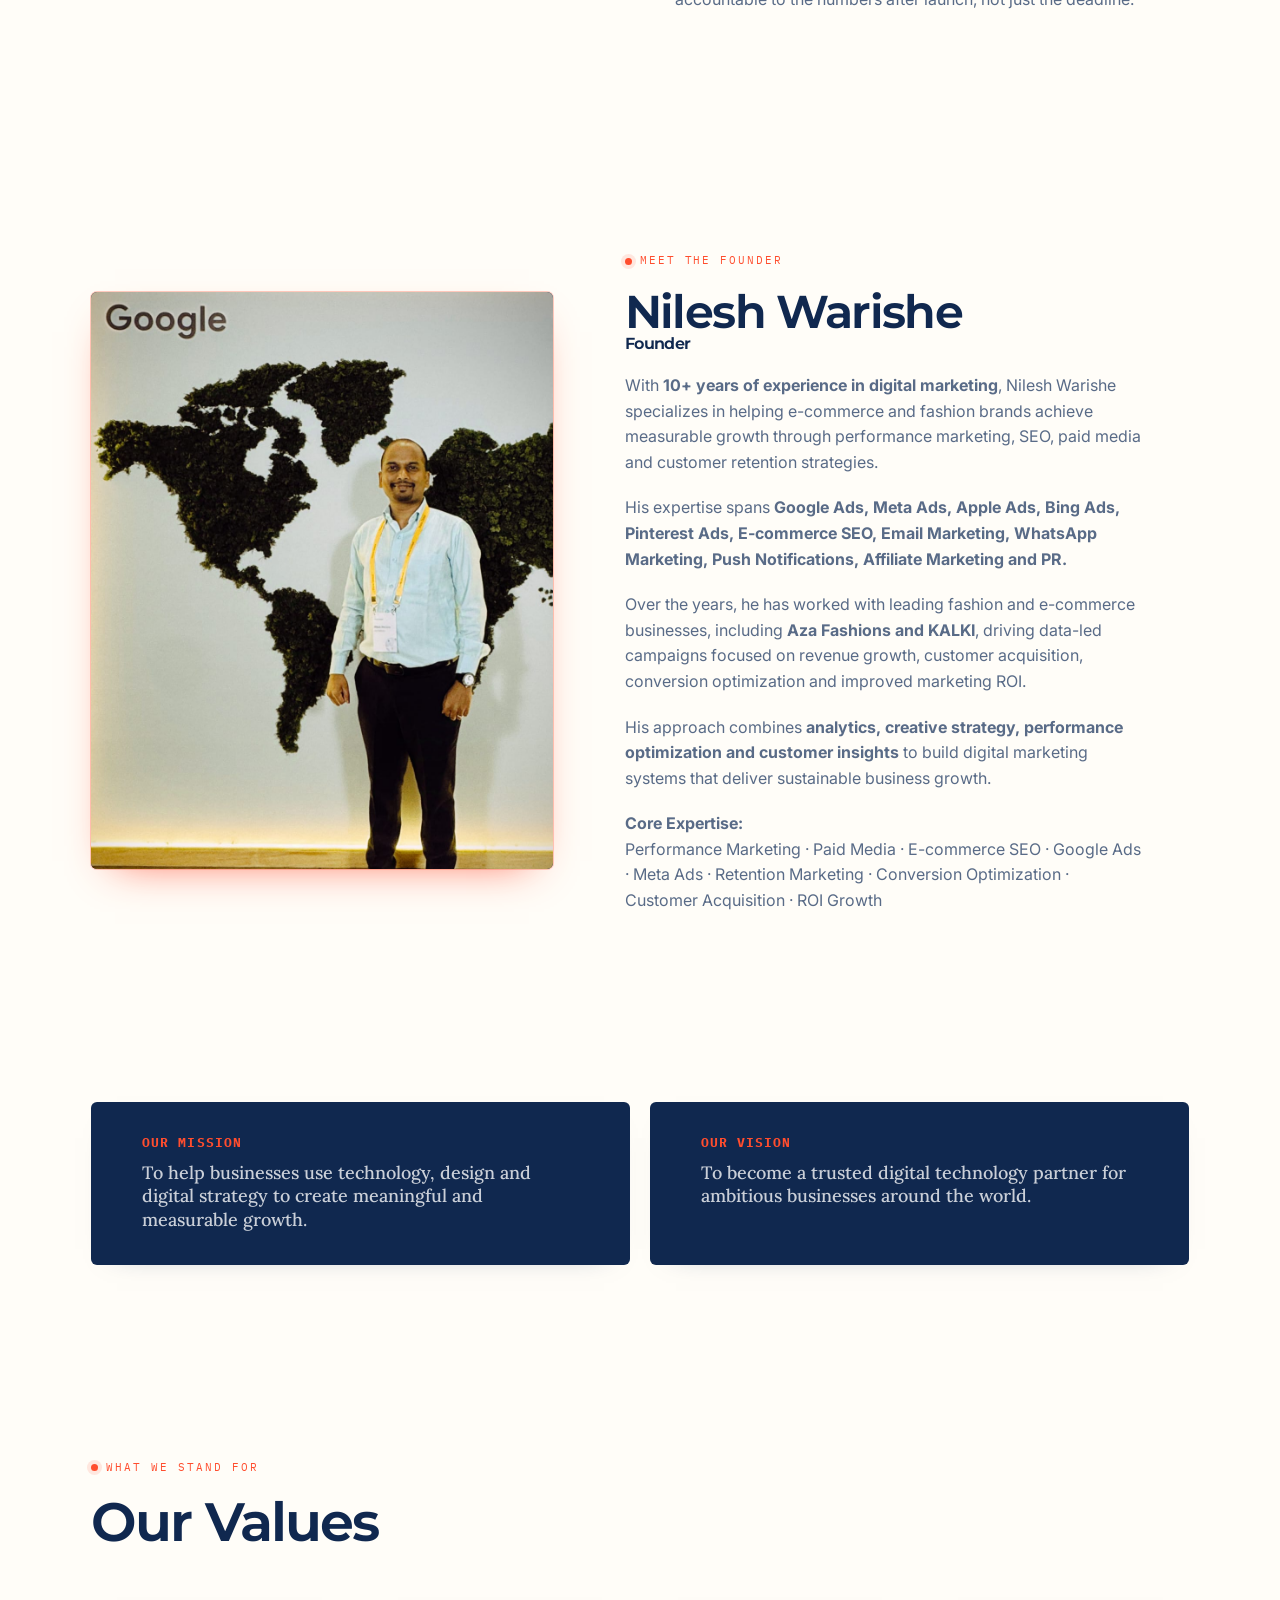
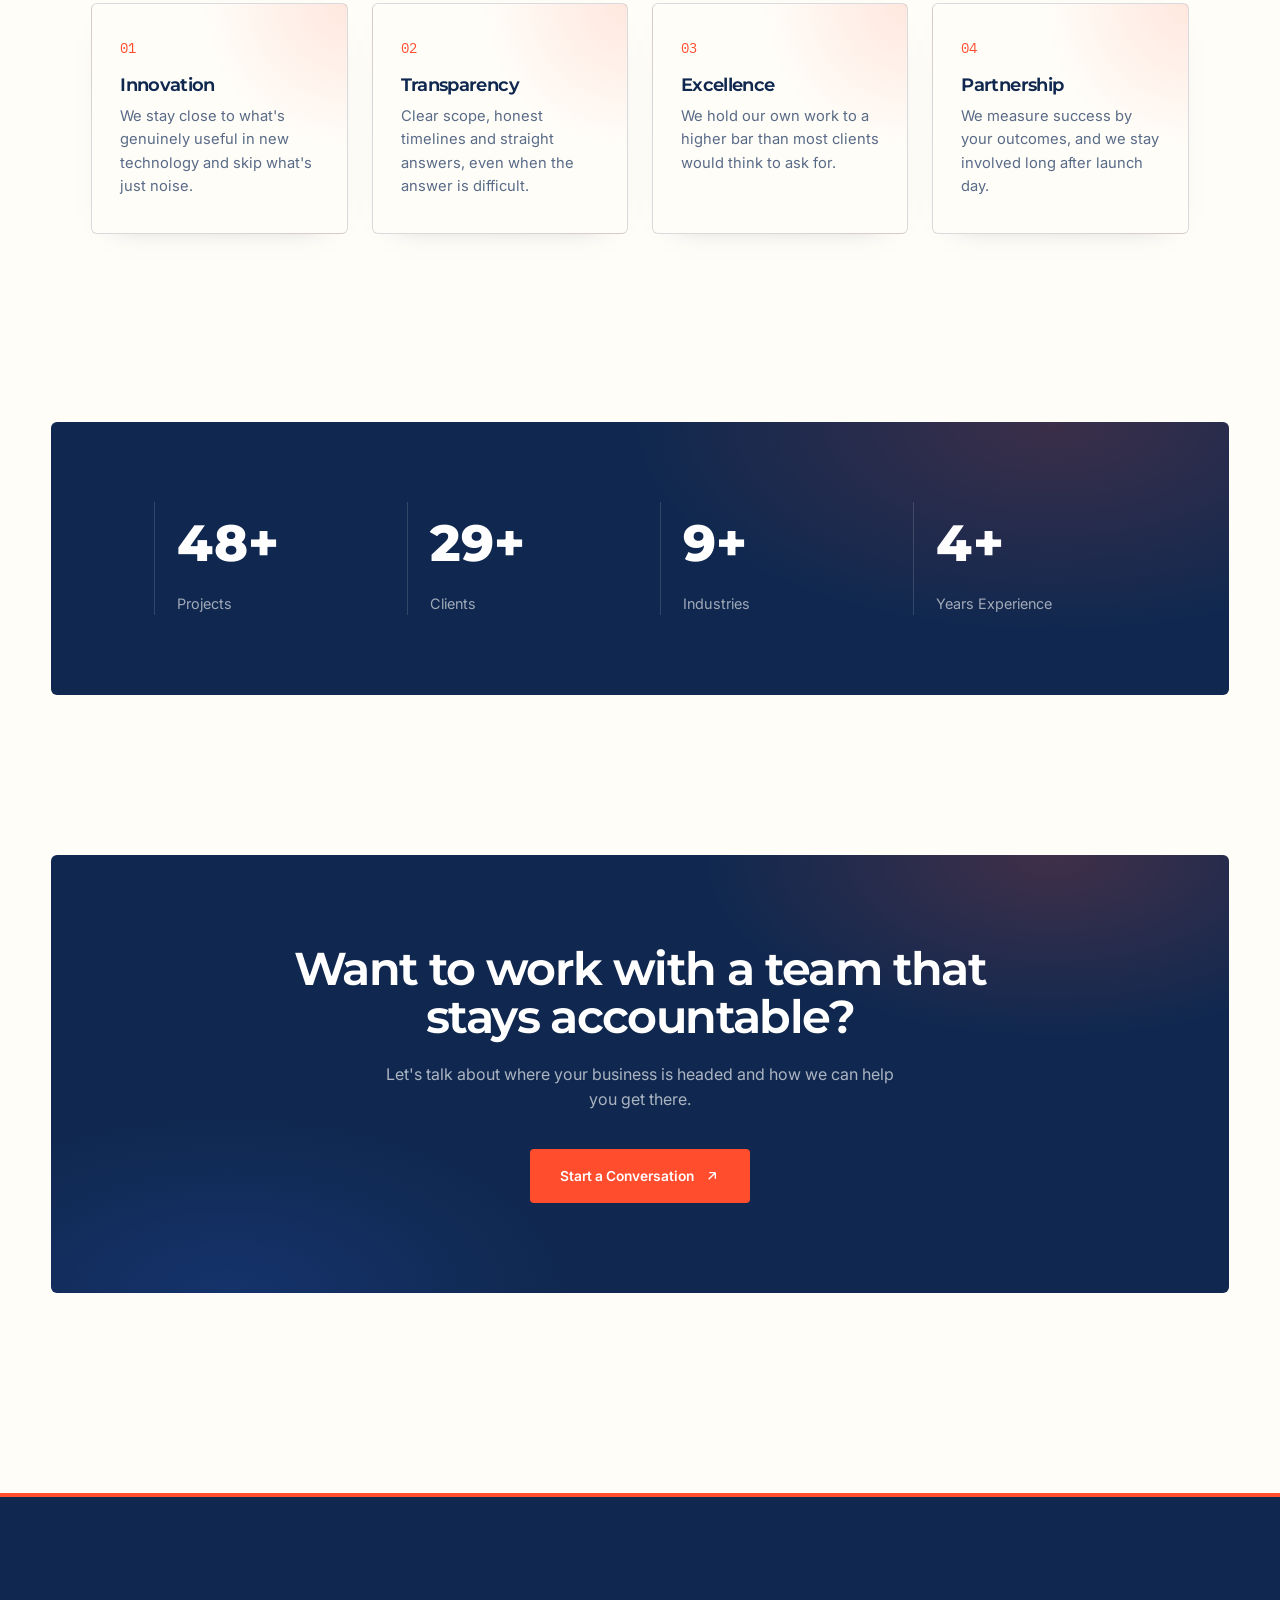
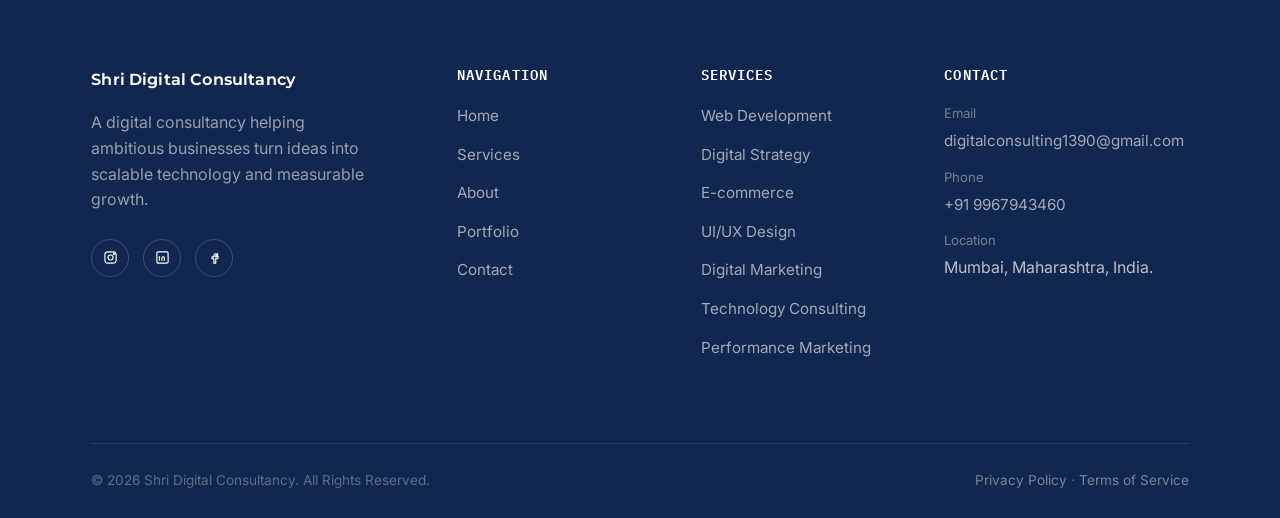
==== commit fdf813a4: "Update website" ====
--- a/about.html
+++ b/about.html
@@ -18,7 +18,7 @@
 
 <header class="site-header">
   <div class="container header-inner">
-    <a href="index.html" class="logo" style="font-size: 26px;">Shri Digital Consultancy</a>
+    <a href="index.html" class="logo">Shri Digital Consultancy</a>
     <nav class="nav-desktop" aria-label="Primary">
       <ul class="nav-links">
         <li><a href="index.html">Home</a></li>
@@ -196,7 +196,7 @@
   <div class="container">
     <div class="footer-top">
       <div class="footer-brand">
-        <a href="index.html" class="logo" style="font-size: 26px;">Shri Digital Consultancy</a>
+        <a href="index.html" class="logo">Shri Digital Consultancy</a>
         <p>A digital consultancy helping ambitious businesses turn ideas into scalable technology and measurable growth.</p>
         <div class="footer-social">
           <a href="#" aria-label="Instagram"><svg viewBox="0 0 24 24" fill="none" stroke="currentColor" stroke-width="1.8"><rect x="3" y="3" width="18" height="18" rx="5"/><circle cx="12" cy="12" r="4"/><circle cx="17.5" cy="6.5" r="1"/></svg></a>
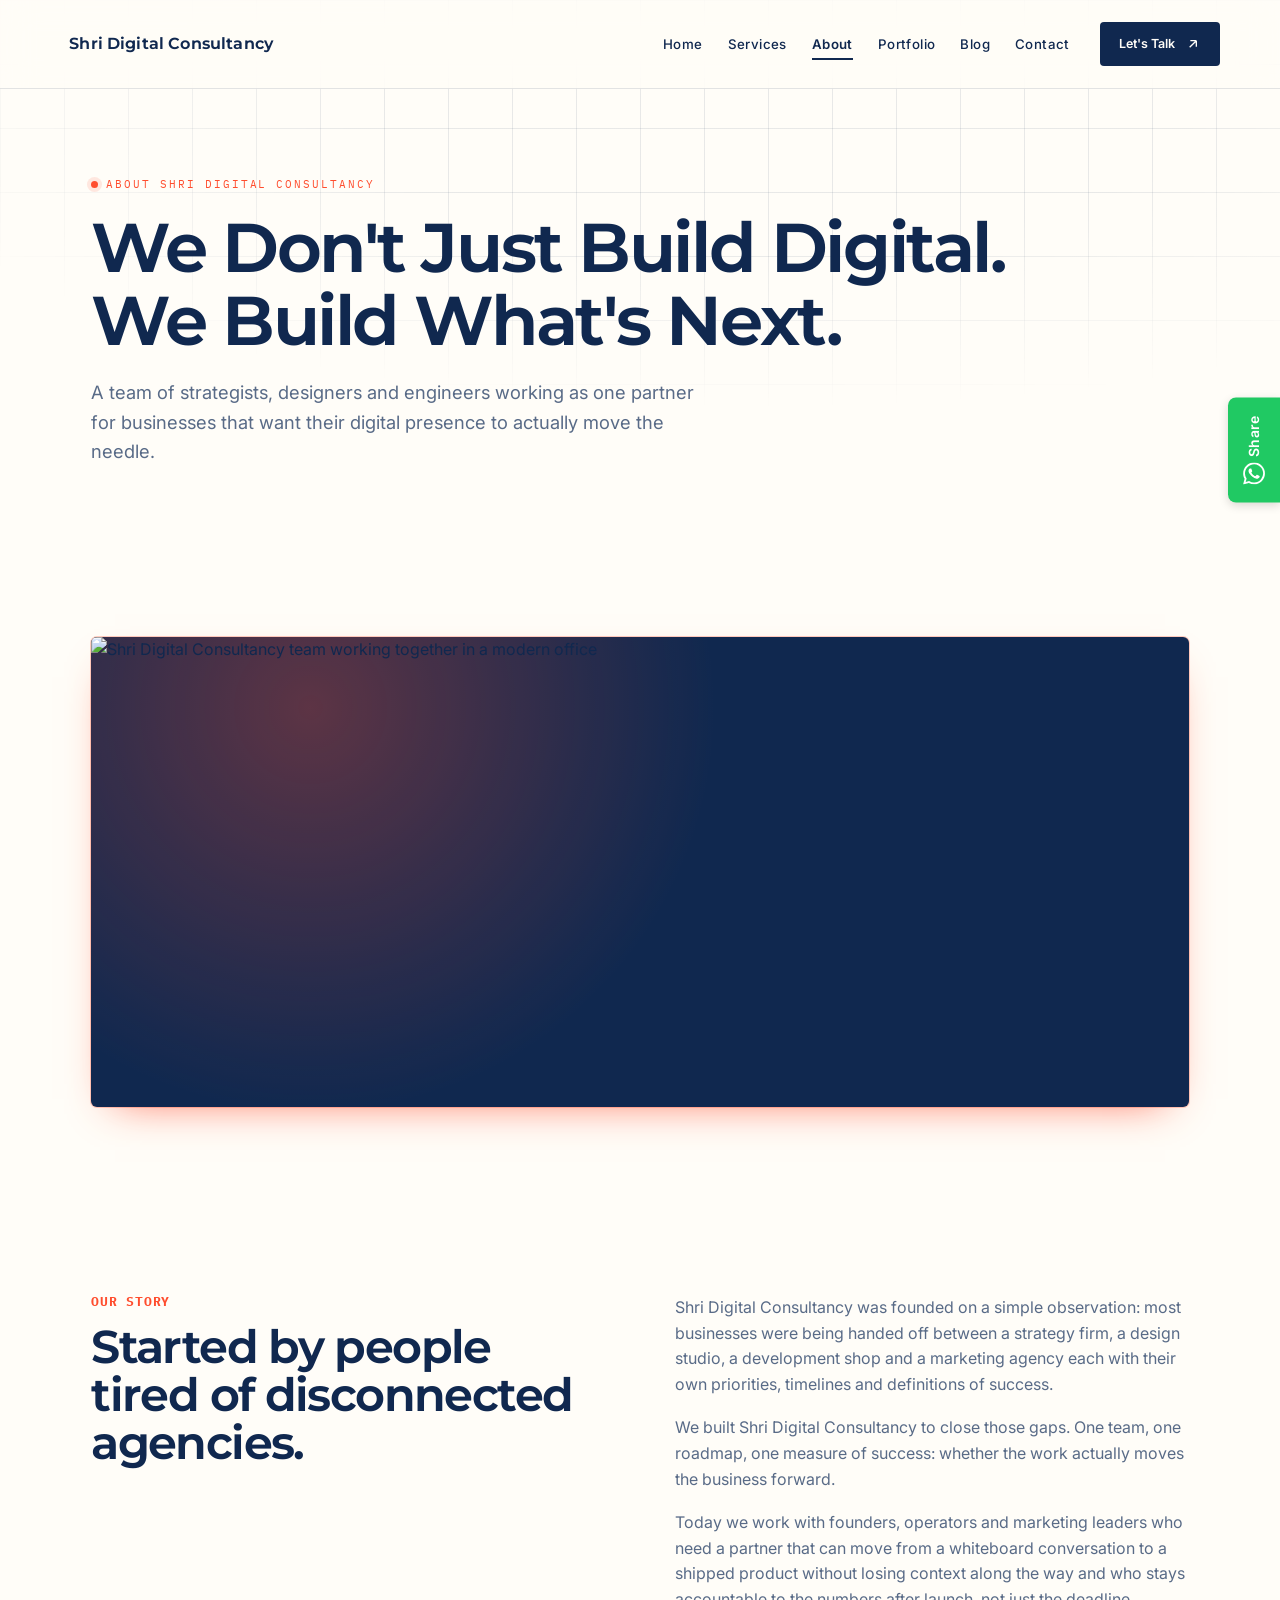
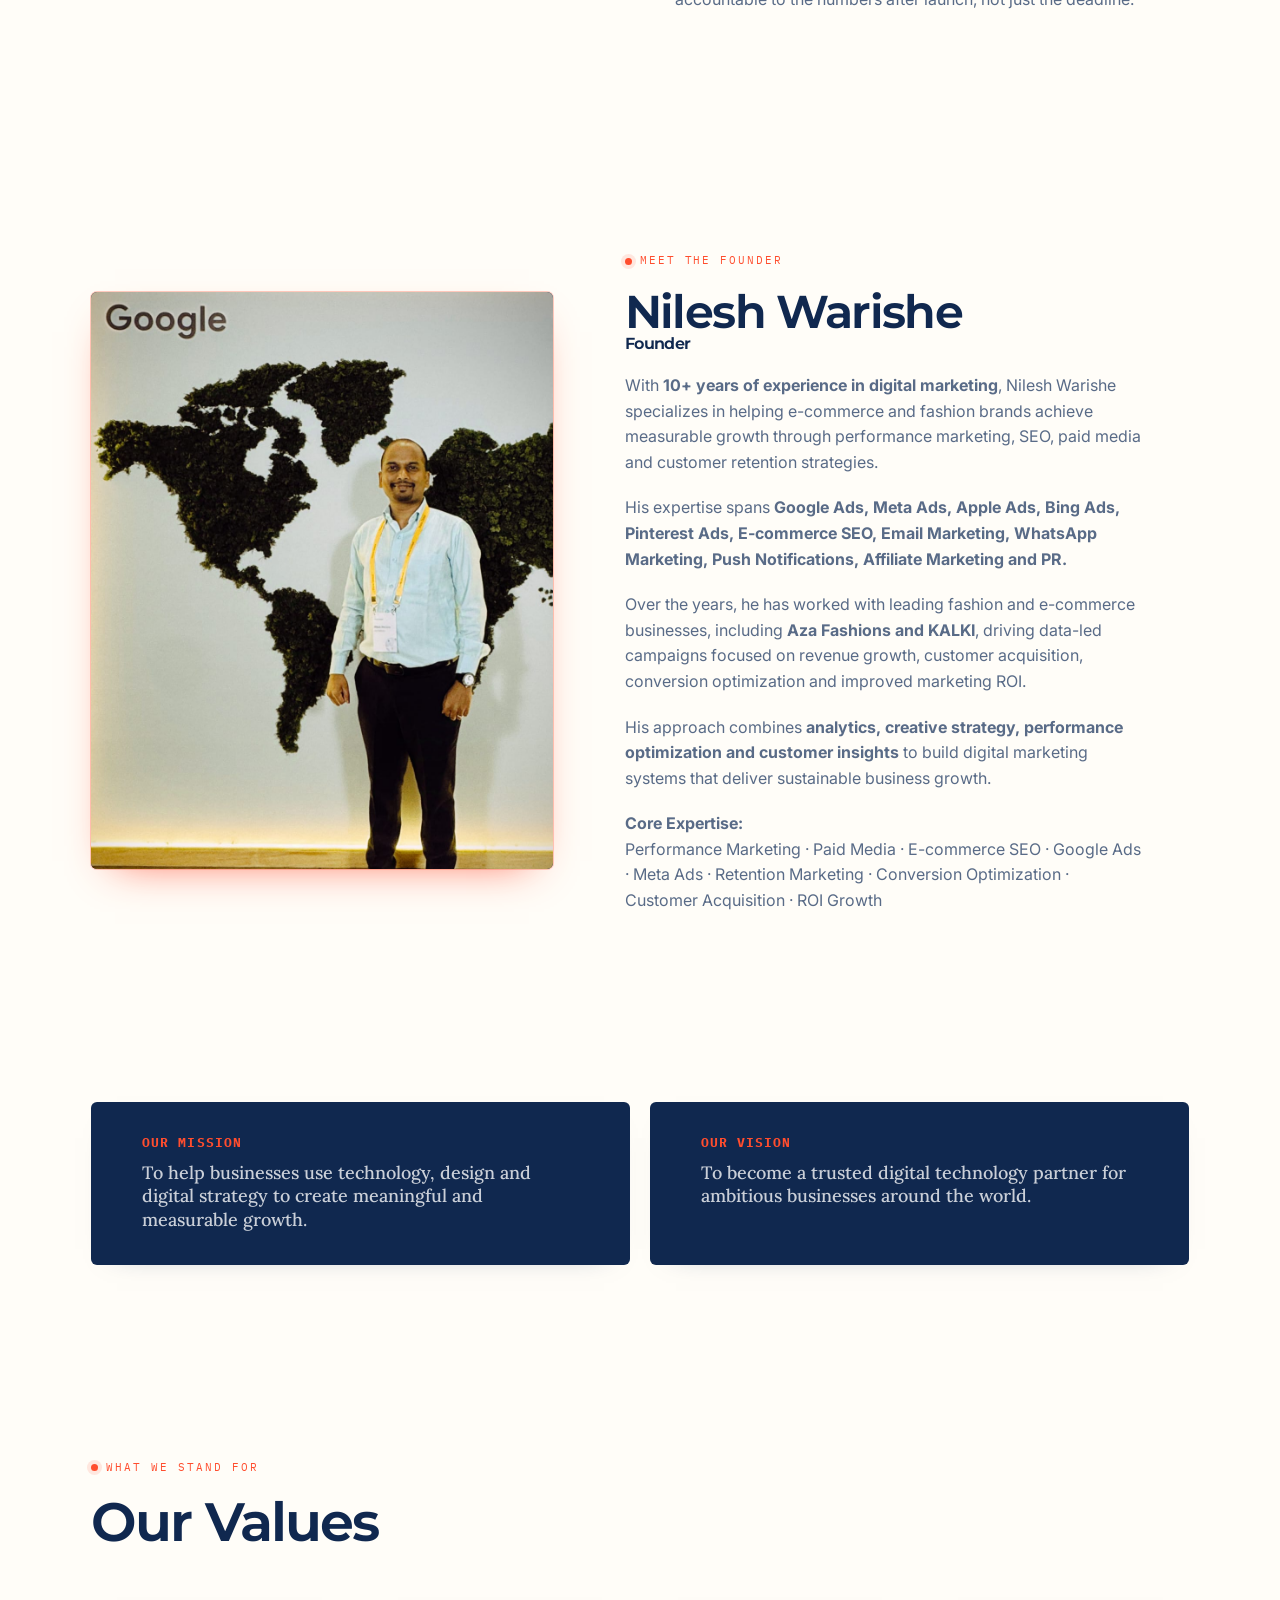
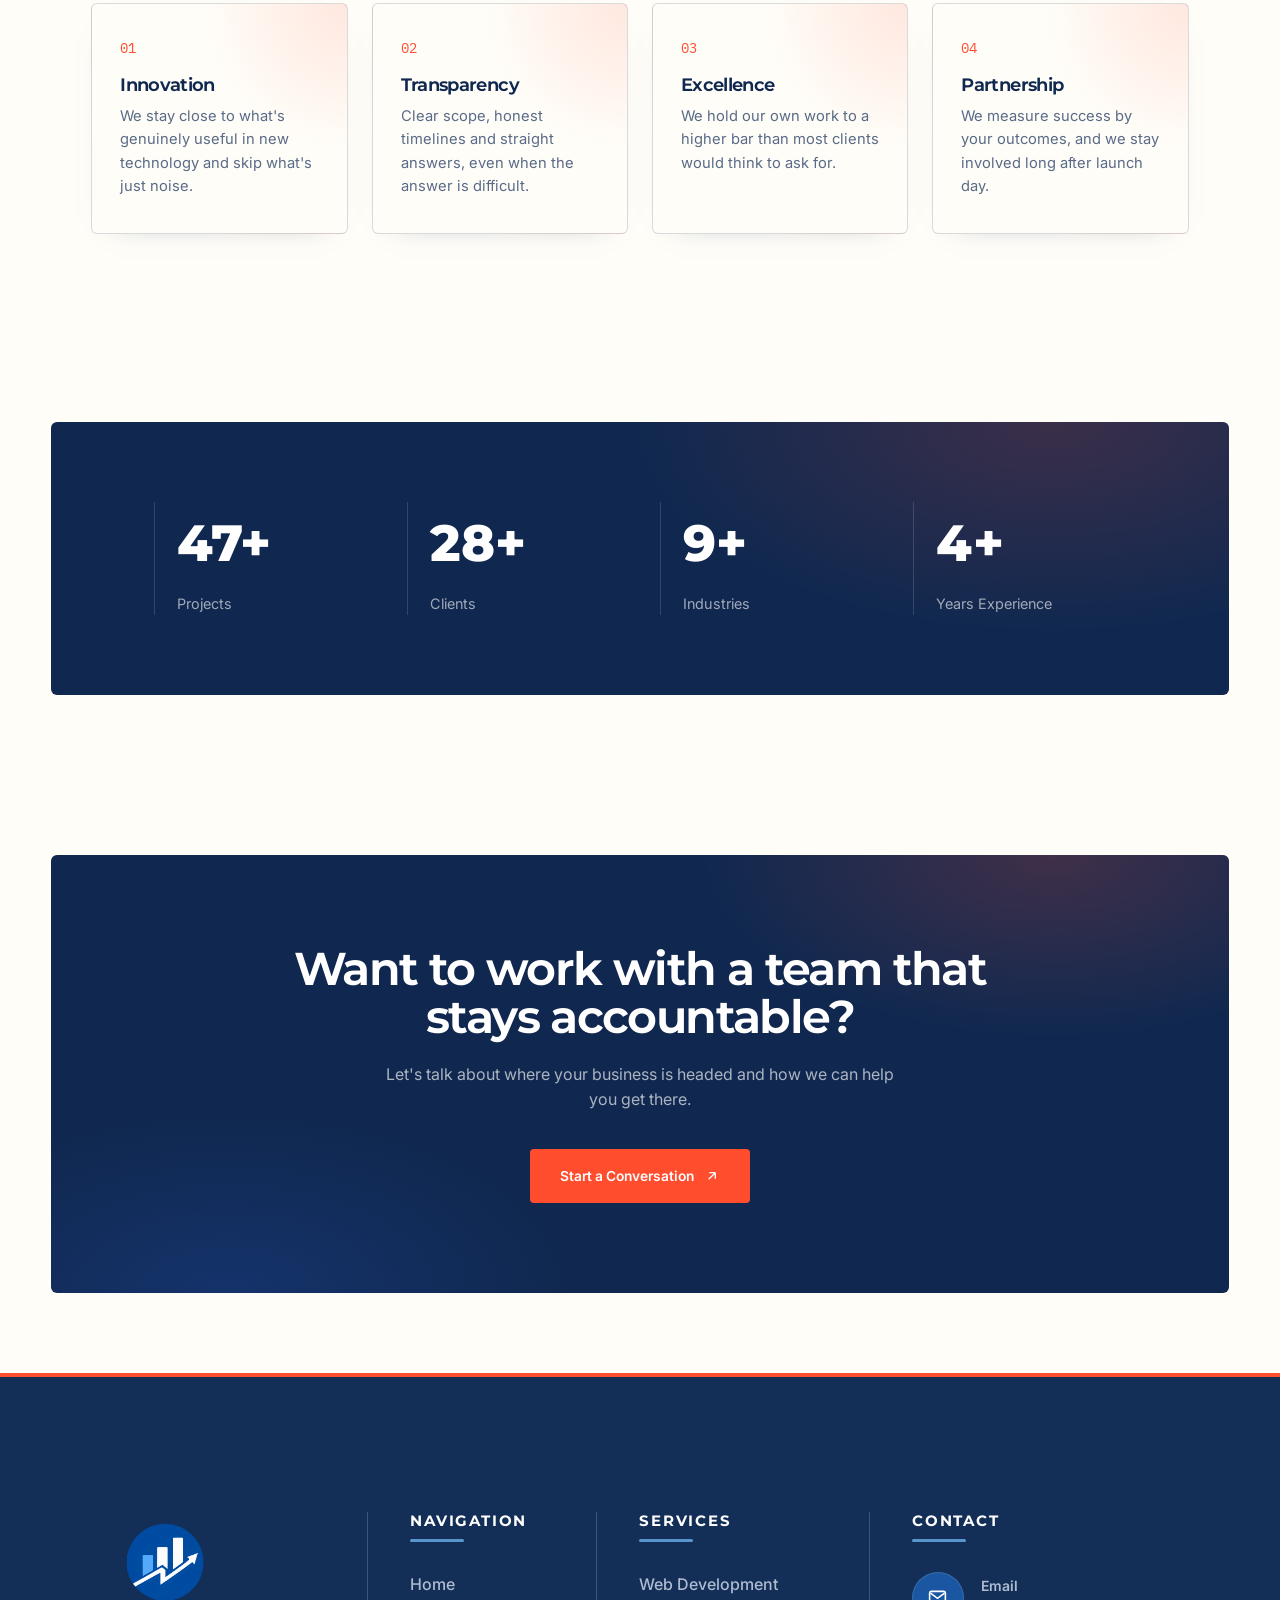
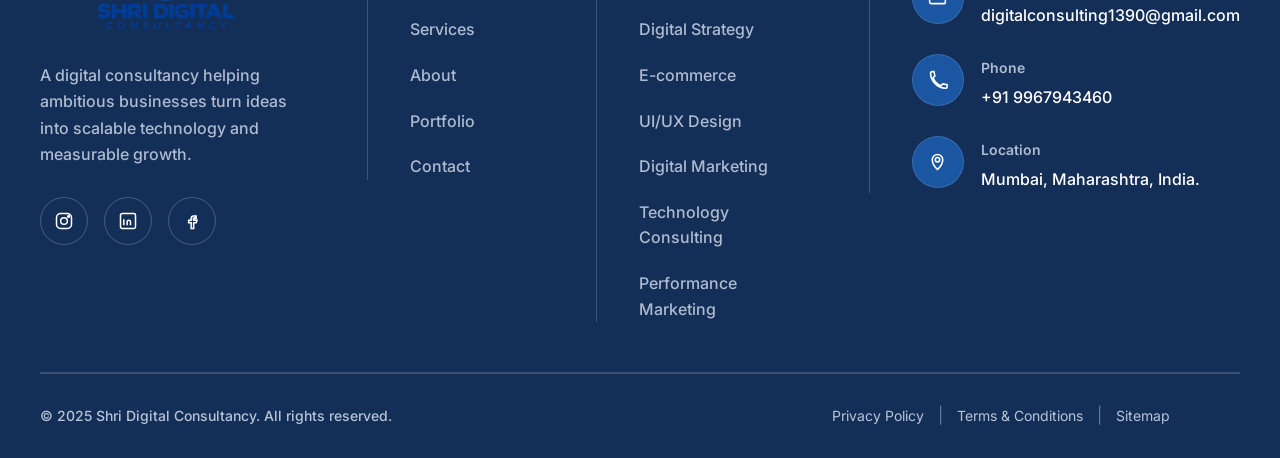
==== commit b8d7f1dd: "Update website" ====
--- a/about.html
+++ b/about.html
@@ -3,14 +3,15 @@
 <head>
 <meta charset="UTF-8">
 <meta name="viewport" content="width=device-width, initial-scale=1.0">
-<title>About Us  Shri Digital Consultancy Digital Consultancy</title>
-<meta name="description" content="Learn about Shri Digital Consultancy  our story, mission, vision, values and the team behind our digital consultancy work.">
+<title>About Shri Digital Consultancy | Digital Growth Partner</title>
+<meta name="description" content="Meet Shri Digital Consultancy and founder Nilesh Warishe. Discover our expertise in digital marketing, SEO, paid media, eCommerce and technology solutions.">
 <meta property="og:title" content="About Us  Shri Digital Consultancy Digital Consultancy">
 <meta property="og:description" content="We don't just build digital. We build what's next.">
 <meta property="og:type" content="website">
 <link rel="preconnect" href="https://fonts.googleapis.com">
 <link rel="preconnect" href="https://fonts.gstatic.com" crossorigin>
 <link href="https://fonts.googleapis.com/css2?family=IBM+Plex+Mono:wght@500;600&family=Inter:wght@400;500;600;700&family=Lora:ital,wght@0,500;0,600;1,500;1,600&family=Montserrat:wght@500;600;700;800&display=swap" rel="stylesheet">
+<link rel="icon" type="image/svg+xml" href="assets/logos/shri-digital-favicon.svg">
 <link rel="stylesheet" href="style.css">
 <script src="script.js" defer></script>
 </head>
@@ -18,10 +19,10 @@
 
 <header class="site-header">
   <div class="container header-inner">
-    <a href="index.html" class="logo">Shri Digital Consultancy</a>
+    <a href="/" class="logo">Shri Digital Consultancy</a>
     <nav class="nav-desktop" aria-label="Primary">
       <ul class="nav-links">
-        <li><a href="index.html">Home</a></li>
+        <li><a href="/">Home</a></li>
         <li><a href="services.html">Services</a><div class="services-menu"><a href="services.html#digital-strategy">Digital Strategy</a><a href="services.html#web-development">Web Development</a><a href="services.html#ecommerce-development">E-commerce Development</a><a href="services.html#ui-ux-design">UI/UX Design</a><a href="services.html#digital-marketing">Digital Marketing</a><a href="services.html#technology-consulting">Technology Consulting</a><a href="services.html#performance-marketing">Performance Marketing</a><a href="services.html#app-design-development">App Design & Development</a><a href="services.html#performance-marketing">Affiliate Marketing</a><a href="services.html#performance-marketing">Influencer Marketing</a><a href="services.html#performance-marketing">PR Marketing</a><a href="services.html#newspaper-banner-ads">Newspaper & Banner Ads</a></div></li>
         <li><a href="about.html">About</a></li>
         <li><a href="portfolio.html">Portfolio</a></li>
@@ -192,54 +193,369 @@
 
 </main>
 
-<footer class="site-footer">
-  <div class="container">
-    <div class="footer-top">
-      <div class="footer-brand">
-        <a href="index.html" class="logo">Shri Digital Consultancy</a>
-        <p>A digital consultancy helping ambitious businesses turn ideas into scalable technology and measurable growth.</p>
-        <div class="footer-social">
-          <a href="#" aria-label="Instagram"><svg viewBox="0 0 24 24" fill="none" stroke="currentColor" stroke-width="1.8"><rect x="3" y="3" width="18" height="18" rx="5"/><circle cx="12" cy="12" r="4"/><circle cx="17.5" cy="6.5" r="1"/></svg></a>
-<a href="https://www.linkedin.com/in/nilesh-warishe-a47a0327/" aria-label="LinkedIn"><svg viewBox="0 0 24 24" fill="none" stroke="currentColor" stroke-width="1.8"><rect x="3" y="3" width="18" height="18" rx="2"/><path d="M7 10v7M7 7v.01M11 17v-4a2 2 0 014 0v4M11 13v4"/></svg></a>
-          <a href="#" aria-label="Facebook"><svg viewBox="0 0 24 24" fill="none" stroke="currentColor" stroke-width="1.8"><path d="M14 9h3V6h-3a3 3 0 00-3 3v2H8v3h3v7h3v-7h3l1-3h-4V9a1 1 0 011-1z"/></svg></a>
-        </div>
-      </div>
-      <div class="footer-col">
-        <h4>Navigation</h4>
-        <ul>
-          <li><a href="index.html">Home</a></li>
-          <li><a href="services.html">Services</a></li>
-          <li><a href="about.html">About</a></li>
-          <li><a href="portfolio.html">Portfolio</a></li>
-          <li><a href="contact.html">Contact</a></li>
+<!-- ============ FOOTER ============ -->
+<footer class="site-footer" style="background:#142f57;color:#fff;width:100%;padding:65px 0 0;box-sizing:border-box;">
+
+  <div class="container" style="width:100%;max-width:1360px;margin:0 auto;padding:0 40px;box-sizing:border-box;">
+
+    <!-- FOOTER TOP -->
+    <div class="footer-top"
+      style="display:grid;grid-template-columns:1.25fr .8fr 1fr 1.25fr;gap:55px;padding-bottom:50px;box-sizing:border-box;">
+
+      <!-- BRAND -->
+      <div class="footer-brand" style="padding-right:15px;box-sizing:border-box;">
+
+        <a href="/"
+          aria-label="Shri Digital Consultancy home"
+          style="display:block;width:100%;text-decoration:none;margin:0 0 25px;">
+
+          <img
+            src="assets/images/shri_logo.png"
+            alt="Shri Digital Consultancy"
+            style="display:block;width:250px;height:auto;max-width:100%;object-fit:contain;"
+          >
+
+        </a>
+
+        <p style="max-width:390px;margin:0 0 30px;color:#aebbd0;font-size:16px;line-height:1.65;font-weight:500;">
+          A digital consultancy helping ambitious businesses turn ideas into scalable technology and measurable growth.
+        </p>
+
+        <!-- SOCIAL -->
+        <div style="display:flex;align-items:center;gap:16px;">
+
+          <!-- Instagram -->
+          <a href="https://www.instagram.com/shridigitalconsultancy"
+            aria-label="Instagram"
+            style="width:48px;height:48px;border:1px solid rgba(255,255,255,.22);border-radius:50%;display:flex;align-items:center;justify-content:center;color:#fff;text-decoration:none;box-sizing:border-box;">
+
+            <svg viewBox="0 0 24 24"
+              fill="none"
+              stroke="currentColor"
+              stroke-width="1.8"
+              style="width:20px;height:20px;">
+
+              <rect x="3" y="3" width="18" height="18" rx="5"/>
+              <circle cx="12" cy="12" r="4"/>
+              <circle cx="17.5" cy="6.5" r="1"/>
+
+            </svg>
+          </a>
+
+
+          <!-- LinkedIn -->
+          <a
+            href="https://www.linkedin.com/company/shridigitalconsultancy"
+            aria-label="LinkedIn"
+            target="_blank"
+            rel="noopener"
+            style="width:48px;height:48px;border:1px solid rgba(255,255,255,.22);border-radius:50%;display:flex;align-items:center;justify-content:center;color:#fff;text-decoration:none;box-sizing:border-box;">
+
+            <svg viewBox="0 0 24 24"
+              fill="none"
+              stroke="currentColor"
+              stroke-width="1.8"
+              style="width:20px;height:20px;">
+
+              <rect x="3" y="3" width="18" height="18" rx="2"/>
+              <path d="M7 10v7M7 7v.01M11 17v-4a2 2 0 014 0v4M11 13v4"/>
+
+            </svg>
+          </a>
+
+
+          <!-- Facebook -->
+          <a href="https://www.facebook.com/shridigitalconsultant"
+            aria-label="Facebook"
+            style="width:48px;height:48px;border:1px solid rgba(255,255,255,.22);border-radius:50%;display:flex;align-items:center;justify-content:center;color:#fff;text-decoration:none;box-sizing:border-box;">
+
+            <svg viewBox="0 0 24 24"
+              fill="none"
+              stroke="currentColor"
+              stroke-width="1.8"
+              style="width:20px;height:20px;">
+
+              <path d="M14 9h3V6h-3a3 3 0 00-3 3v2H8v3h3v7h3v-7h3l1-3h-4V9a1 1 0 011-1z"/>
+
+            </svg>
+          </a>
+
+        </div>
+
+      </div>
+
+
+      <!-- NAVIGATION -->
+      <div class="footer-col"
+        style="border-left:1px solid rgba(255,255,255,.18);padding-left:42px;box-sizing:border-box;">
+
+        <h4 style="margin:0 0 30px;color:#fff;font-size:15px;font-weight:700;text-transform:uppercase;letter-spacing:1.8px;line-height:1.2;">
+
+          Navigation
+
+          <span style="display:none;width:55px;height:3px;background:#4ba9ee;margin-top:12px;border-radius:2px;"></span>
+
+        </h4>
+
+        <ul style="list-style:none;margin:0;padding:0;">
+
+          <li style="margin:0 0 20px;">
+            <a href="/"
+              style="color:#aebbd0;font-size:16px;font-weight:500;text-decoration:none;">
+              Home
+            </a>
+          </li>
+
+          <li style="margin:0 0 20px;">
+            <a href="services.html"
+              style="color:#aebbd0;font-size:16px;font-weight:500;text-decoration:none;">
+              Services
+            </a>
+          </li>
+
+          <li style="margin:0 0 20px;">
+            <a href="about.html"
+              style="color:#aebbd0;font-size:16px;font-weight:500;text-decoration:none;">
+              About
+            </a>
+          </li>
+
+          <li style="margin:0 0 20px;">
+            <a href="portfolio.html"
+              style="color:#aebbd0;font-size:16px;font-weight:500;text-decoration:none;">
+              Portfolio
+            </a>
+          </li>
+
+          <li style="margin:0;">
+            <a href="contact.html"
+              style="color:#aebbd0;font-size:16px;font-weight:500;text-decoration:none;">
+              Contact
+            </a>
+          </li>
+
         </ul>
-      </div>
-      <div class="footer-col">
-        <h4>Services</h4>
-        <ul>
-          <li><a href="services.html">Web Development</a></li>
-          <li><a href="services.html">Digital Strategy</a></li>
-          <li><a href="services.html">E-commerce</a></li>
-          <li><a href="services.html">UI/UX Design</a></li>
-          <li><a href="services.html">Digital Marketing</a></li>
-          <li><a href="services.html">Technology Consulting</a></li>
-          <li><a href="services.html#performance-marketing">Performance Marketing</a></li>
+
+      </div>
+
+
+      <!-- SERVICES -->
+      <div class="footer-col"
+        style="border-left:1px solid rgba(255,255,255,.18);padding-left:42px;box-sizing:border-box;">
+
+        <h4 style="margin:0 0 30px;color:#fff;font-size:15px;font-weight:700;text-transform:uppercase;letter-spacing:1.8px;line-height:1.2;">
+
+          Services
+
+          <span style="display:none;width:55px;height:3px;background:#4ba9ee;margin-top:12px;border-radius:2px;"></span>
+
+        </h4>
+
+        <ul style="list-style:none;margin:0;padding:0;">
+
+          <li style="margin:0 0 20px;">
+            <a href="services.html" style="color:#aebbd0;font-size:16px;font-weight:500;text-decoration:none;">
+              Web Development
+            </a>
+          </li>
+
+          <li style="margin:0 0 20px;">
+            <a href="services.html" style="color:#aebbd0;font-size:16px;font-weight:500;text-decoration:none;">
+              Digital Strategy
+            </a>
+          </li>
+
+          <li style="margin:0 0 20px;">
+            <a href="services.html" style="color:#aebbd0;font-size:16px;font-weight:500;text-decoration:none;">
+              E-commerce
+            </a>
+          </li>
+
+          <li style="margin:0 0 20px;">
+            <a href="services.html" style="color:#aebbd0;font-size:16px;font-weight:500;text-decoration:none;">
+              UI/UX Design
+            </a>
+          </li>
+
+          <li style="margin:0 0 20px;">
+            <a href="services.html" style="color:#aebbd0;font-size:16px;font-weight:500;text-decoration:none;">
+              Digital Marketing
+            </a>
+          </li>
+
+          <li style="margin:0 0 20px;">
+            <a href="services.html" style="color:#aebbd0;font-size:16px;font-weight:500;text-decoration:none;">
+              Technology Consulting
+            </a>
+          </li>
+
+          <li style="margin:0;">
+            <a href="services.html#performance-marketing"
+              style="color:#aebbd0;font-size:16px;font-weight:500;text-decoration:none;">
+              Performance Marketing
+            </a>
+          </li>
+
         </ul>
-      </div>
-      <div class="footer-col">
-        <h4>Contact</h4>
-        <p class="muted-line">Email</p>
-        <ul><li><a href="mailto:digitalconsulting1390@gmail.com">digitalconsulting1390@gmail.com</a></li></ul>
-        <p class="muted-line">Phone</p>
-        <ul><li><a href="tel:+91XXXXXXXXXX">+91 9967943460</a></li></ul>
-        <p class="muted-line">Location</p>
-        <ul><li>Mumbai, Maharashtra, India.</li></ul>
-      </div>
-    </div>
-    <div class="footer-bottom">
-      <p>© 2026 Shri Digital Consultancy. All Rights Reserved.</p>
-      <p><a href="contact.html">Privacy Policy</a> · <a href="contact.html">Terms of Service</a></p>
-    </div>
+
+      </div>
+
+
+      <!-- CONTACT -->
+      <div class="footer-col"
+        style="border-left:1px solid rgba(255,255,255,.18);padding-left:42px;box-sizing:border-box;">
+
+        <h4 style="margin:0 0 30px;color:#fff;font-size:15px;font-weight:700;text-transform:uppercase;letter-spacing:1.8px;line-height:1.2;">
+
+          Contact
+
+          <span style="display:none;width:55px;height:3px;background:#4ba9ee;margin-top:12px;border-radius:2px;"></span>
+
+        </h4>
+
+
+        <!-- EMAIL -->
+        <div style="display:flex;align-items:flex-start;gap:17px;margin:0 0 25px;">
+
+          <span style="flex:0 0 52px;width:52px;height:52px;background:#1b56a2;border:1px solid rgba(255,255,255,.12);border-radius:50%;display:flex;align-items:center;justify-content:center;box-sizing:border-box;">
+
+            <svg viewBox="0 0 24 24"
+              fill="none"
+              stroke="currentColor"
+              stroke-width="1.8"
+              style="width:21px;height:21px;color:#fff;">
+
+              <rect x="3" y="5" width="18" height="14" rx="2"/>
+              <path d="M4 7l8 6 8-6"/>
+
+            </svg>
+
+          </span>
+
+          <div style="padding-top:3px;min-width:0;">
+
+            <span style="display:block;color:#aebbd0;font-size:14px;font-weight:600;margin:0 0 6px;">
+              Email
+            </span>
+
+            <a
+              href="mailto:digitalconsulting1390@gmail.com"
+              style="color:#fff;font-size:16px;font-weight:500;line-height:1.5;text-decoration:none">
+              digitalconsulting1390@gmail.com
+            </a>
+
+          </div>
+
+        </div>
+
+
+        <!-- PHONE -->
+        <div style="display:flex;align-items:flex-start;gap:17px;margin:0 0 25px;">
+
+          <span style="flex:0 0 52px;width:52px;height:52px;background:#1b56a2;border:1px solid rgba(255,255,255,.12);border-radius:50%;display:flex;align-items:center;justify-content:center;box-sizing:border-box;">
+
+            <svg viewBox="0 0 24 24"
+              fill="none"
+              stroke="currentColor"
+              stroke-width="1.8"
+              style="width:21px;height:21px;color:#fff;">
+
+              <path d="M6 3h2l1 5-2 2a15 15 0 009 9l2-2 5 1v2a2 2 0 01-2 2A18 18 0 014 5a2 2 0 012-2z"/>
+
+            </svg>
+
+          </span>
+
+          <div style="padding-top:3px;">
+
+            <span style="display:block;color:#aebbd0;font-size:14px;font-weight:600;margin:0 0 6px;">
+              Phone
+            </span>
+
+            <a
+              href="tel:+919967943460"
+              style="color:#fff;font-size:16px;font-weight:500;line-height:1.5;text-decoration:none;">
+              +91 9967943460
+            </a>
+
+          </div>
+
+        </div>
+
+
+        <!-- LOCATION -->
+        <div style="display:flex;align-items:flex-start;gap:17px;margin:0;">
+
+          <span style="flex:0 0 52px;width:52px;height:52px;background:#1b56a2;border:1px solid rgba(255,255,255,.12);border-radius:50%;display:flex;align-items:center;justify-content:center;box-sizing:border-box;">
+
+            <svg viewBox="0 0 24 24"
+              fill="none"
+              stroke="currentColor"
+              stroke-width="1.8"
+              style="width:21px;height:21px;color:#fff;">
+
+              <path d="M12 21s6-5.2 6-11a6 6 0 10-12 0c0 5.8 6 11 6 11z"/>
+              <circle cx="12" cy="10" r="2.5"/>
+
+            </svg>
+
+          </span>
+
+          <div style="padding-top:3px;">
+
+            <span style="display:block;color:#aebbd0;font-size:14px;font-weight:600;margin:0 0 6px;">
+              Location
+            </span>
+
+            <span style="color:#fff;font-size:16px;font-weight:500;line-height:1.5;">
+              Mumbai, Maharashtra, India.
+            </span>
+
+          </div>
+
+        </div>
+
+      </div>
+
+    </div>
+
+
+    <!-- FOOTER BOTTOM -->
+    <div
+      style="min-height:85px;border-top:1px solid rgba(255,255,255,.18);display:flex;align-items:center;justify-content:space-between;position:relative;box-sizing:border-box;">
+
+      <p style="margin:0;color:#b8c4d6;font-size:14px;font-weight:500;">
+        © 2025 Shri Digital Consultancy. All rights reserved.
+      </p>
+
+      <div style="display:flex;align-items:center;gap:14px;padding-right:70px;">
+
+        <a href="contact.html"
+          style="color:#b8c4d6;font-size:14px;text-decoration:none;">
+          Privacy Policy
+        </a>
+
+        <span style="color:#607897;">|</span>
+
+        <a href="contact.html"
+          style="color:#b8c4d6;font-size:14px;text-decoration:none;">
+          Terms &amp; Conditions
+        </a>
+
+        <span style="color:#607897;">|</span>
+
+        <a href="contact.html"
+          style="color:#b8c4d6;font-size:14px;text-decoration:none;">
+          Sitemap
+        </a>
+
+      </div>
+
+
+
+
+    </div>
+
   </div>
 </footer>
 
@@ -247,5 +563,116 @@
   <svg viewBox="0 0 24 24" fill="none" stroke="currentColor" stroke-width="2"><path d="M12 19V5M5 12l7-7 7 7"/></svg>
 </button>
 
+<!-- ================= WHATSAPP SHARE BUTTON ================= -->
+<a
+  href="https://wa.me/919967943460?text=Hi%20Shri%20Digital%20Consultancy%2C%20I%20would%20like%20to%20make%20an%20inquiry."
+  class="whatsapp-share"
+  target="_blank"
+  rel="noopener noreferrer"
+  aria-label="Contact Shri Digital Consultancy on WhatsApp"
+>
+  <span class="whatsapp-share-text">Share</span>
+
+  <span class="whatsapp-share-icon">
+    <svg
+      viewBox="0 0 24 24"
+      xmlns="http://www.w3.org/2000/svg"
+      aria-hidden="true"
+    >
+      <path d="M20.52 3.48A11.86 11.86 0 0 0 12.08 0C5.52 0 .18 5.34.18 11.9c0 2.1.55 4.15 1.6 5.96L.1 24l6.28-1.65a11.88 11.88 0 0 0 5.69 1.45h.01c6.55 0 11.88-5.34 11.88-11.9 0-3.18-1.23-6.16-3.44-8.42ZM12.08 21.8h-.01a9.87 9.87 0 0 1-5.03-1.38l-.36-.21-3.73.98 1-3.64-.23-.37a9.87 9.87 0 1 1 8.36 4.62Zm5.42-7.4c-.3-.15-1.77-.87-2.04-.97-.27-.1-.47-.15-.67.15-.2.3-.77.97-.94 1.17-.17.2-.35.22-.65.07-.3-.15-1.25-.46-2.38-1.47-.88-.79-1.47-1.76-1.64-2.06-.17-.3-.02-.46.13-.61.13-.13.3-.35.45-.52.15-.17.2-.3.3-.5.1-.2.05-.37-.02-.52-.07-.15-.67-1.62-.92-2.22-.24-.58-.49-.5-.67-.51h-.57c-.2 0-.52.07-.79.37-.27.3-1.04 1.02-1.04 2.49s1.07 2.89 1.22 3.09c.15.2 2.1 3.2 5.08 4.49.71.31 1.26.5 1.69.64.71.23 1.36.2 1.87.12.57-.09 1.77-.72 2.02-1.42.25-.7.25-1.3.17-1.42-.07-.12-.27-.2-.57-.35Z"/>
+    </svg>
+  </span>
+</a>
+
+<style>
+/* ================= WHATSAPP SHARE BUTTON ================= */
+
+.whatsapp-share {
+  position: fixed;
+  right: 0;
+  top: 50%;
+  transform: translateY(-50%);
+
+  width: 52px;
+  height: 105px;
+
+  background: #20c963;
+  color: #ffffff;
+
+  display: flex;
+  flex-direction: column;
+  align-items: center;
+  justify-content: center;
+
+  gap: 5px;
+
+  text-decoration: none;
+  border-radius: 8px 0 0 8px;
+
+  box-shadow: 0 3px 10px rgba(0, 0, 0, 0.15);
+
+  z-index: 99999;
+  transition: all 0.25s ease;
+}
+
+/* Hover */
+.whatsapp-share:hover {
+  width: 56px;
+  background: #1db954;
+  color: #ffffff;
+}
+
+/* Share text */
+.whatsapp-share-text {
+  writing-mode: vertical-rl;
+  transform: rotate(180deg);
+
+  font-size: 14px;
+  font-weight: 600;
+  line-height: 1;
+  letter-spacing: 0.3px;
+
+  color: #ffffff;
+}
+
+/* WhatsApp icon */
+.whatsapp-share-icon {
+  width: 22px;
+  height: 22px;
+
+  display: flex;
+  align-items: center;
+  justify-content: center;
+}
+
+.whatsapp-share-icon svg {
+  width: 22px;
+  height: 22px;
+
+  display: block;
+  fill: #ffffff;
+}
+
+/* Mobile */
+@media (max-width: 600px) {
+  .whatsapp-share {
+    width: 48px;
+    height: 98px;
+    border-radius: 7px 0 0 7px;
+  }
+
+  .whatsapp-share-text {
+    font-size: 13px;
+  }
+
+  .whatsapp-share-icon,
+  .whatsapp-share-icon svg {
+    width: 20px;
+    height: 20px;
+  }
+}
+
+/* ================= END WHATSAPP SHARE BUTTON ================= */
+</style>
 </body>
 </html>
--- a/style.css
+++ b/style.css
@@ -1027,7 +1027,7 @@
   .partners-grid{grid-template-columns:repeat(2,1fr);gap:10px;}
   .partner-card{min-height:124px;padding:20px 14px 16px;}
   .partner-name{font-size:.9rem;}
-  .partner-url{font-size:.55rem;overflow-wrap:anywhere;}
+  .partner-url{font-size:.55rem;anywhere;}
 }
 @media (max-width:360px){
   .partners-grid{grid-template-columns:1fr;}
@@ -1140,48 +1140,115 @@
 .site-footer{
   background:var(--primary);
   color:rgba(255,255,255,.7);
-  padding:100px 0 0;
-  margin-top:120px;
+  padding:54px 0 0;
+  margin-top:0;
 }
 .footer-top{
   display:grid;
-  grid-template-columns:1.6fr 1fr 1fr 1.2fr;
-  gap:40px;
-  padding-bottom:70px;
-  border-bottom:1px solid rgba(255,255,255,.1);
-}
-.footer-brand .logo{color:#fff;margin-bottom:18px;}
-.footer-brand p{max-width:280px;color:rgba(255,255,255,.55);}
+  grid-template-columns:1.35fr 1fr 1fr 1.2fr;
+  gap:54px;
+  padding-bottom:34px;
+  border-bottom:1px solid rgba(255,255,255,.16);
+  align-items:start;
+}
+.footer-brand{
+  display:flex;
+  flex-direction:column;
+  align-items:flex-start;
+  min-width:0;
+}
+.footer-brand-mark{
+  display:flex;
+  flex-direction:column;
+  align-items:center;
+  gap:16px;
+  width:min(310px,100%);
+  margin-bottom:18px;
+}
+.footer-brand-icon{
+  width:min(220px,68%);
+  max-width:220px;
+  height:auto;
+  display:block;
+  filter:drop-shadow(0 18px 32px rgba(3, 19, 43, 0.18));
+}
+.footer-brand-name{
+  display:flex;
+  flex-direction:column;
+  align-items:center;
+  text-transform:uppercase;
+  color:#fff;
+  font-family:var(--font-display);
+  font-weight:800;
+  line-height:.82;
+  letter-spacing:-0.06em;
+  font-size:clamp(2.2rem, 2.6vw, 3.5rem);
+  text-align:center;
+}
+.footer-brand p{max-width:320px;color:rgba(255,255,255,.7);font-size:1.1rem;line-height:1.5;}
 .footer-social{display:flex;gap:14px;margin-top:26px;}
 .footer-social a{
-  width:38px;height:38px;border-radius:50%;
+  width:42px;height:42px;border-radius:50%;
   border:1px solid rgba(255,255,255,.18);
   display:flex;align-items:center;justify-content:center;
-  transition:background var(--dur-fast), border-color var(--dur-fast);
-}
-.footer-social a:hover{background:var(--accent);border-color:var(--accent);}
-.footer-social svg{width:15px;height:15px;color:#fff;}
+  background:rgba(255,255,255,.04);
+  transition:background var(--dur-fast), border-color var(--dur-fast), transform var(--dur-fast);
+}
+.footer-social a:hover{background:var(--accent);border-color:var(--accent);transform:translateY(-2px);}
+.footer-social svg{width:18px;height:18px;color:#fff;}
 .footer-col h4{
-  color:#fff;font-size:.85rem;text-transform:uppercase;
-  letter-spacing:.08em;margin-bottom:22px;font-family:var(--font-mono);font-weight:600;
-}
-.footer-col ul li{margin-bottom:13px;}
-.footer-col a{color:rgba(255,255,255,.6);font-size:.95rem;transition:color var(--dur-fast);}
+  color:#fff;font-size:1rem;text-transform:uppercase;
+  letter-spacing:.08em;margin-bottom:24px;font-family:var(--font-display);font-weight:700;
+  position:relative;padding-bottom:12px;
+}
+.footer-col h4::after{
+  content:"";position:absolute;left:0;bottom:0;width:54px;height:3px;background:rgba(117,192,255,.7);border-radius:999px;
+}
+.footer-col ul li{margin-bottom:14px;}
+.footer-col a{color:rgba(255,255,255,.75);font-size:1rem;transition:color var(--dur-fast);}
 .footer-col a:hover{color:var(--accent);}
 .footer-col .muted-line{color:rgba(255,255,255,.4);font-size:.82rem;margin-bottom:4px;}
+.footer-contact-col{display:flex;flex-direction:column;gap:18px;}
+.contact-item{display:flex;align-items:flex-start;gap:14px;}
+.contact-icon{
+  width:42px;height:42px;border-radius:50%;
+  background:rgba(76,136,255,.22);display:flex;align-items:center;justify-content:center;
+  flex-shrink:0;color:#fff;
+}
+.contact-icon svg{width:18px;height:18px;}
+.contact-label{display:block;color:rgba(255,255,255,.9);font-size:1rem;font-weight:700;margin-bottom:4px;}
+.footer-contact-col .contact-item a,
+.footer-contact-col .contact-item span:last-child{
+  color:rgba(255,255,255,.9);font-size:1rem;line-height:1.4;
+}
 .footer-bottom{
   display:flex;justify-content:space-between;align-items:center;
-  padding:26px 0;
-  flex-wrap:wrap;gap:14px;
-  font-size:.85rem;color:rgba(255,255,255,.42);
-}
-.footer-bottom a{color:rgba(255,255,255,.42);}
-.footer-bottom a:hover{color:#fff;}
+  padding:22px 0 30px;gap:14px;
+  font-size:.9rem;color:rgba(255,255,255,.72);
+  border-top:1px solid rgba(255,255,255,.12);
+}
+.footer-bottom p{margin:0;color:rgba(255,255,255,.72);}
+.footer-links{display:flex;align-items:center;gap:12px;flex-wrap:wrap;}
+.footer-links a{color:rgba(255,255,255,.72);}
+.footer-links a:hover{color:#fff;}
+.footer-links span{color:rgba(255,255,255,.45);}
+.back-to-top{
+  position:static;opacity:1;visibility:visible;transform:none;
+  width:44px;height:44px;border-radius:50%;
+  background:#fff;color:var(--primary);display:flex;align-items:center;justify-content:center;
+  box-shadow:none;border:1px solid rgba(255,255,255,.15);
+}
+.back-to-top svg{width:18px;height:18px;}
+.back-to-top:hover{background:var(--accent);color:#fff;}
 @media (max-width:900px){
   .footer-top{grid-template-columns:1fr 1fr;}
+  .footer-bottom{flex-direction:column;align-items:flex-start;}
 }
 @media (max-width:560px){
   .footer-top{grid-template-columns:1fr;}
+  .footer-brand-name{font-size:2.2rem;}
+  .footer-brand p{font-size:1rem;}
+  .footer-bottom{align-items:flex-start;}
 }
 
 /* =========================================================
@@ -1430,7 +1497,7 @@
 .contact-info-item:first-of-type{padding-top:0;}
 .contact-info-item .label{font-family:var(--font-mono);font-size:.75rem;text-transform:uppercase;letter-spacing:.06em;color:var(--accent);margin-bottom:8px;}
 .contact-info-item .value{font-size:1.1rem;font-weight:600;}
-.contact-info-card .value a{overflow-wrap:anywhere;}
+.contact-info-card .value a{anywhere;}
 .contact-info-card .footer-social{margin-top:28px;}
 
 .form-grid{display:grid;grid-template-columns:1fr 1fr;gap:22px;}
@@ -1664,7 +1731,7 @@
   .hero-copy p,
   .lede {
     max-width: 100%;
-    overflow-wrap: break-word;
+     break-word;
     word-wrap: break-word;
   }
 
@@ -1729,7 +1796,7 @@
 
   .service-card p,
   .service-title {
-    overflow-wrap: break-word;
+     break-word;
   }
 
   /* Stats */
@@ -1767,7 +1834,7 @@
   .feature-row h3,
   .feature-row p {
     min-width: 0;
-    overflow-wrap: break-word;
+     break-word;
   }
 
   /* CTA */
@@ -1782,7 +1849,7 @@
   .cta-banner h2,
   .cta-banner p {
     max-width: 100%;
-    overflow-wrap: break-word;
+     break-word;
   }
 
   /* Footer */
@@ -1806,7 +1873,7 @@
 
   .footer-col a,
   .footer-brand p {
-    overflow-wrap: anywhere;
+    
     word-break: break-word;
   }
 
@@ -1964,7 +2031,7 @@
   }
   .hero3d-copy{width:100%;max-width:100%;}
   .hero3d-kicker{max-width:calc(100% - 72px);margin-bottom:24px;font-size:.59rem;line-height:1.5;}
-  .hero3d-copy h1{max-width:100%;margin-bottom:22px;font-size:clamp(3.35rem,15.5vw,5.4rem);line-height:.88;overflow-wrap:normal;}
+  .hero3d-copy h1{max-width:100%;margin-bottom:22px;font-size:clamp(3.35rem,15.5vw,5.4rem);line-height:.88;normal;}
   .hero3d-lede{max-width:300px;font-size:.92rem;line-height:1.6;}
   .hero3d-actions{width:100%;margin-top:25px;gap:18px;}
   .hero3d-actions .btn{min-height:46px;padding:13px 18px;}
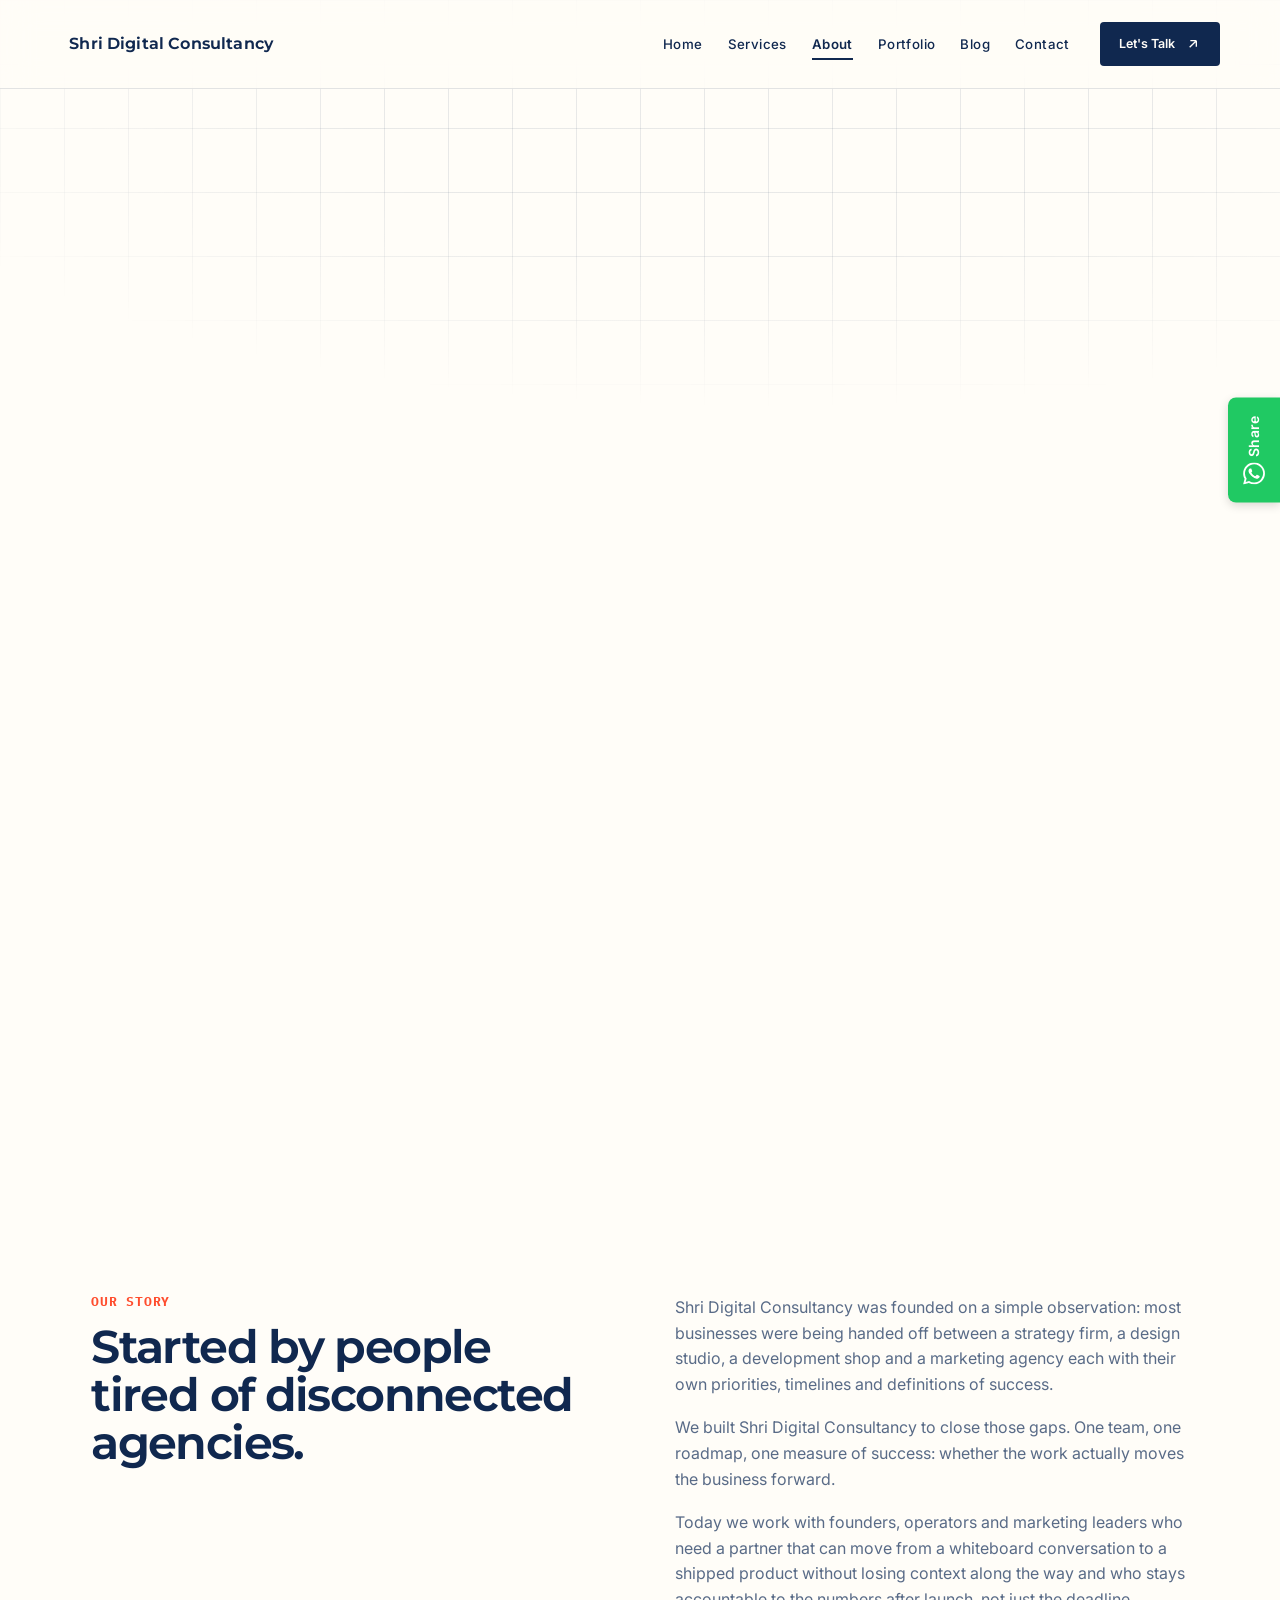
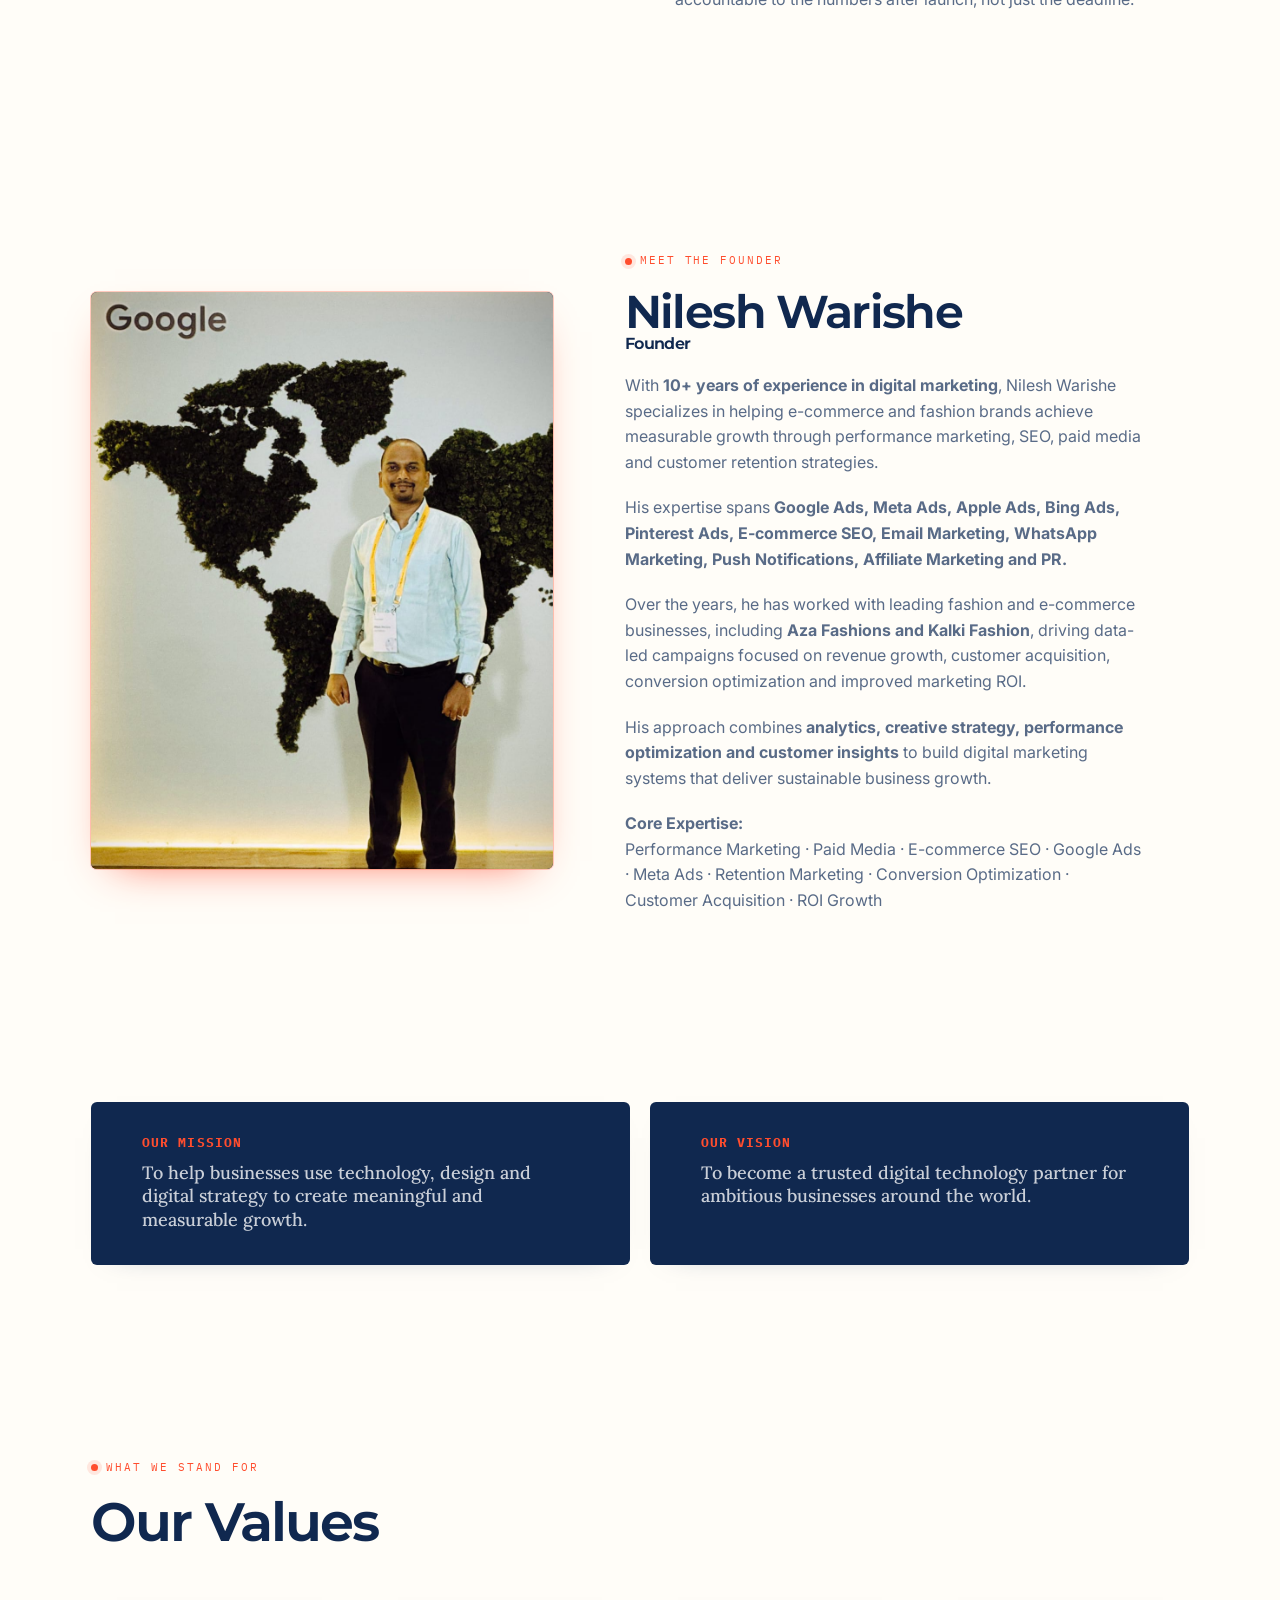
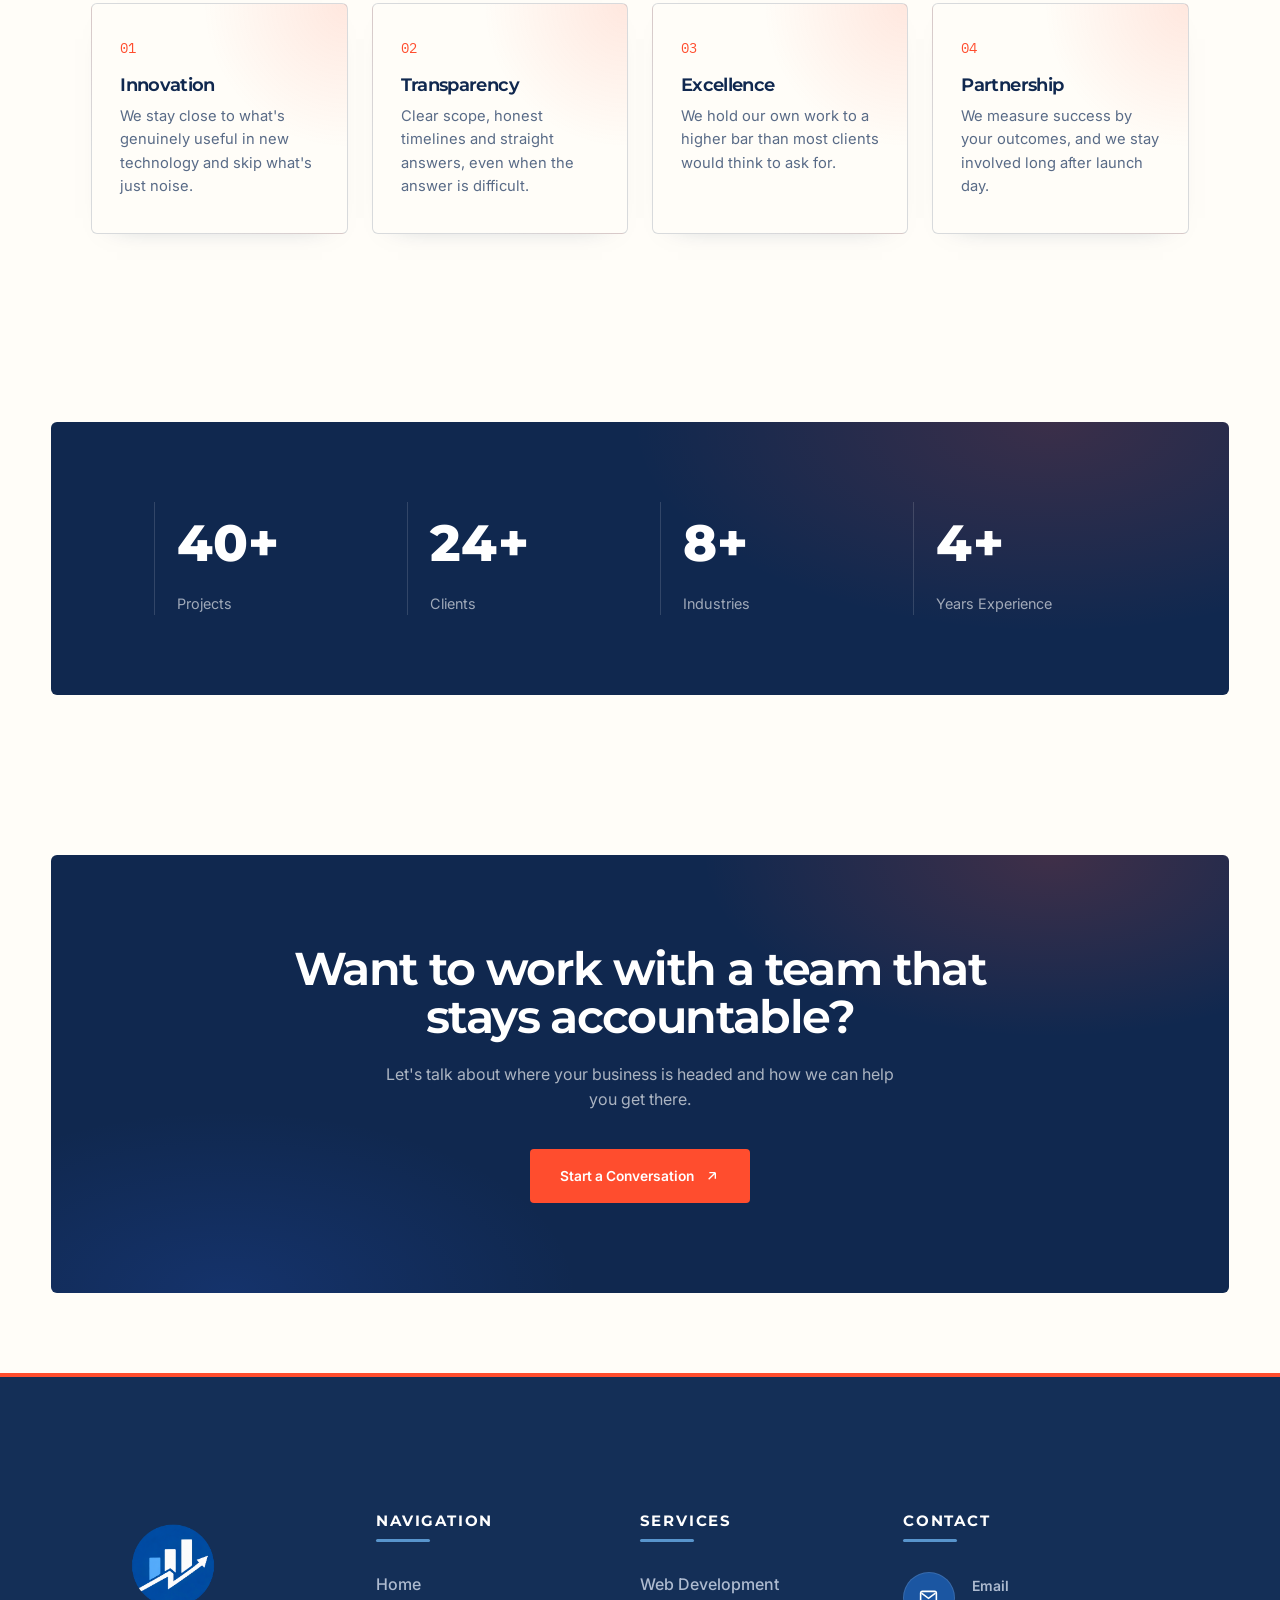
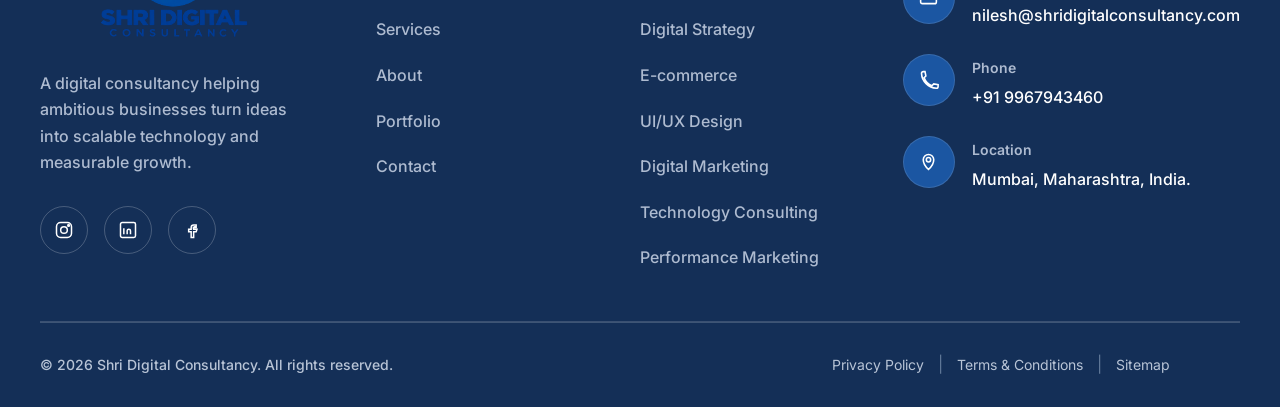
==== commit aa2b3c8d: "Update website" ====
--- a/about.html
+++ b/about.html
@@ -98,7 +98,7 @@
         <h4>Founder</h4>
         <p>With <strong>10+ years of experience in digital marketing</strong>, Nilesh Warishe specializes in helping e-commerce and fashion brands achieve measurable growth through performance marketing, SEO, paid media and customer retention strategies.</p>
         <p>His expertise spans <strong>Google Ads, Meta Ads, Apple Ads, Bing Ads, Pinterest Ads, E-commerce SEO, Email Marketing, WhatsApp Marketing, Push Notifications, Affiliate Marketing and PR.</strong></p>
-        <p>Over the years, he has worked with leading fashion and e-commerce businesses, including <strong>Aza Fashions and KALKI</strong>, driving data-led campaigns focused on revenue growth, customer acquisition, conversion optimization and improved marketing ROI.</p>
+        <p>Over the years, he has worked with leading fashion and e-commerce businesses, including <strong>Aza Fashions and Kalki Fashion</strong>, driving data-led campaigns focused on revenue growth, customer acquisition, conversion optimization and improved marketing ROI.</p>
         <p>His approach combines <strong>analytics, creative strategy, performance optimization and customer insights</strong> to build digital marketing systems that deliver sustainable business growth.</p>
         <p><strong>Core Expertise:</strong><br>Performance Marketing · Paid Media · E-commerce SEO · Google Ads · Meta Ads · Retention Marketing · Conversion Optimization · Customer Acquisition · ROI Growth</p>
       </div>
@@ -200,7 +200,7 @@
 
     <!-- FOOTER TOP -->
     <div class="footer-top"
-      style="display:grid;grid-template-columns:1.25fr .8fr 1fr 1.25fr;gap:55px;padding-bottom:50px;box-sizing:border-box;">
+      style="display:grid;gap:55px;padding-bottom:50px;box-sizing:border-box;">
 
       <!-- BRAND -->
       <div class="footer-brand" style="padding-right:15px;box-sizing:border-box;">
@@ -212,7 +212,7 @@
           <img
             src="assets/images/shri_logo.png"
             alt="Shri Digital Consultancy"
-            style="display:block;width:250px;height:auto;max-width:100%;object-fit:contain;"
+            style="display:block;width:270px;height:auto;max-width:100%;object-fit:contain;"
           >
 
         </a>
@@ -287,7 +287,7 @@
 
       <!-- NAVIGATION -->
       <div class="footer-col"
-        style="border-left:1px solid rgba(255,255,255,.18);padding-left:42px;box-sizing:border-box;">
+        style="box-sizing:border-box;">
 
         <h4 style="margin:0 0 30px;color:#fff;font-size:15px;font-weight:700;text-transform:uppercase;letter-spacing:1.8px;line-height:1.2;">
 
@@ -341,7 +341,7 @@
 
       <!-- SERVICES -->
       <div class="footer-col"
-        style="border-left:1px solid rgba(255,255,255,.18);padding-left:42px;box-sizing:border-box;">
+        style="box-sizing:border-box;">
 
         <h4 style="margin:0 0 30px;color:#fff;font-size:15px;font-weight:700;text-transform:uppercase;letter-spacing:1.8px;line-height:1.2;">
 
@@ -403,7 +403,7 @@
 
       <!-- CONTACT -->
       <div class="footer-col"
-        style="border-left:1px solid rgba(255,255,255,.18);padding-left:42px;box-sizing:border-box;">
+        style="box-sizing:border-box;">
 
         <h4 style="margin:0 0 30px;color:#fff;font-size:15px;font-weight:700;text-transform:uppercase;letter-spacing:1.8px;line-height:1.2;">
 
@@ -439,9 +439,9 @@
             </span>
 
             <a
-              href="mailto:digitalconsulting1390@gmail.com"
+              href="mailto:nilesh@shridigitalconsultancy.com"
               style="color:#fff;font-size:16px;font-weight:500;line-height:1.5;text-decoration:none">
-              digitalconsulting1390@gmail.com
+              nilesh@shridigitalconsultancy.com
             </a>
 
           </div>
@@ -525,21 +525,21 @@
       style="min-height:85px;border-top:1px solid rgba(255,255,255,.18);display:flex;align-items:center;justify-content:space-between;position:relative;box-sizing:border-box;">
 
       <p style="margin:0;color:#b8c4d6;font-size:14px;font-weight:500;">
-        © 2025 Shri Digital Consultancy. All rights reserved.
+        © 2026 Shri Digital Consultancy. All rights reserved.
       </p>
 
       <div style="display:flex;align-items:center;gap:14px;padding-right:70px;">
 
-        <a href="contact.html"
+        <a href="/"
           style="color:#b8c4d6;font-size:14px;text-decoration:none;">
           Privacy Policy
         </a>
 
         <span style="color:#607897;">|</span>
 
-        <a href="contact.html"
+        <a href="/"
           style="color:#b8c4d6;font-size:14px;text-decoration:none;">
-          Terms &amp; Conditions
+          Terms & Conditions
         </a>
 
         <span style="color:#607897;">|</span>
